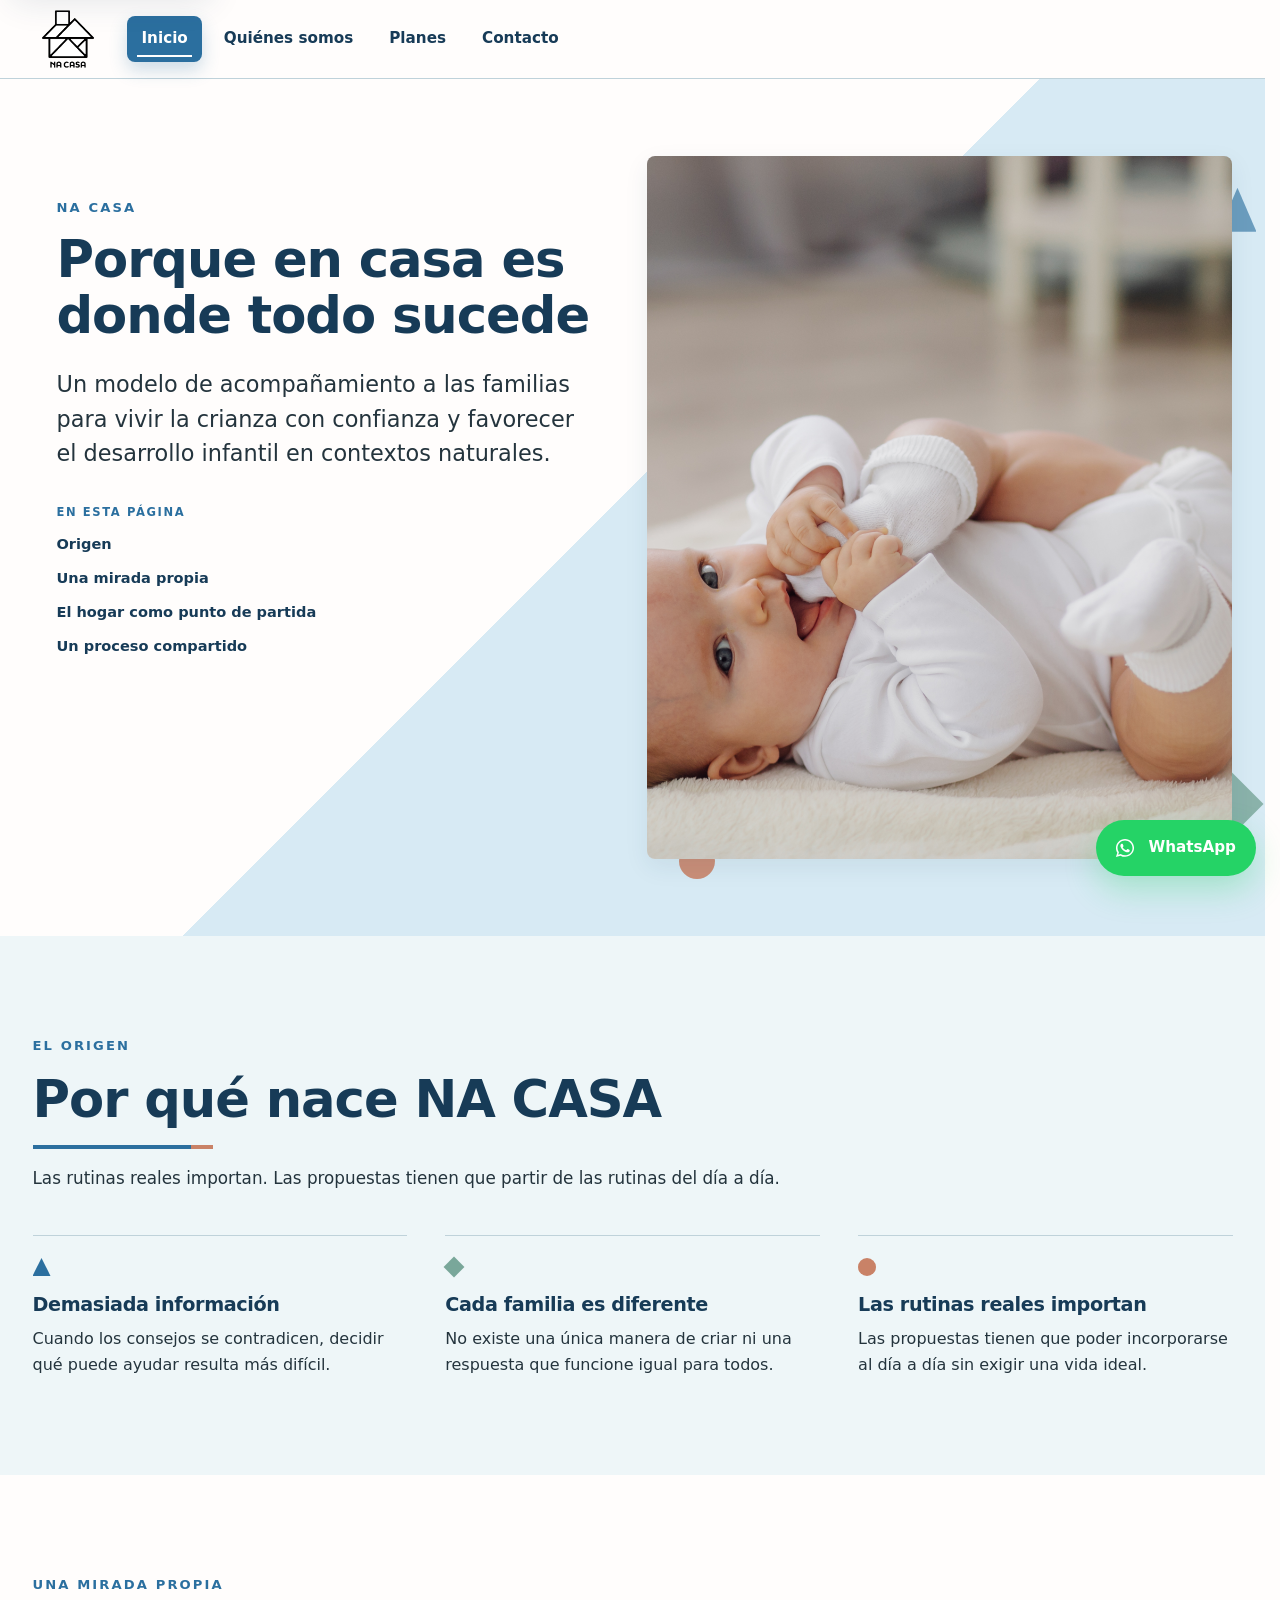
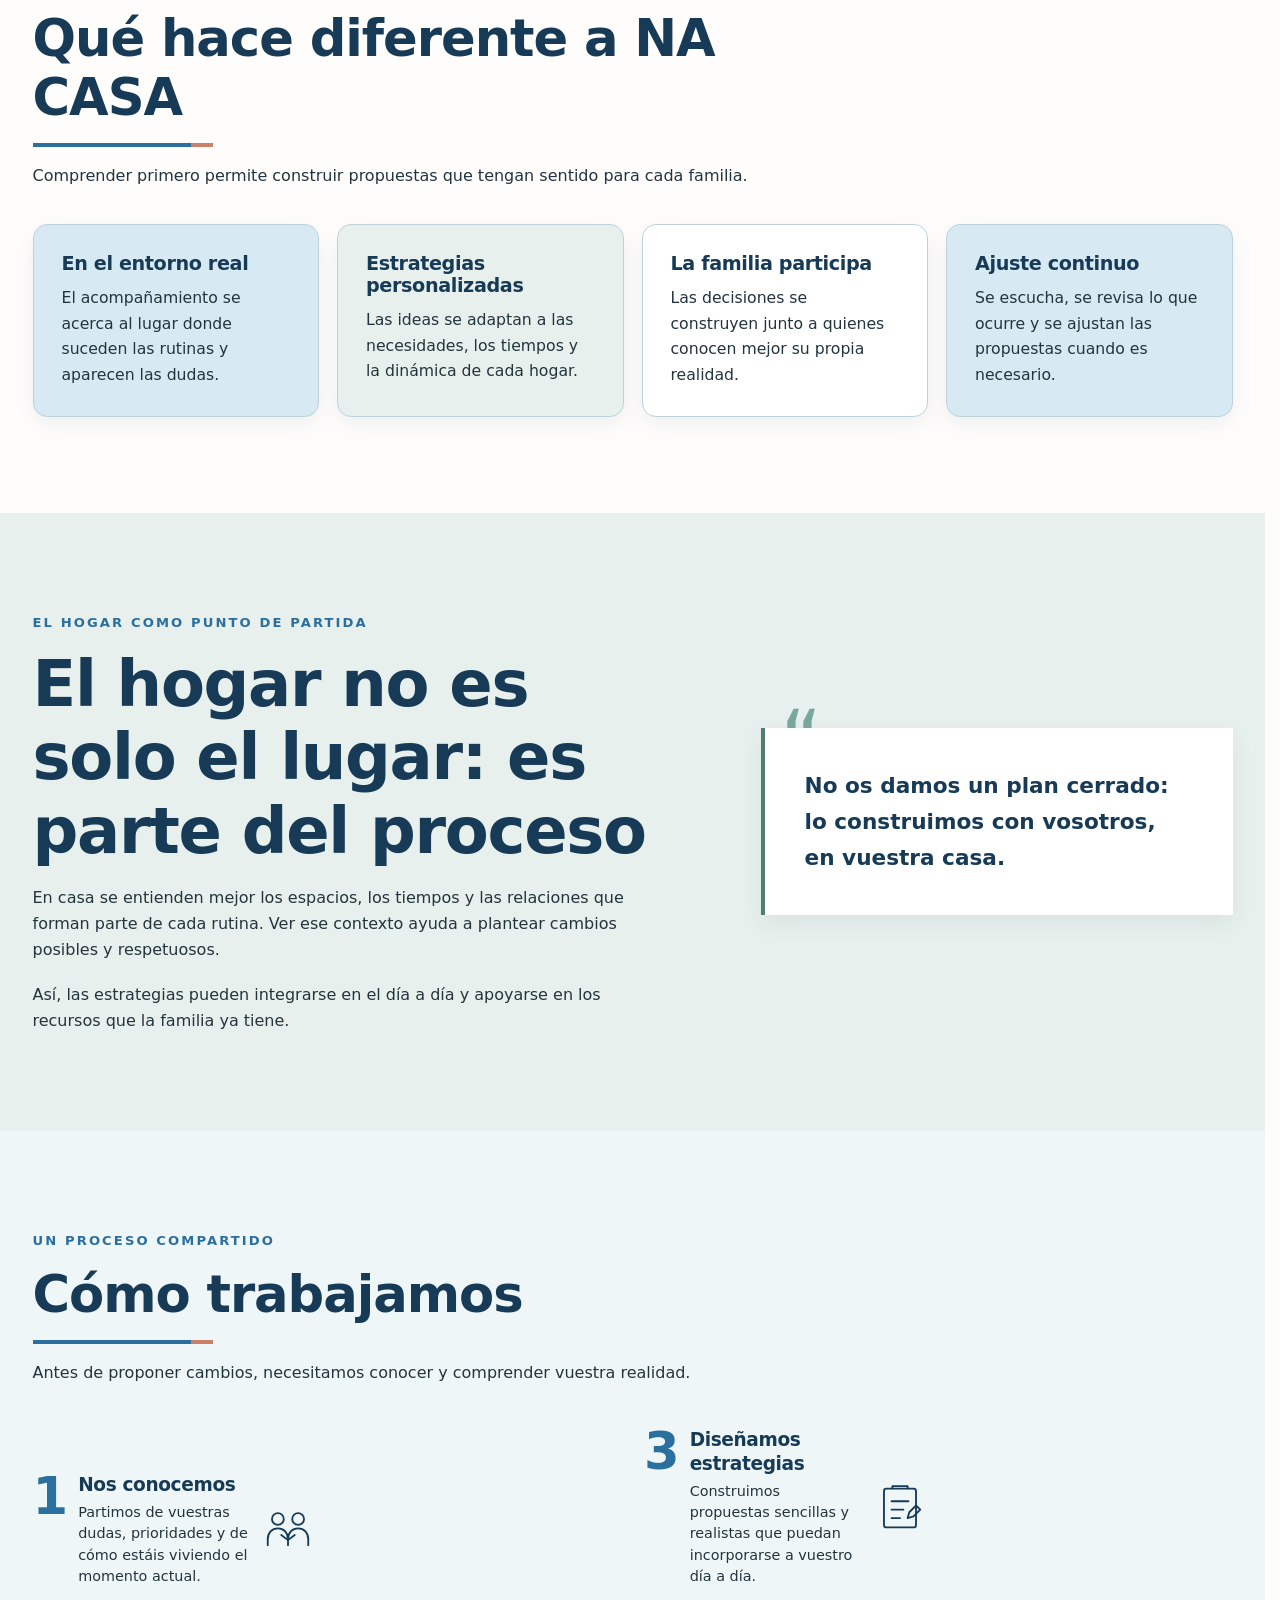
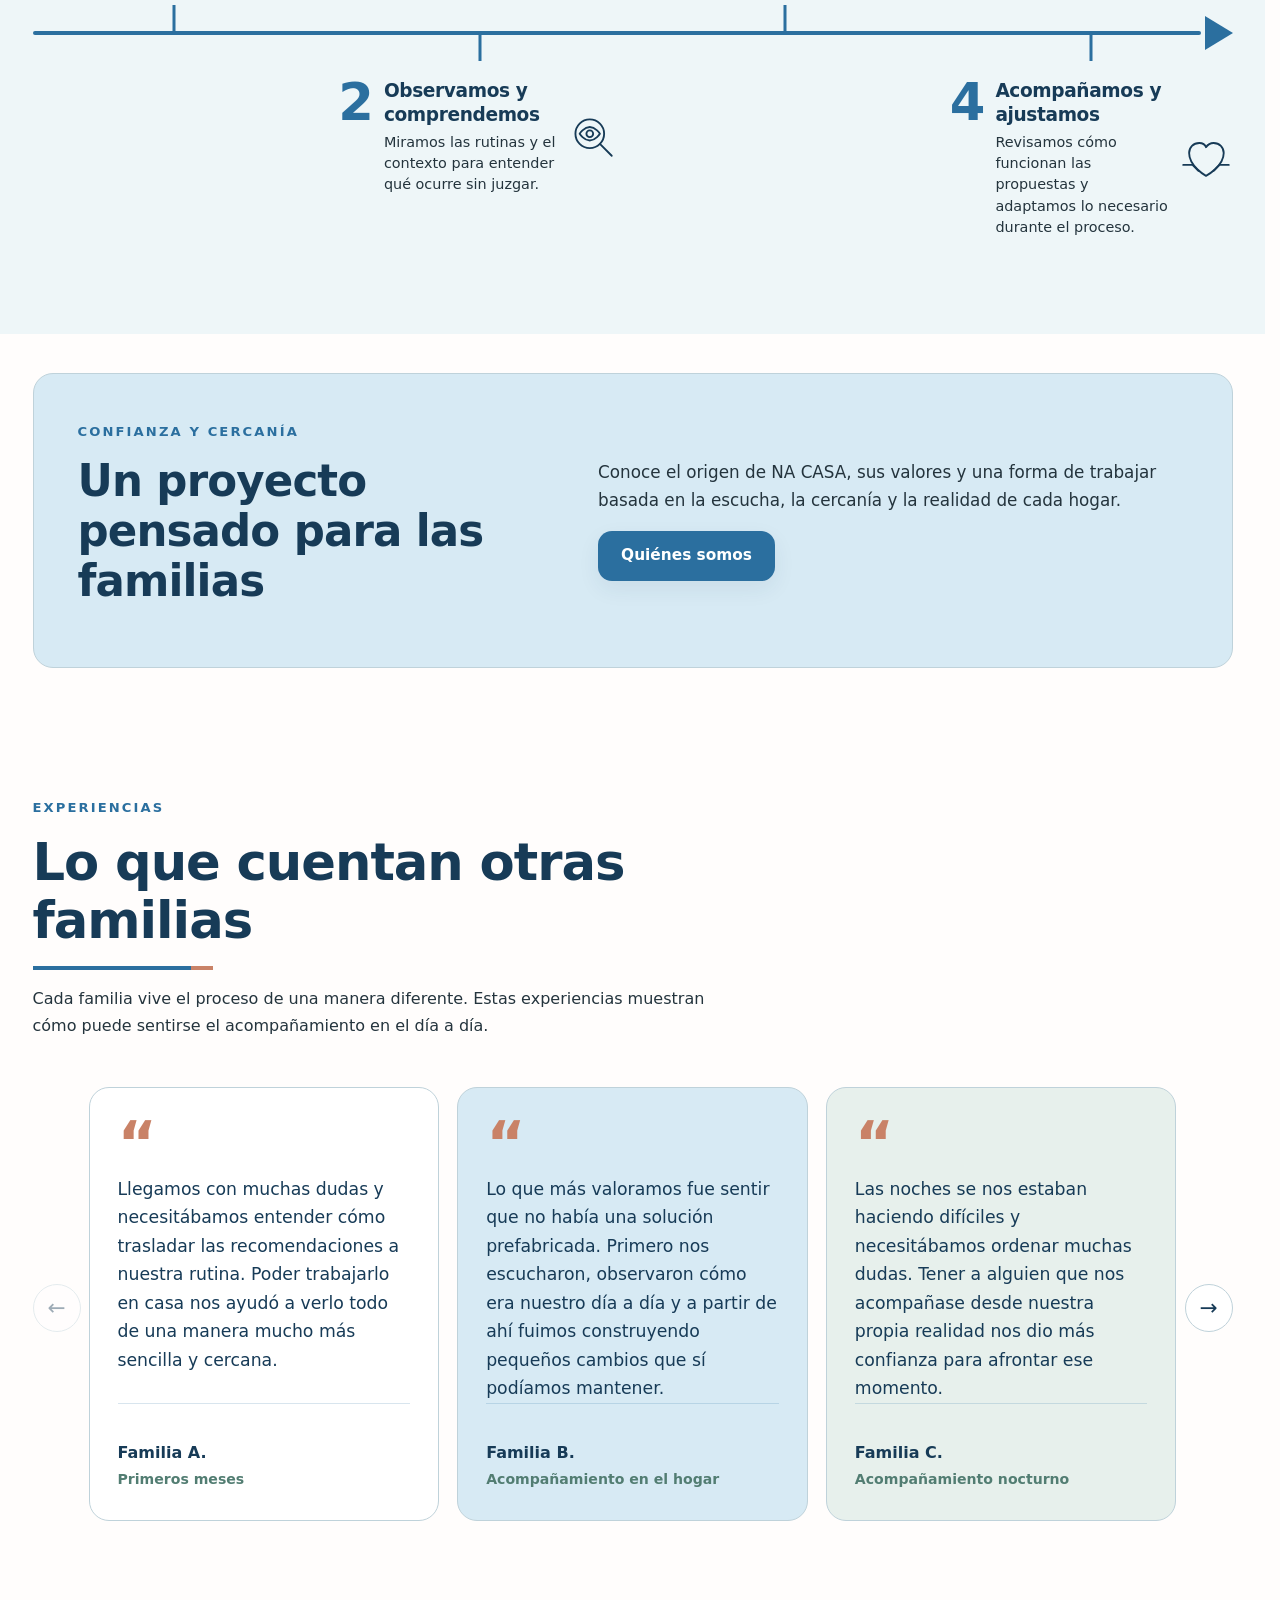
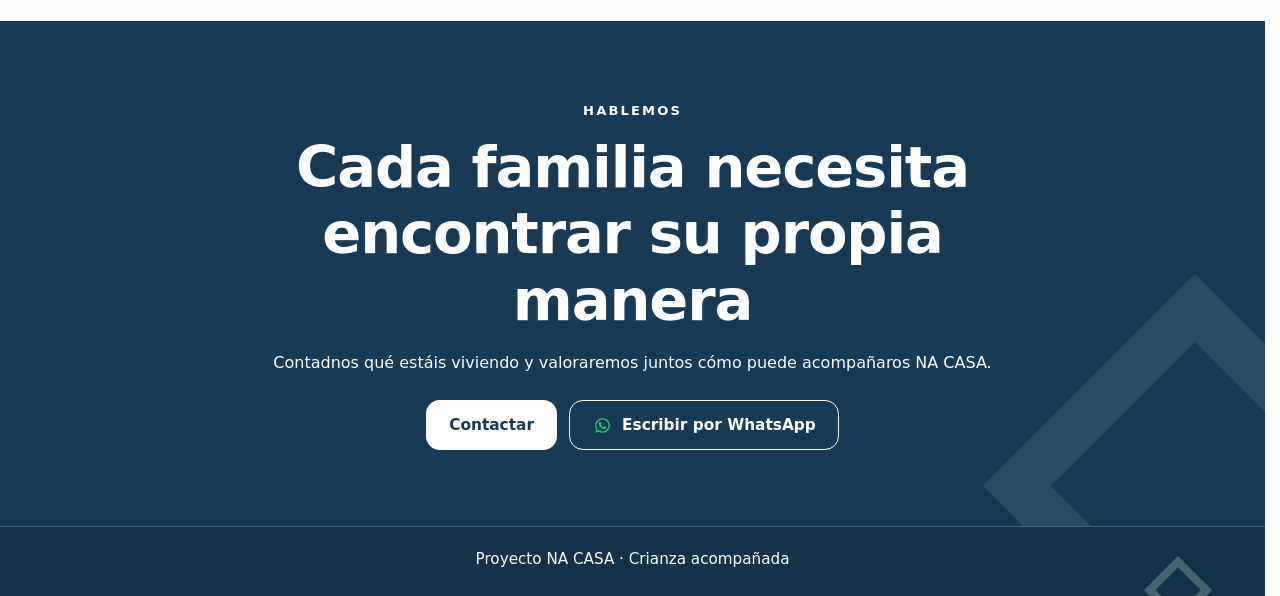
==== index.html @ 173fdd84 "New section" ====
<!DOCTYPE html>
<html lang="es">
<head>
  <meta charset="UTF-8" />
  <meta name="viewport" content="width=device-width, initial-scale=1.0" />
  <title>Inicio | NA CASA</title>
  <meta
    name="description"
    content="NA CASA ofrece acompañamiento profesional para familias, adaptado a las rutinas, necesidades y realidad de cada hogar."
  />
  <link rel="stylesheet" href="css/styles.css" />
  <link rel="icon" type="image/png" href="img/NA CASA LOGO_LOGO POSITIVO.png" />
</head>
<body>

  <a class="skip-link" href="#main-content">Saltar al contenido</a>

  <!-- HEADER / MENÚ -->
  <header class="site-header">
    <div class="container header-content">
      <a href="index.html" class="logo">
        <img src="img/NA CASA LOGO_LOGO POSITIVO.png" alt="NA CASA" class="logo-img">
      </a>

      <nav class="main-nav">
        <a href="index.html" class="active" aria-current="page">Inicio</a>
        <a href="quienes-somos.html">Quiénes somos</a>
        <a href="proyecto.html">Proyecto</a>
        <a href="planes.html">Planes</a>
        <a href="cero-a-seis-meses.html">6 meses a 6 años</a>
        <a href="contacto.html">Contacto</a>
      </nav>
    </div>
  </header>

  <main id="main-content">

    <section id="inicio" class="home-hero">
      <div class="container home-hero__layout">
        <div class="home-hero__content">
          <p class="section-label">NA CASA</p>
          <h1>Porque en casa es donde todo sucede</h1>
          <p class="home-hero__lead">
            Un modelo de acompañamiento a las familias para vivir la crianza con confianza y favorecer el desarrollo infantil en contextos naturales.
          </p>
          <div class="home-index-layout">
            <nav class="home-page-index" aria-label="En esta página">
              <p class="home-page-index__label">EN ESTA PÁGINA</p>
              <ul class="home-page-index__list">
                <li><a href="#por-que-nace">Origen</a></li>
                <li><a href="#diferencia-na-casa">Una mirada propia</a></li>
                <li><a href="#por-que-en-casa">El hogar como punto de partida</a></li>
                <li hidden><a href="#accesos-principales">Encontrad vuestro siguiente paso</a></li>
                <li><a href="#como-trabajamos">Un proceso compartido</a></li>
              </ul>
            </nav>
            <div class="home-actions" hidden>
              <a href="proyecto.html" class="button button--secondary review-hidden-destination">Conoce el proyecto</a>
            </div>
          </div>
        </div>
        <figure class="home-hero__visual">
          <img
            class="home-hero__image"
            src="img/hero.jpg"
            alt="Bebé jugando tumbado en casa"
            width="3960"
            height="2640"
            decoding="async"
            fetchpriority="high"
          />
          <span class="home-shape home-shape--primary" aria-hidden="true"></span>
          <span class="home-shape home-shape--square" aria-hidden="true"></span>
          <span class="home-shape home-shape--circle" aria-hidden="true"></span>
        </figure>
      </div>
    </section>

    <section id="por-que-nace" class="section section--alternate" aria-labelledby="por-que-nace-titulo">
      <div class="container">
        <div class="section-heading home-heading">
          <p class="section-label">EL ORIGEN</p>
          <h2 id="por-que-nace-titulo">Por qué nace NA CASA</h2>
          <p class="home-intro">
            Las rutinas reales importan. Las propuestas tienen que partir de las rutinas del día a día.
          </p>
        </div>
        <div class="insight-grid">
          <article class="insight-item">
            <span class="insight-item__mark insight-item__mark--triangle" aria-hidden="true"></span>
            <h3>Demasiada información</h3>
            <p>Cuando los consejos se contradicen, decidir qué puede ayudar resulta más difícil.</p>
          </article>
          <article class="insight-item">
            <span class="insight-item__mark insight-item__mark--diamond" aria-hidden="true"></span>
            <h3>Cada familia es diferente</h3>
            <p>No existe una única manera de criar ni una respuesta que funcione igual para todos.</p>
          </article>
          <article class="insight-item">
            <span class="insight-item__mark insight-item__mark--circle" aria-hidden="true"></span>
            <h3>Las rutinas reales importan</h3>
            <p>Las propuestas tienen que poder incorporarse al día a día sin exigir una vida ideal.</p>
          </article>
        </div>
      </div>
    </section>

    <section id="diferencia-na-casa" class="section" aria-labelledby="diferencia-na-casa-titulo">
      <div class="container">
        <div class="section-heading home-heading home-difference-heading">
          <p class="section-label">UNA MIRADA PROPIA</p>
          <h2 id="diferencia-na-casa-titulo">Qué hace diferente a NA CASA</h2>
          <p>Comprender primero permite construir propuestas que tengan sentido para cada familia.</p>
        </div>
        <div class="difference-grid">
          <article class="card card--blue difference-card">
            <h3>En el entorno real</h3>
            <p>El acompañamiento se acerca al lugar donde suceden las rutinas y aparecen las dudas.</p>
          </article>
          <article class="card card--wellbeing difference-card">
            <h3>Estrategias personalizadas</h3>
            <p>Las ideas se adaptan a las necesidades, los tiempos y la dinámica de cada hogar.</p>
          </article>
          <article class="card difference-card">
            <h3>La familia participa</h3>
            <p>Las decisiones se construyen junto a quienes conocen mejor su propia realidad.</p>
          </article>
          <article class="card card--blue difference-card">
            <h3>Ajuste continuo</h3>
            <p>Se escucha, se revisa lo que ocurre y se ajustan las propuestas cuando es necesario.</p>
          </article>
        </div>
      </div>
    </section>

    <section id="por-que-en-casa" class="section section--wellbeing" aria-labelledby="por-que-en-casa-titulo">
      <div class="container home-editorial">
        <div class="home-editorial__content">
          <p class="section-label">EL HOGAR COMO PUNTO DE PARTIDA</p>
          <h2 id="por-que-en-casa-titulo">El hogar no es solo el lugar: es parte del proceso</h2>
          <p>
            En casa se entienden mejor los espacios, los tiempos y las relaciones que forman
            parte de cada rutina. Ver ese contexto ayuda a plantear cambios posibles y respetuosos.
          </p>
          <p>
            Así, las estrategias pueden integrarse en el día a día y apoyarse en los recursos
            que la familia ya tiene.
          </p>
        </div>
        <aside class="home-editorial__note" aria-label="Idea principal">
          <span aria-hidden="true">“</span>
          <p>No os damos un plan cerrado: lo construimos con vosotros, en vuestra casa.</p>
        </aside>
      </div>
    </section>

    <section id="accesos-principales" class="section" aria-labelledby="accesos-principales-titulo" hidden>
      <div class="container">
        <div class="section-heading home-heading">
          <p class="section-label">ENCONTRAD VUESTRO SIGUIENTE PASO</p>
          <h2 id="accesos-principales-titulo">Explora NA CASA</h2>
        </div>
        <div class="access-grid">
          <article class="access-card access-card--blue">
            <h3>0 a 6 meses</h3>
            <p>Un espacio específico para acompañar a las familias durante los primeros meses.</p>
            <a href="planes.html" class="text-link">Ver planes <span aria-hidden="true">→</span></a>
          </article>
          <article class="access-card access-card--wellbeing">
            <h3>6 meses a 6 años</h3>
            <p>Diferentes formas de organizar el apoyo según el momento y las necesidades de la familia.</p>
            <a href="cero-a-seis-meses.html" class="text-link review-hidden-destination">Descubrir 6 meses a 6 años <span aria-hidden="true">→</span></a>
          </article>
        </div>
      </div>
    </section>

    <section id="como-trabajamos" class="section section--alternate home-process-section" aria-labelledby="como-trabajamos-titulo">
      <div class="container">
        <div class="section-heading home-heading">
          <p class="section-label">UN PROCESO COMPARTIDO</p>
          <h2 id="como-trabajamos-titulo">Cómo trabajamos</h2>
          <p>Antes de proponer cambios, necesitamos conocer y comprender vuestra realidad.</p>
        </div>
        <ol class="process-timeline">
          <li class="process-step">
            <div class="process-step__body">
              <span class="process-step__number">1</span>
              <div class="process-step__content">
                <div class="process-step__heading"><h3>Nos conocemos</h3><svg class="process-step__icon" viewBox="0 0 64 64" aria-hidden="true" focusable="false"><circle cx="20" cy="19" r="7"></circle><circle cx="44" cy="19" r="7"></circle><path d="M8 50v-7c0-8 5-13 12-13s12 5 12 13v7M32 50v-7c0-8 5-13 12-13s12 5 12 13v7"></path><path d="M24 38l8 6 8-6"></path></svg></div>
                <p>Partimos de vuestras dudas, prioridades y de cómo estáis viviendo el momento actual.</p>
              </div>
            </div>
          </li>
          <li class="process-step">
            <div class="process-step__body">
              <span class="process-step__number">2</span>
              <div class="process-step__content">
                <div class="process-step__heading"><h3>Observamos y comprendemos</h3><svg class="process-step__icon" viewBox="0 0 64 64" aria-hidden="true" focusable="false"><circle cx="27" cy="27" r="17"></circle><path d="M39 39l14 14M15 27s5-8 12-8 12 8 12 8-5 8-12 8-12-8-12-8z"></path><circle cx="27" cy="27" r="4"></circle></svg></div>
                <p>Miramos las rutinas y el contexto para entender qué ocurre sin juzgar.</p>
              </div>
            </div>
          </li>
          <li class="process-step">
            <div class="process-step__body">
              <span class="process-step__number">3</span>
              <div class="process-step__content">
                <div class="process-step__heading"><h3>Diseñamos estrategias</h3><svg class="process-step__icon" viewBox="0 0 64 64" aria-hidden="true" focusable="false"><rect x="13" y="9" width="38" height="46" rx="3"></rect><path d="M23 9V6h18v3M22 24h20M22 34h14M22 44h10M43 37l8-8 5 5-8 8-7 2z"></path></svg></div>
                <p>Construimos propuestas sencillas y realistas que puedan incorporarse a vuestro día a día.</p>
              </div>
            </div>
          </li>
          <li class="process-step">
            <div class="process-step__body">
              <span class="process-step__number">4</span>
              <div class="process-step__content">
                <div class="process-step__heading"><h3>Acompañamos y ajustamos</h3><svg class="process-step__icon" viewBox="0 0 64 64" aria-hidden="true" focusable="false"><path d="M32 52S12 41 12 25c0-7 5-12 12-12 4 0 7 2 8 5 2-3 5-5 9-5 7 0 12 5 12 12 0 16-21 27-21 27z"></path><path d="M5 39h11l7 7M59 39H48l-7 7"></path></svg></div>
                <p>Revisamos cómo funcionan las propuestas y adaptamos lo necesario durante el proceso.</p>
              </div>
            </div>
          </li>
        </ol>
      </div>
    </section>

    <section class="section section--compact home-trust-section" aria-labelledby="confianza-proyecto">
      <div class="container trust-block">
        <div>
          <p class="section-label">CONFIANZA Y CERCANÍA</p>
          <h2 id="confianza-proyecto">Un proyecto pensado para las familias</h2>
        </div>
        <div class="trust-block__content">
          <!-- TODO: completar bloque profesional con datos validados -->
          <p>Conoce el origen de NA CASA, sus valores y una forma de trabajar basada en la escucha, la cercanía y la realidad de cada hogar.</p>
          <a href="quienes-somos.html" class="button button--primary">Quiénes somos</a>
        </div>
      </div>
    </section>

    <section class="section home-experiences-section" aria-labelledby="experiencias-titulo">
      <div class="container">
        <div class="experiences-header">
          <div class="section-heading home-heading">
            <p class="section-label">EXPERIENCIAS</p>
            <h2 id="experiencias-titulo">Lo que cuentan otras familias</h2>
            <p>Cada familia vive el proceso de una manera diferente. Estas experiencias muestran cómo puede sentirse el acompañamiento en el día a día.</p>
          </div>
        </div>

        <div class="experiences-carousel" data-experiences-carousel>
          <div class="experiences-controls" data-experiences-controls role="group" aria-label="Navegación de testimonios">
            <button class="experiences-control" type="button" data-experiences-previous aria-label="Testimonio anterior" aria-controls="experiences-track">
              <span aria-hidden="true">←</span>
            </button>
            <button class="experiences-control" type="button" data-experiences-next aria-label="Testimonio siguiente" aria-controls="experiences-track">
              <span aria-hidden="true">→</span>
            </button>
          </div>
          <!-- TODO: sustituir testimonios de mockup por experiencias reales validadas antes de producción -->
          <div id="experiences-track" class="experiences-track" data-experiences-track role="list" aria-label="Experiencias de familias" tabindex="0">
            <article class="experience-card" role="listitem">
              <blockquote>
                <span class="experience-card__quote" aria-hidden="true">“</span>
                <p>Llegamos con muchas dudas y necesitábamos entender cómo trasladar las recomendaciones a nuestra rutina. Poder trabajarlo en casa nos ayudó a verlo todo de una manera mucho más sencilla y cercana.</p>
                <footer class="experience-card__footer">
                  <cite>Familia A.</cite>
                  <span>Primeros meses</span>
                </footer>
              </blockquote>
            </article>

            <article class="experience-card" role="listitem">
              <blockquote>
                <span class="experience-card__quote" aria-hidden="true">“</span>
                <p>Lo que más valoramos fue sentir que no había una solución prefabricada. Primero nos escucharon, observaron cómo era nuestro día a día y a partir de ahí fuimos construyendo pequeños cambios que sí podíamos mantener.</p>
                <footer class="experience-card__footer">
                  <cite>Familia B.</cite>
                  <span>Acompañamiento en el hogar</span>
                </footer>
              </blockquote>
            </article>

            <article class="experience-card" role="listitem">
              <blockquote>
                <span class="experience-card__quote" aria-hidden="true">“</span>
                <p>Las noches se nos estaban haciendo difíciles y necesitábamos ordenar muchas dudas. Tener a alguien que nos acompañase desde nuestra propia realidad nos dio más confianza para afrontar ese momento.</p>
                <footer class="experience-card__footer">
                  <cite>Familia C.</cite>
                  <span>Acompañamiento nocturno</span>
                </footer>
              </blockquote>
            </article>

            <article class="experience-card" role="listitem">
              <blockquote>
                <span class="experience-card__quote" aria-hidden="true">“</span>
                <p>Nos gustó especialmente que las propuestas encajaran con nuestra forma de organizarnos. No sentimos que tuviéramos que cambiar toda nuestra vida, sino ir ajustando cosas concretas poco a poco.</p>
                <footer class="experience-card__footer">
                  <cite>Familia D.</cite>
                  <span>Rutinas familiares</span>
                </footer>
              </blockquote>
            </article>

            <article class="experience-card" role="listitem">
              <blockquote>
                <span class="experience-card__quote" aria-hidden="true">“</span>
                <p>Sentirnos escuchados y poder revisar juntos qué funcionaba y qué no fue muy importante para nosotros. El acompañamiento fue adaptándose a medida que también cambiaban nuestras necesidades.</p>
                <footer class="experience-card__footer">
                  <cite>Familia E.</cite>
                  <span>Proceso de acompañamiento</span>
                </footer>
              </blockquote>
            </article>
          </div>
        </div>
      </div>
    </section>

    <section class="section section--deep home-final-cta" aria-labelledby="cta-final">
      <div class="home-final-cta__decoration" aria-hidden="true"></div>
      <div class="container home-final-cta__content">
        <p class="section-label">HABLEMOS</p>
        <h2 id="cta-final">Cada familia necesita encontrar su propia manera</h2>
        <p>Contadnos qué estáis viviendo y valoraremos juntos cómo puede acompañaros NA CASA.</p>
        <div class="home-actions">
          <a href="contacto.html" class="button button--light">Contactar</a>
          <!-- TODO: confirmar número oficial de WhatsApp -->
          <a href="https://wa.me/34XXXXXXXXX?text=Hola%2C%20he%20visto%20la%20web%20de%20NA%20CASA%20y%20me%20gustar%C3%ADa%20recibir%20m%C3%A1s%20informaci%C3%B3n."
             class="button button--outline-light" target="_blank" rel="noopener noreferrer">
            <svg class="button-whatsapp-icon" viewBox="0 0 32 32" aria-hidden="true" focusable="false">
              <path d="M16.02 4.8c-6.15 0-11.15 4.97-11.15 11.08 0 2.1.6 4.15 1.73 5.92l-1.84 5.43 5.67-1.79a11.23 11.23 0 0 0 5.59 1.48c6.15 0 11.15-4.97 11.15-11.08S22.17 4.8 16.02 4.8Zm0 20.22c-1.73 0-3.42-.49-4.88-1.42l-.35-.22-3.27 1.03 1.06-3.13-.24-.38a9.02 9.02 0 0 1-1.56-5.02c0-5.06 4.14-9.18 9.24-9.18s9.24 4.12 9.24 9.18-4.14 9.14-9.24 9.14Zm5.14-6.86c-.28-.14-1.66-.81-1.92-.9-.26-.1-.45-.14-.64.14-.19.28-.74.9-.9 1.08-.17.19-.33.21-.61.07-.28-.14-1.18-.43-2.25-1.38-.83-.74-1.39-1.65-1.55-1.93-.16-.28-.02-.43.12-.57.13-.12.28-.33.42-.49.14-.16.19-.28.28-.47.09-.19.05-.35-.02-.49-.07-.14-.64-1.54-.88-2.1-.23-.56-.47-.48-.64-.49h-.55c-.19 0-.49.07-.75.35-.26.28-.99.96-.99 2.34s1.02 2.72 1.16 2.91c.14.19 2.01 3.05 4.87 4.27.68.29 1.21.47 1.63.6.68.22 1.3.19 1.79.12.55-.08 1.66-.67 1.89-1.31.23-.65.23-1.2.16-1.31-.07-.12-.26-.19-.54-.33Z" />
            </svg>
            <span>Escribir por WhatsApp</span>
          </a>
        </div>
      </div>
    </section>

  </main>

  <footer class="site-footer">
    <div class="container">
      <p>Proyecto NA CASA · Crianza acompañada</p>
    </div>
  </footer>

  <!-- TODO: confirmar número oficial de WhatsApp -->
  <a class="whatsapp-float"
     href="https://wa.me/34XXXXXXXXX?text=Hola%2C%20he%20visto%20la%20web%20de%20NA%20CASA%20y%20me%20gustar%C3%ADa%20recibir%20m%C3%A1s%20informaci%C3%B3n."
     target="_blank"
     rel="noopener noreferrer"
     aria-label="Contactar por WhatsApp">
    <svg class="whatsapp-icon" viewBox="0 0 32 32" aria-hidden="true" focusable="false">
      <path d="M16.02 4.8c-6.15 0-11.15 4.97-11.15 11.08 0 2.1.6 4.15 1.73 5.92l-1.84 5.43 5.67-1.79a11.23 11.23 0 0 0 5.59 1.48c6.15 0 11.15-4.97 11.15-11.08S22.17 4.8 16.02 4.8Zm0 20.22c-1.73 0-3.42-.49-4.88-1.42l-.35-.22-3.27 1.03 1.06-3.13-.24-.38a9.02 9.02 0 0 1-1.56-5.02c0-5.06 4.14-9.18 9.24-9.18s9.24 4.12 9.24 9.18-4.14 9.14-9.24 9.14Zm5.14-6.86c-.28-.14-1.66-.81-1.92-.9-.26-.1-.45-.14-.64.14-.19.28-.74.9-.9 1.08-.17.19-.33.21-.61.07-.28-.14-1.18-.43-2.25-1.38-.83-.74-1.39-1.65-1.55-1.93-.16-.28-.02-.43.12-.57.13-.12.28-.33.42-.49.14-.16.19-.28.28-.47.09-.19.05-.35-.02-.49-.07-.14-.64-1.54-.88-2.1-.23-.56-.47-.48-.64-.49h-.55c-.19 0-.49.07-.75.35-.26.28-.99.96-.99 2.34s1.02 2.72 1.16 2.91c.14.19 2.01 3.05 4.87 4.27.68.29 1.21.47 1.63.6.68.22 1.3.19 1.79.12.55-.08 1.66-.67 1.89-1.31.23-.65.23-1.2.16-1.31-.07-.12-.26-.19-.54-.33Z" />
    </svg>
    <span class="whatsapp-text">WhatsApp</span>
  </a>

  <script src="js/main.js"></script>
</body>
</html>
---- css/styles.css ----
:root {
  --color-background: #fffdfc;
  --color-surface: #ffffff;
  --color-surface-alt: #eef6f8;
  --color-card-blue: #d7eaf4;
  --color-card-wellbeing: #e7f0ec;
  --color-primary: #2b6f9f;
  --color-primary-hover: #245d86;
  --color-primary-deep: #173b57;
  --color-sage: #527d72;
  --color-sage-soft: #79a79a;
  --color-human: #c98267;
  --color-text: #24343d;
  --color-text-heading: #173b57;
  --color-text-inverse: #ffffff;
  --color-border: #bfd2da;
  --color-focus: #2b6f9f;
  --color-focus-ring: rgba(43, 111, 159, 0.2);
  --color-header: rgba(255, 253, 252, 0.94);
  --color-primary-shadow: rgba(43, 111, 159, 0.24);
  --font-body: system-ui, -apple-system, BlinkMacSystemFont, "Segoe UI", sans-serif;
  --font-heading: system-ui, -apple-system, BlinkMacSystemFont, "Segoe UI", sans-serif;
  --container-max: 1200px;
  --space-section: clamp(4rem, 8vw, 6rem);
  --space-section-compact: clamp(2.5rem, 5vw, 4rem);
  --space-card: clamp(1.25rem, 3vw, 1.75rem);
  --gap-layout: clamp(1.25rem, 3vw, 2.625rem);
  --radius-small: 8px;
  --radius-medium: 14px;
  --radius-large: 20px;
  --radius-pill: 999px;
  --shadow-small: 0 8px 22px rgba(23, 59, 87, 0.07);
  --shadow-medium: 0 14px 34px rgba(23, 59, 87, 0.12);
  --transition-fast: 180ms ease;
  --control-height: 50px;
  --header-height: 76px;
  --z-header: 1000;
  --z-floating: 900;
  --z-skip-link: 2000;
}

/* Planes */
.plans-hero { padding: clamp(3.5rem, 6.5vw, 5.75rem) 0; background: linear-gradient(132deg, var(--color-background) 0 66%, var(--color-card-blue) 66% 100%); }
.plans-hero__layout { display: grid; grid-template-columns: minmax(0, 1.06fr) minmax(320px, 0.94fr); gap: clamp(2.5rem, 5vw, 4.25rem); align-items: center; }
.plans-hero__content h1 { max-width: 12ch; margin-bottom: 24px; font-size: clamp(2.8rem, 6vw, 5rem); }
.plans-hero__lead { max-width: 64ch; font-size: clamp(1.05rem, 1.5vw, 1.2rem); }
.plans-hero__note { position: relative; width: min(100%, 480px); justify-self: end; padding: 0.75rem 0 0.75rem clamp(1.25rem, 3vw, 2rem); background: transparent; }
.plans-hero__note::before { content: ""; position: absolute; top: 50%; left: 0; width: 5px; height: clamp(54px, 6vw, 68px); background: var(--color-human); transform: translateY(-50%); }
.plans-hero__note-label { margin-bottom: 12px; color: var(--color-primary); font-size: 0.78rem; font-weight: 800; letter-spacing: 0.14em; }
.plans-choice-section { padding-block: clamp(3rem, 5vw, 4.5rem); }
.plans-choice { display: grid; grid-template-columns: minmax(0, 0.88fr) minmax(0, 1.12fr); grid-template-areas: "label ." "title content"; column-gap: clamp(2rem, 6vw, 5rem); align-items: start; }
.plans-choice > div:first-child { display: contents; }
.plans-choice .section-label { grid-area: label; }
.plans-choice h2 { grid-area: title; }
.plans-choice__content { grid-area: content; max-width: 650px; }
.plans-common, .plans-related { display: grid; grid-template-columns: minmax(0, 0.88fr) minmax(0, 1.12fr); gap: clamp(2rem, 6vw, 5rem); align-items: start; }
.plans-choice__content p + p { margin-top: 14px; }
.plans-process-section { padding-block: clamp(3.25rem, 5vw, 4.5rem); background: var(--color-background); }
.plans-heading { max-width: 760px; margin-bottom: clamp(1.5rem, 3vw, 2rem); }
.plans-process-section .process-list { position: relative; margin: 0; padding: 0; border-bottom: 1px solid var(--color-border); list-style: none; }
.plans-process-section .process-list::before { content: ""; position: absolute; top: 30px; bottom: 30px; left: 25px; width: 2px; background: var(--color-border); }
.plans-process-section .process-step { position: relative; display: grid; grid-template-columns: 52px minmax(0, 1fr) minmax(72px, auto); gap: clamp(1rem, 2.5vw, 1.75rem); align-items: center; padding: clamp(1rem, 2vw, 1.35rem) 0; border-top: 1px solid var(--color-border); }
.plans-process-section .process-step:not(:last-child)::after { display: none; }
.plans-process-section .process-step__number { position: relative; z-index: 1; display: grid; width: 42px; height: 42px; place-items: center; justify-self: center; border: 4px solid var(--color-background); border-radius: var(--radius-pill); background: var(--color-primary); color: var(--color-text-inverse); font-size: 0.76rem; font-weight: 800; letter-spacing: 0.06em; }
.plans-process-section .process-step__content h3 { margin-bottom: 6px; font-size: clamp(1.25rem, 2vw, 1.55rem); }
.plans-process-section .process-step__content > p:not(.process-step__meta) { max-width: 62ch; color: var(--color-text); }
.plans-process-section .process-step__meta { margin-top: 8px; color: var(--color-primary-deep); font-size: 0.91rem; font-weight: 700; }
.plans-process-section .process-step__price, .service-card__price { justify-self: end; color: var(--color-text-heading); font-size: clamp(1.15rem, 2vw, 1.4rem); font-weight: 800; white-space: nowrap; }
.plans-process__cta { margin-top: clamp(1.5rem, 3vw, 2rem); }
.plans-services-section { padding-block: clamp(3.5rem, 6vw, 5rem); }
.service-grid { display: grid; grid-template-columns: repeat(3, minmax(0, 1fr)); gap: 20px; }
.service-card { position: relative; display: flex; min-width: 0; height: 100%; flex-direction: column; overflow: hidden; padding: clamp(1.4rem, 2.25vw, 1.75rem); border: 1px solid var(--color-border); border-radius: var(--radius-medium); background: var(--color-surface); }
.service-card:nth-child(1) { background: var(--color-card-blue); }
.service-card:nth-child(2) { background: var(--color-card-wellbeing); }
.service-card:nth-child(3) { border-color: var(--color-primary); background: var(--color-background); }
.service-card::before { content: ""; display: block; width: 52px; height: 4px; flex: 0 0 auto; margin-bottom: 20px; border-radius: var(--radius-pill); background: var(--color-primary); }
.service-card:nth-child(2)::before { background: var(--color-sage); }
.service-card:nth-child(3)::before { background: var(--color-human); }
.service-card h3 { min-height: 2.3em; font-size: clamp(1.4rem, 2vw, 1.7rem); }
.service-card__intro p { max-width: 34ch; margin-top: 10px; }
.service-card__commercial { margin-top: auto; padding-top: 20px; }
.service-card__facts { display: grid; grid-template-columns: repeat(2, minmax(0, 1fr)); gap: 12px; margin: 0; padding: 14px 15px; border: 1px solid var(--color-border); border-radius: var(--radius-small); background: var(--color-surface); }
.service-card__facts div { min-width: 0; }
.service-card__facts dt { margin-bottom: 5px; color: var(--color-primary); font-size: 0.72rem; font-weight: 800; letter-spacing: 0.12em; }
.service-card__facts dd { margin: 0; color: var(--color-text-heading); font-weight: 700; }
.service-card__price { margin-top: 16px; }
.service-card .text-link { align-self: flex-start; margin-top: 10px; padding-block: 10px 6px; }
.plans-common-section { padding-block: clamp(2.75rem, 4vw, 3.75rem); }
.plans-common { grid-template-columns: minmax(0, 0.82fr) minmax(0, 1.18fr); align-items: center; }
.plans-common__list { margin: 0; padding: 0; list-style: none; }
.plans-common__list li { display: grid; grid-template-columns: minmax(150px, 0.7fr) minmax(0, 1.3fr); gap: 20px; padding: 13px 0; border-top: 1px solid var(--color-border); }
.plans-common__list li:last-child { border-bottom: 1px solid var(--color-border); }
.plans-common__list strong { color: var(--color-text-heading); }
.plans-related-section { padding-block: clamp(1.5rem, 2.25vw, 2rem); }
.plans-related { grid-template-columns: minmax(0, 1fr) auto; grid-template-areas: "label link" "title link" "copy link"; column-gap: clamp(2rem, 5vw, 4rem); row-gap: 0; padding: clamp(1.25rem, 2vw, 1.6rem); border: 1px solid var(--color-border); border-radius: var(--radius-large); background: var(--color-card-blue); align-items: center; }
.plans-related > div { display: contents; }
.plans-related .section-label { grid-area: label; }
.plans-related h2 { grid-area: title; margin-bottom: 8px; }
.plans-related > div > p:last-of-type { grid-area: copy; }
.plans-related .text-link { grid-area: link; justify-self: end; margin-right: clamp(0.25rem, 1vw, 0.75rem); white-space: nowrap; }
.plans-related > div > p:last-of-type { max-width: 68ch; margin-bottom: 0; }
.plans-guidance-section { padding-block: clamp(2rem, 3vw, 2.8rem); }
.plans-guidance { display: grid; grid-template-columns: minmax(0, 0.82fr) minmax(0, 1.18fr); column-gap: clamp(2rem, 5vw, 4rem); row-gap: clamp(1rem, 2vw, 1.5rem); align-items: start; }
.plans-guidance__items { align-self: end; }
.plans-guidance__items article { padding-block: 10px; border-top: 1px solid var(--color-border); }
.plans-guidance__items article:last-child { border-bottom: 1px solid var(--color-border); }
.plans-guidance > .review-note { grid-column: 1 / -1; padding: clamp(1rem, 1.75vw, 1.35rem); background: var(--color-background); }
.plans-guidance > .review-note p:last-child { font-size: 0.93rem; }
.plans-final-cta { padding-block: clamp(3.25rem, 6vw, 4.75rem); }
.plans-final-cta__content { max-width: 820px; text-align: center; }
.plans-final-cta .section-label { color: var(--color-sage-soft); }
.plans-final-cta .home-actions { justify-content: center; margin-top: 26px; }

@media (max-width: 1024px) {
  .service-grid { grid-template-columns: repeat(2, minmax(0, 1fr)); }
  .service-card:last-child { grid-column: 1 / -1; }
  .service-card h3 { min-height: 0; }
}

@media (max-width: 820px) {
  .plans-hero { padding-block: clamp(3rem, 7vw, 4.1rem); background: linear-gradient(160deg, var(--color-background) 0 74%, var(--color-card-blue) 74% 100%); }
  .plans-hero__layout, .plans-choice, .plans-common, .plans-related, .plans-guidance { grid-template-columns: 1fr; }
  .plans-choice { grid-template-areas: "label" "title" "content"; }
  .plans-related { grid-template-areas: "label" "title" "copy" "link"; }
  .plans-related .text-link { justify-self: start; margin-top: 16px; margin-right: 0; white-space: normal; }
  .plans-guidance__items { align-self: auto; }
  .plans-hero__note { width: min(100%, 620px); max-width: none; justify-self: start; margin-top: 2px; padding-left: 1.25rem; }
  .plans-hero__note::before { height: 52px; }
  .plans-guidance > .review-note { grid-column: auto; }
}

@media (max-width: 640px) {
  .plans-process-section .process-list::before { display: none; }
  .plans-process-section .process-step { grid-template-columns: 1fr; gap: 7px; padding-block: 1rem; }
  .plans-process-section .process-step__number { justify-self: start; }
  .plans-process-section .process-step__price { justify-self: start; margin-top: 4px; }
  .service-grid { grid-template-columns: 1fr; }
  .service-card, .service-card:last-child { height: auto; grid-column: auto; }
  .service-card h3 { min-height: 0; }
  .service-card__intro { display: block; }
  .plans-common__list li { grid-template-columns: 1fr; gap: 4px; }
}

@media (max-width: 420px) {
  .service-card__facts { grid-template-columns: 1fr; gap: 10px; }
}
/* 0 a 6 años */
.first-months-hero { padding: clamp(4rem, 8vw, 6.5rem) 0; background: linear-gradient(138deg, var(--color-background) 0 74%, var(--color-card-blue) 74% 100%); }
.first-months-hero__content { max-width: 900px; }
.first-months-hero__content h1 { max-width: 15ch; margin-bottom: 24px; font-size: clamp(2.7rem, 5.6vw, 4.9rem); }
.first-months-hero__lead { max-width: 67ch; margin-bottom: 14px; font-size: clamp(1.08rem, 1.7vw, 1.25rem); }
.first-months-hero__content > p:last-child { max-width: 61ch; }
.first-months-final { padding-block: clamp(3.25rem, 6vw, 4.75rem); }
.first-months-final__content { max-width: 820px; text-align: center; }
.first-months-final .section-label { color: var(--color-sage-soft); }
.first-months-final__content > p:not(.section-label) { max-width: 65ch; margin-inline: auto; color: var(--color-text-inverse); font-size: clamp(1.05rem, 1.6vw, 1.2rem); }
.first-months-final .home-actions { justify-content: center; margin-top: 26px; }
@media (max-width: 640px) {
  .first-months-hero { padding-block: clamp(3.25rem, 12vw, 4.5rem); background: linear-gradient(155deg, var(--color-background) 0 84%, var(--color-card-blue) 84% 100%); }
}

*,
*::before,
*::after {
  box-sizing: border-box;
}

[hidden] {
  display: none !important;
}

html {
  scroll-behavior: smooth;
  scroll-padding-top: 100px;
  scrollbar-gutter: stable;
}

#por-que-nace,
#diferencia-na-casa,
#por-que-en-casa,
#accesos-principales,
#como-trabajamos {
  scroll-margin-top: 20px;
}

body {
  margin: 0;
  font-family: var(--font-body);
  background: var(--color-background);
  color: var(--color-text);
  line-height: 1.65;
  -webkit-font-smoothing: antialiased;
  text-rendering: optimizeLegibility;
}

img {
  max-width: 100%;
  display: block;
}

a {
  color: inherit;
  text-decoration: none;
}

a:focus-visible,
button:focus-visible,
input:focus-visible,
textarea:focus-visible {
  outline: 3px solid var(--color-focus);
  outline-offset: 3px;
}

button,
a {
  -webkit-tap-highlight-color: transparent;
}

.skip-link {
  position: fixed;
  top: 12px;
  left: 12px;
  z-index: var(--z-skip-link);
  padding: 10px 14px;
  border-radius: var(--radius-small);
  background: var(--color-surface);
  color: var(--color-text-heading);
  font-weight: 700;
  box-shadow: var(--shadow-medium);
  transform: translateY(calc(-100% - 24px));
  transition: transform var(--transition-fast);
}

.skip-link:focus-visible {
  transform: translateY(0);
}

.container {
  width: min(var(--container-max), calc(100% - 2rem));
  margin: 0 auto;
}

.section {
  padding: var(--space-section) 0;
  position: relative;
  background: transparent;
}

#cierre .section {
  padding-bottom: 0px !important;
}

.section-alt,
.section--alternate {
  background: var(--color-surface-alt);
}

.section--blue-soft {
  background: var(--color-card-blue);
}

.section--wellbeing {
  background: var(--color-card-wellbeing);
}

.section--deep {
  background: var(--color-primary-deep);
}

.section--deep h1,
.section--deep h2,
.section--deep h3,
.section--deep p {
  color: var(--color-text-inverse);
}

.section--compact {
  padding: var(--space-section-compact) 0;
}

.section-heading {
  position: relative;
  z-index: 1;
  max-width: 760px;
  margin-bottom: 42px;
}

.section-heading.center {
  margin-left: auto;
  margin-right: auto;
  text-align: center;
}

.section-label {
  display: inline-block;
  margin: 0 0 14px;
  font-size: 0.82rem;
  font-weight: 700;
  letter-spacing: 0.16em;
  text-transform: uppercase;
  color: var(--color-primary);
}

h1,
h2,
h3 {
  margin: 0;
  color: var(--color-text-heading);
  font-family: var(--font-heading);
  line-height: 1.15;
  letter-spacing: -0.02em;
}

h1 {
  font-size: clamp(2.6rem, 6vw, 5rem);
}

h2 {
  font-size: clamp(2rem, 4vw, 3.2rem);
  margin-bottom: 16px;
}

.page-title {
  font-size: clamp(2rem, 4vw, 3.2rem);
  margin-bottom: 16px;
}

.section-heading h1::after,
.section-heading h2::after {
  content: "";
  display: block;
  width: min(180px, 42vw);
  height: 4px;
  margin-top: 16px;
  background: linear-gradient(90deg, var(--color-primary) 0 88%, var(--color-human) 88% 100%);
}

.section-heading.center h1::after,
.section-heading.center h2::after {
  margin-right: auto;
  margin-left: auto;
}

.tangram-decoration {
  position: absolute;
  top: 32px;
  right: max(24px, calc((100vw - var(--container-max)) / 2));
  width: 112px;
  height: 96px;
  opacity: 0.42;
  pointer-events: none;
}

.tangram-shape {
  position: absolute;
  display: block;
}

.tangram-shape--primary {
  top: 0;
  right: 0;
  width: 64px;
  height: 64px;
  background: var(--color-primary);
  clip-path: polygon(100% 0, 100% 100%, 0 100%);
}

.tangram-shape--sage {
  right: 56px;
  bottom: 4px;
  width: 38px;
  height: 38px;
  background: var(--color-sage-soft);
  transform: rotate(45deg);
}

.tangram-shape--human {
  right: 22px;
  bottom: 2px;
  width: 12px;
  height: 12px;
  border-radius: 50%;
  background: var(--color-human);
}

h3 {
  font-size: 1.2rem;
  margin-bottom: 10px;
}

p {
  margin: 0;
  color: var(--color-text);
}

.section-heading p+p {
  margin-top: 14px;
}

.highlight-text {
  font-size: 1.08rem;
  color: var(--color-text);
  font-weight: 500;
}

.support-text {
  max-width: 760px;
  margin-top: 24px;
  font-size: 0.95rem;
  color: var(--color-text);
}

.site-header {
  position: sticky;
  top: 0;
  z-index: var(--z-header);
  min-height: var(--header-height);
  display: flex;
  align-items: center;
  background: var(--color-header);
  backdrop-filter: blur(16px);
  -webkit-backdrop-filter: blur(16px);
  border-bottom: 1px solid var(--color-border);
  transition: box-shadow var(--transition-fast);
}

.site-header.is-scrolled {
  box-shadow: var(--shadow-small);
}

.header-content {
  min-height: var(--header-height);
  display: flex;
  align-items: center;
  /* justify-content: space-between; */
  gap: 24px;
}

.logo {
  flex-shrink: 0;
  font-size: 1.05rem;
  font-weight: 800;
  letter-spacing: 0.12em;
  text-transform: uppercase;
  color: var(--color-text-heading);
  display: inline-flex;
  align-items: center;
}

.logo-img {
  height: 78px;
  width: auto;
  display: block;
}

.main-nav {
  display: flex;
  align-items: center;
  justify-content: flex-start;
  gap: 8px;
  flex-wrap: wrap;
}

.main-nav a {
  padding: 10px 14px;
  font-size: 0.95rem;
  font-weight: 600;
  color: var(--color-text-heading);
  border-radius: var(--radius-small);
  transition: background-color var(--transition-fast), color var(--transition-fast),
    transform var(--transition-fast);
}

.main-nav a:hover {
  background: var(--color-surface-alt);
  color: var(--color-text-heading);
  font-family: var(--font-heading);
  transform: translateY(-1px);
}

.main-nav a.active {
  position: relative;
  background: var(--color-primary);
  color: var(--color-text-inverse);
  box-shadow: 0 8px 18px var(--color-primary-shadow);
}

.main-nav a.active::after {
  content: "";
  position: absolute;
  right: 10px;
  bottom: 5px;
  left: 10px;
  height: 2px;
  background: var(--color-text-inverse);
}

/* Revisión temporal: estas pantallas se conservan, pero no aparecen en el menú. */
.main-nav a[href="proyecto.html"],
.main-nav a[href="cero-a-seis-meses.html"] {
  display: none;
}

.hero {
  position: relative;
  min-height: calc(100vh - var(--header-height));
  display: flex;
  align-items: center;
  overflow: hidden;
  background-color: var(--color-primary-deep);
  background-image:
    linear-gradient(90deg, rgba(18, 48, 71, 0.88) 0%, rgba(23, 59, 87, 0.64) 48%, rgba(23, 59, 87, 0.28) 100%),
    url("../img/hero.jpg");
  background-size: cover;
  background-position: center;
  background-repeat: no-repeat;
}

.hero-overlay {
  position: absolute;
  inset: 0;
  background:
    radial-gradient(circle at top right, rgba(255, 255, 255, 0.12), transparent 30%),
    linear-gradient(180deg, rgba(0, 0, 0, 0.06), rgba(0, 0, 0, 0.16));
  pointer-events: none;
}

.hero-content {
  position: relative;
  z-index: 1;
  max-width: 720px;
  padding: 72px 0;
}

.hero .section-label,
.hero h1,
.hero .hero-subtitle,
.hero .hero-text {
  color: var(--color-text-inverse);
}

.hero .section-label {
  color: var(--color-card-blue);
}

.hero-subtitle {
  margin-top: 18px;
  font-size: clamp(1.1rem, 2.5vw, 1.5rem);
  line-height: 1.45;
  font-weight: 500;
  max-width: 650px;
}

.hero-text {
  margin-top: 18px;
  max-width: 620px;
  color: rgba(255, 255, 255, 0.86);
  font-size: 1.02rem;
}

.hero-buttons {
  margin-top: 32px;
  display: flex;
  flex-wrap: wrap;
  gap: 14px;
}

.btn,
.button {
  display: inline-flex;
  align-items: center;
  justify-content: center;
  min-height: var(--control-height);
  padding: 0 22px;
  border: 1px solid transparent;
  border-radius: var(--radius-medium);
  font-size: 0.96rem;
  font-weight: 700;
  cursor: pointer;
  transition: transform var(--transition-fast), box-shadow var(--transition-fast),
    background-color var(--transition-fast), border-color var(--transition-fast), color var(--transition-fast);
}

.btn:hover,
.button:hover {
  transform: translateY(-2px);
}

.btn-primary,
.button--primary {
  background: var(--color-primary);
  color: var(--color-text-inverse);
  box-shadow: var(--shadow-small);
}

.btn-primary:hover,
.button--primary:hover {
  background: var(--color-primary-hover);
  box-shadow: var(--shadow-medium);
}

.btn-secondary,
.button--secondary {
  background: var(--color-surface);
  border-color: var(--color-primary-deep);
  color: var(--color-text-heading);
}

.btn-secondary:hover,
.button--secondary:hover {
  background: var(--color-surface-alt);
}

.button--sage {
  background: var(--color-sage);
  color: var(--color-text-inverse);
}

.button--sage:hover {
  background: var(--color-primary-deep);
}

.button--light {
  background: var(--color-surface);
  color: var(--color-text-heading);
}

.btn:active,
.button:active {
  transform: translateY(0);
}

.btn:disabled,
.button:disabled {
  cursor: not-allowed;
  opacity: 0.55;
  transform: none;
}

.cards-grid {
  display: grid;
  gap: 24px;
}

.three-cols {
  grid-template-columns: repeat(3, minmax(0, 1fr));
}

.four-cols {
  grid-template-columns: repeat(4, minmax(0, 1fr));
}

.card,
.step-card {
  position: relative;
  background: var(--color-surface);
  border: 1px solid var(--color-border);
  border-radius: var(--radius-medium);
  padding: var(--space-card);
  box-shadow: var(--shadow-small);
  transition: transform var(--transition-fast), box-shadow var(--transition-fast),
    border-color var(--transition-fast), background-color var(--transition-fast);
}

.card:hover,
.step-card:hover {
  transform: translateY(-4px);
  box-shadow: var(--shadow-medium);
  border-color: var(--color-primary);
  background: var(--color-surface-alt);
}

.card--blue {
  background: var(--color-card-blue);
}

.card--wellbeing {
  background: var(--color-card-wellbeing);
}

.card--featured {
  border-color: var(--color-primary);
  box-shadow: var(--shadow-medium);
}

.card p,
.step-card p {
  font-size: 0.98rem;
}

.quote-box {
  margin-top: 34px;
  background: var(--color-card-wellbeing);
  border: 1px solid var(--color-border);
  border-radius: var(--radius-large);
  padding: 28px 30px;
  box-shadow: var(--shadow-small);
}

.quote-box p {
  color: var(--color-text-heading);
  font-size: clamp(1.05rem, 2vw, 1.35rem);
  font-weight: 700;
  line-height: 1.4;
  text-align: center;
}

.contact-layout {
  display: grid;
  grid-template-columns: minmax(0, 0.9fr) minmax(320px, 0.7fr);
  grid-template-areas: "label ." "title form" "copy form";
  column-gap: var(--gap-layout);
  row-gap: 0;
  align-items: start;
}

.contact-layout > .section-heading {
  display: contents;
}

.contact-layout .section-label { grid-area: label; }
.contact-layout h1 { grid-area: title; }
.contact-copy { grid-area: copy; max-width: 620px; }

.contact-form {
  grid-area: form;
  display: grid;
  gap: 16px;
  padding: clamp(1.35rem, 2.5vw, 1.75rem);
  border-color: rgba(191, 210, 218, 0.78);
  border-radius: var(--radius-small);
  background: var(--color-background);
  box-shadow: 0 8px 24px rgba(23, 59, 87, 0.07);
}

.contact-form.card:hover {
  border-color: rgba(191, 210, 218, 0.78);
  background: var(--color-background);
  box-shadow: 0 8px 24px rgba(23, 59, 87, 0.07);
  transform: none;
}

.contact-form label {
  display: grid;
  gap: 8px;
  color: var(--color-text-heading);
  font-size: 0.95rem;
  font-weight: 700;
}

.contact-form input,
.contact-form textarea {
  width: 100%;
  border: 1px solid var(--color-border);
  border-radius: var(--radius-small);
  padding: 14px 16px;
  font: inherit;
  color: var(--color-text);
  background: var(--color-surface);
  outline: none;
  transition: border-color var(--transition-fast), box-shadow var(--transition-fast);
}

.contact-form textarea {
  min-height: 150px;
  resize: vertical;
}

.contact-form input:focus-visible,
.contact-form textarea:focus-visible {
  border-color: var(--color-focus);
  box-shadow: 0 0 0 4px var(--color-focus-ring);
  outline: none;
}

.contact-form .btn {
  justify-self: start;
}

.form-error {
  color: var(--color-primary-deep);
  font-size: 0.9rem;
  font-weight: 700;
}

.steps-grid {
  display: grid;
  grid-template-columns: repeat(4, minmax(0, 1fr));
  gap: 24px;
}

.step-card {
  padding-top: 34px;
}

.step-number {
  display: inline-flex;
  width: 48px;
  height: 48px;
  align-items: center;
  justify-content: center;
  margin-bottom: 18px;
  border-radius: 50%;
  background: var(--color-sage);
  color: var(--color-text-inverse);
  font-weight: 800;
  box-shadow: 0 12px 24px rgba(43, 111, 159, 0.25);
}

.final-cta {
  background: var(--color-card-blue);
}

.site-footer {
  position: relative;
  overflow: hidden;
  padding: 20px 0 24px;
  border-top: 1px solid color-mix(in srgb, var(--color-text-inverse) 24%, transparent);
  background: var(--color-primary-deep);
  background: color-mix(in srgb, var(--color-primary-deep) 86%, #000000);
}

.site-footer p {
  text-align: center;
  font-size: 0.95rem;
  color: var(--color-text-inverse);
}

.site-footer::after {
  content: "";
  position: absolute;
  right: 5%;
  bottom: -18px;
  width: 48px;
  height: 48px;
  border: 8px solid var(--color-sage-soft);
  opacity: 0.45;
  transform: rotate(45deg);
  pointer-events: none;
}

/* Home */
.home-hero {
  position: relative;
  overflow: hidden;
  min-height: min(650px, calc(100vh - var(--header-height)));
  display: flex;
  align-items: center;
  padding: clamp(3rem, 6vw, 5.25rem) 0;
  background:
    linear-gradient(135deg, var(--color-background) 0 49%, var(--color-card-blue) 49% 100%);
}

.home-hero__layout {
  display: grid;
  grid-template-columns: minmax(0, 49fr) minmax(0, 51fr);
  gap: clamp(2rem, 4vw, 3.5rem);
  align-items: center;
}

.home-hero__content {
  position: relative;
  z-index: 1;
  min-width: 0;
  max-width: 760px;
  padding-inline-start: clamp(8px, 2vw, 24px);
}

@media (min-width: 821px) {
  .home-hero__content {
    padding-bottom: 18px;
    transform: translateY(-70px);
  }
}

.home-hero h1 {
  max-width: 100%;
  font-size: clamp(2.8rem, 4vw, 3.55rem);
  line-height: 1.08;
}

.home-hero__lead {
  max-width: 650px;
  margin-top: 24px;
  font-size: clamp(1.1rem, 2vw, 1.4rem);
  line-height: 1.55;
}

.home-actions {
  display: flex;
  flex-wrap: wrap;
  gap: 12px;
  margin-top: 32px;
}

.home-index-layout {
  display: grid;
  grid-template-columns: minmax(0, 1fr) auto;
  gap: clamp(1.5rem, 3vw, 2.5rem);
  align-items: start;
  max-width: 650px;
  margin-top: clamp(1.5rem, 2.5vw, 2rem);
}

.home-page-index {
  min-width: 0;
}

.home-page-index__label {
  margin-bottom: 7px;
  color: var(--color-primary);
  font-size: 0.72rem;
  font-weight: 800;
  letter-spacing: 0.14em;
}

.home-page-index__list {
  display: grid;
  grid-template-columns: minmax(0, 1fr);
  gap: 2px;
  margin: 0;
  padding: 0;
  list-style: none;
}

.home-page-index__list a {
  display: inline-flex;
  min-height: 32px;
  align-items: center;
  padding-block: 3px;
  border-bottom: 1px solid transparent;
  color: var(--color-primary-deep);
  font-size: 0.91rem;
  font-weight: 700;
  line-height: 1.3;
  text-decoration: none;
}

.home-page-index__list a:hover,
.home-page-index__list a:focus-visible {
  border-bottom-color: var(--color-primary);
  color: var(--color-primary);
}

.home-index-layout .home-actions {
  justify-self: end;
  margin-top: 0;
}

.home-hero__visual {
  position: relative;
  min-width: 0;
  width: 100%;
  aspect-ratio: 5 / 6;
  margin: 0;
  justify-self: end;
}

.home-hero__image {
  position: relative;
  z-index: 1;
  display: block;
  width: 100%;
  height: 100%;
  object-fit: cover;
  object-position: 54% center;
  border-radius: var(--radius-small);
  box-shadow: 0 8px 24px rgba(23, 59, 87, 0.08);
}

.home-shape {
  position: absolute;
  display: block;
  pointer-events: none;
}

.home-shape--primary {
  z-index: 0;
  top: 32px;
  right: -24px;
  width: 38px;
  height: 44px;
  background: var(--color-primary);
  opacity: 0.62;
  clip-path: polygon(50% 0, 100% 100%, 0 100%);
}

.home-shape--square {
  z-index: 0;
  right: -22px;
  bottom: 32px;
  width: 46px;
  height: 46px;
  background: var(--color-sage-soft);
  opacity: 0.82;
  transform: rotate(45deg);
}

.home-shape--circle {
  z-index: 0;
  bottom: -20px;
  left: 32px;
  width: 36px;
  height: 36px;
  border-radius: 50%;
  background: var(--color-human);
  opacity: 0.88;
}

.home-heading {
  max-width: 820px;
}

.home-intro {
  max-width: 760px;
  font-size: 1.05rem;
}

.insight-grid {
  display: grid;
  grid-template-columns: repeat(3, minmax(0, 1fr));
  gap: var(--gap-layout);
}

.insight-item {
  padding-top: 22px;
  border-top: 1px solid var(--color-border);
}

.insight-item__mark {
  display: block;
  width: 18px;
  height: 18px;
  margin-bottom: 18px;
  pointer-events: none;
}

.insight-item__mark--triangle {
  background: var(--color-primary);
  clip-path: polygon(50% 0, 100% 100%, 0 100%);
}

.insight-item__mark--diamond {
  background: var(--color-sage-soft);
  transform: rotate(45deg) scale(0.82);
}

.insight-item__mark--circle {
  border-radius: 50%;
  background: var(--color-human);
}

@media (max-width: 900px) and (min-width: 641px) {
  .insight-grid {
    grid-template-columns: repeat(2, minmax(0, 1fr));
  }
}

.difference-grid {
  display: grid;
  grid-template-columns: repeat(4, minmax(0, 1fr));
  gap: 18px;
  align-items: stretch;
}

.home-difference-heading {
  margin-bottom: 34px;
}

.difference-card {
  display: flex;
  height: 100%;
  flex-direction: column;
  align-items: flex-start;
}

.home-editorial {
  display: grid;
  grid-template-columns: minmax(0, 1.15fr) minmax(280px, 0.85fr);
  gap: clamp(2rem, 7vw, 6rem);
  align-items: center;
}

.home-editorial__content h2 {
  max-width: 700px;
  font-size: clamp(2.2rem, 5vw, 4rem);
}

.home-editorial__content p + p {
  margin-top: 18px;
}

.home-editorial__note {
  position: relative;
  padding: clamp(1.5rem, 4vw, 2.5rem);
  border-left: 4px solid var(--color-sage);
  background: var(--color-surface);
  box-shadow: var(--shadow-small);
}

.home-editorial__note > span {
  position: absolute;
  top: -28px;
  left: 16px;
  color: var(--color-sage-soft);
  font-size: 5rem;
  line-height: 1;
}

.home-editorial__note p {
  position: relative;
  color: var(--color-text-heading);
  font-size: clamp(1.1rem, 2vw, 1.35rem);
  font-weight: 700;
}

.access-grid {
  display: grid;
  grid-template-columns: repeat(2, minmax(0, 1fr));
  gap: 24px;
  width: min(100%, 1040px);
  margin-inline: auto;
}

.access-card {
  display: flex;
  flex-direction: column;
  min-height: 260px;
  padding: clamp(1.5rem, 3vw, 2rem);
  border: 1px solid var(--color-border);
  border-radius: var(--radius-medium);
  background: var(--color-surface);
}

.access-card--blue {
  background: var(--color-card-blue);
}

.access-card--wellbeing {
  background: var(--color-card-wellbeing);
}

.access-card p {
  margin-bottom: 24px;
}

.access-card .text-link {
  padding-block: 8px;
}

.text-link {
  width: fit-content;
  margin-top: auto;
  color: var(--color-primary-deep);
  font-weight: 800;
  text-decoration: underline;
  text-decoration-color: var(--color-human);
  text-decoration-thickness: 2px;
  text-underline-offset: 5px;
}

.text-link:hover {
  color: var(--color-primary);
}

/* Marca temporal para localizar enlaces que todavía apuntan a pantallas ocultas. */
.review-hidden-destination,
.review-hidden-destination:hover {
  display: inline-flex;
  width: fit-content;
  max-width: 100%;
  min-height: var(--control-height);
  align-items: center;
  justify-content: center;
  padding: 12px 22px;
  border: 1px solid #8f1d1d;
  border-radius: var(--radius-medium);
  background: #c62828;
  color: #ffffff;
  text-align: center;
  text-decoration: none;
  box-shadow: 0 8px 18px rgba(143, 29, 29, 0.24);
}

.review-hidden-destination:hover {
  background: #a61b1b;
  color: #ffffff;
  transform: translateY(-2px);
}

.process-timeline {
  display: grid;
  grid-template-columns: repeat(4, minmax(0, 1fr));
  gap: 0;
  margin: 0;
  padding: 0;
  list-style: none;
}

.process-step {
  position: relative;
  padding: 0 24px 0 0;
}

.process-step:not(:last-child)::after {
  content: "";
  position: absolute;
  top: 23px;
  right: -24px;
  left: 24px;
  z-index: 0;
  height: 2px;
  background: var(--color-border);
}

.process-step:nth-child(3)::after {
  background: linear-gradient(90deg, var(--color-border) 0 72%, var(--color-sage-soft) 100%);
}

.process-step__number {
  position: relative;
  z-index: 1;
  display: inline-flex;
  width: 48px;
  height: 48px;
  align-items: center;
  justify-content: center;
  margin-bottom: 22px;
  border-radius: 50%;
  background: var(--color-primary);
  color: var(--color-text-inverse);
  font-weight: 800;
}

.process-step--sage .process-step__number {
  background: var(--color-sage);
}

.process-step p {
  font-size: 0.96rem;
}

.trust-block {
  display: grid;
  grid-template-columns: minmax(0, 0.9fr) minmax(0, 1.1fr);
  gap: var(--gap-layout);
  align-items: center;
  padding: clamp(1.5rem, 3.5vw, 2.75rem);
  border: 1px solid var(--color-border);
  border-radius: var(--radius-large);
  background: var(--color-card-blue);
}

.home-trust-section {
  padding-block: clamp(1.75rem, 3vw, 2.5rem);
}

.trust-block h2 {
  max-width: 20ch;
  font-size: clamp(2rem, 3.4vw, 2.8rem);
}

.trust-block__content p {
  max-width: 620px;
  margin-bottom: 16px;
  font-size: 1.05rem;
}

/* Inicio: experiencias de familias */
.home-experiences-section {
  overflow: hidden;
  padding-block: clamp(3.75rem, 7vw, 5.5rem);
  background: var(--color-background);
}

.experiences-header {
  display: flex;
  gap: clamp(1.5rem, 4vw, 3rem);
  align-items: flex-end;
  justify-content: space-between;
  margin-bottom: clamp(1.75rem, 4vw, 2.75rem);
}

.experiences-header .section-heading {
  margin-bottom: 0;
}

.experiences-header .section-heading > p:last-child {
  max-width: 68ch;
}

.experiences-controls {
  display: none;
}

.experiences-control {
  display: inline-grid;
  width: 48px;
  height: 48px;
  padding: 0;
  place-items: center;
  border: 1px solid var(--color-border);
  border-radius: 50%;
  background: var(--color-surface);
  color: var(--color-primary-deep);
  font: inherit;
  font-size: 1.35rem;
  line-height: 1;
  box-shadow: none;
  cursor: pointer;
  transition:
    border-color var(--transition-fast),
    background-color var(--transition-fast),
    color var(--transition-fast),
    transform var(--transition-fast);
}

.experiences-control:hover:not(:disabled) {
  border-color: var(--color-primary);
  background: var(--color-card-blue);
  color: var(--color-primary);
  transform: translateY(-2px);
}

.experiences-control:disabled {
  opacity: 0.42;
  cursor: default;
  box-shadow: none;
}

.experiences-carousel {
  min-width: 0;
  max-width: 100%;
}

.experiences-track {
  display: flex;
  width: 100%;
  max-width: 100%;
  gap: 14px;
  align-items: stretch;
  overflow-x: auto;
  overscroll-behavior-inline: contain;
  padding: 4px 0 12px;
  scroll-behavior: smooth;
  scroll-snap-type: x mandatory;
  scrollbar-width: none;
  -webkit-overflow-scrolling: touch;
}

.experiences-track::-webkit-scrollbar {
  display: none;
}

.experiences-track:focus-visible {
  outline: 3px solid var(--color-focus);
  outline-offset: 5px;
}

.experience-card {
  display: flex;
  min-width: 0;
  flex: 0 0 calc(100% - clamp(1.8rem, 9vw, 2.5rem));
  scroll-snap-align: start;
  scroll-snap-stop: always;
  padding: clamp(1.25rem, 4.5vw, 1.75rem);
  border: 1px solid var(--color-border);
  border-radius: var(--radius-large);
  background: var(--color-surface);
}

.experience-card:nth-child(3n + 2) {
  background: var(--color-card-blue);
}

.experience-card:nth-child(3n) {
  background: var(--color-card-wellbeing);
}

.experience-card blockquote {
  display: flex;
  width: 100%;
  min-width: 0;
  flex-direction: column;
  margin: 0;
}

.experience-card__quote {
  display: block;
  height: 0.68em;
  margin-bottom: 18px;
  color: var(--color-human);
  font-size: 3.75rem;
  font-weight: 700;
  line-height: 0.9;
}

.experience-card blockquote > p {
  color: var(--color-text-heading);
  font-size: clamp(1rem, 1.5vw, 1.08rem);
  line-height: 1.65;
}

.experience-card__footer {
  display: grid;
  gap: 2px;
  margin-top: auto;
  padding-top: clamp(1.5rem, 4vw, 2.25rem);
  border-top: 1px solid rgba(43, 111, 159, 0.18);
}

.experience-card__footer cite {
  color: var(--color-primary-deep);
  font-style: normal;
  font-weight: 800;
}

.experience-card__footer span {
  color: var(--color-sage);
  font-size: 0.88rem;
  font-weight: 700;
}

@media (min-width: 641px) {
  .experiences-track {
    gap: 18px;
  }

  .experience-card {
    flex-basis: calc((100% - 18px) / 2);
  }
}

@media (min-width: 768px) {
  .experiences-carousel {
    display: grid;
    grid-template-columns: 48px minmax(0, 1fr) 48px;
    column-gap: 8px;
    align-items: center;
  }

  .experiences-track {
    grid-row: 1;
    grid-column: 2;
  }

  .experiences-controls {
    z-index: 1;
    display: grid;
    grid-row: 1;
    grid-column: 1 / -1;
    grid-template-columns: 48px minmax(0, 1fr) 48px;
    column-gap: 8px;
    align-self: stretch;
    align-items: center;
    pointer-events: none;
  }

  .experiences-control {
    pointer-events: auto;
  }

  .experiences-control[data-experiences-previous] {
    grid-column: 1;
  }

  .experiences-control[data-experiences-next] {
    grid-column: 3;
  }
}

@media (min-width: 1024px) {
  .experience-card {
    flex-basis: calc((100% - 36px) / 3);
  }
}

@media (max-width: 767px) {
  .experiences-header {
    display: block;
  }
}

.home-final-cta {
  position: relative;
  overflow: hidden;
  padding-block: clamp(3rem, 6vw, 4.75rem);
}

.home-final-cta__content {
  position: relative;
  z-index: 1;
  max-width: 820px;
  text-align: center;
}

.home-final-cta h2 {
  font-size: clamp(2.2rem, 4.5vw, 4rem);
}

.home-final-cta .home-actions {
  justify-content: center;
  margin-top: 24px;
}

.button--outline-light {
  gap: 9px;
  border-color: var(--color-text-inverse);
  background: transparent;
  color: var(--color-text-inverse);
}

.button--outline-light:hover {
  background: var(--color-surface);
  color: var(--color-text-heading);
}

.button-whatsapp-icon {
  width: 21px;
  height: 21px;
  flex: 0 0 auto;
  fill: #25d366;
}

.home-final-cta__decoration {
  position: absolute;
  right: -80px;
  bottom: -110px;
  width: 300px;
  height: 300px;
  border: 48px solid var(--color-sage-soft);
  opacity: 0.16;
  transform: rotate(45deg);
  pointer-events: none;
}

@media (max-width: 1100px) {
  .difference-grid {
    grid-template-columns: repeat(2, minmax(0, 1fr));
    gap: 32px 20px;
  }
}

@media (max-width: 820px) {
  .home-editorial,
  .trust-block {
    grid-template-columns: minmax(0, 1fr);
  }

  .home-index-layout {
    grid-template-columns: minmax(0, 1fr);
    gap: 18px;
    align-items: start;
  }

  .home-index-layout .home-actions {
    justify-self: start;
  }

  .home-hero {
    min-height: auto;
    padding: 3.25rem 0;
  }

  .home-hero__layout {
    grid-template-columns: minmax(0, 1fr) minmax(0, 1fr);
    gap: 1.75rem;
  }

  .home-hero h1 {
    font-size: clamp(2.65rem, 6.6vw, 3.4rem);
  }

  .home-hero__lead {
    margin-top: 18px;
    font-size: 1.05rem;
  }

  .home-actions {
    margin-top: 24px;
  }

  .home-hero__visual {
    aspect-ratio: 4 / 5;
  }

  .home-shape--primary {
    width: 34px;
    height: 40px;
  }

  .home-shape--square {
    width: 38px;
    height: 38px;
  }

  .home-shape--circle {
    width: 32px;
    height: 32px;
  }

  .access-card {
    min-height: 0;
  }

  .process-timeline {
    grid-template-columns: 1fr;
    gap: 24px;
  }

  .process-step {
    display: grid;
    grid-template-columns: 48px 1fr;
    gap: 18px;
    padding: 0;
  }

  .process-step:not(:last-child)::after {
    top: 48px;
    right: auto;
    bottom: -24px;
    left: 23px;
    width: 2px;
    height: auto;
    display: block;
    background: var(--color-border);
  }

  .process-step:nth-child(3)::after {
    background: linear-gradient(180deg, var(--color-border) 0 72%, var(--color-sage-soft) 100%);
  }

  .process-step__number {
    margin-bottom: 0;
  }

  .trust-block {
    align-items: start;
  }
}

@media (max-width: 700px) {
  .home-hero {
    padding: 3.25rem 0 3.75rem;
    background: var(--color-background);
  }

  .home-hero__layout {
    grid-template-columns: minmax(0, 1fr);
  }

  .home-hero__visual {
    width: min(100%, 620px);
    aspect-ratio: 4 / 3;
    margin-top: 1rem;
    justify-self: start;
  }

  .home-hero__image {
    object-position: center 58%;
  }

  .home-shape--primary {
    top: 20px;
    right: -18px;
    width: 30px;
    height: 34px;
  }

  .home-shape--square {
    right: -18px;
    bottom: 20px;
    width: 34px;
    height: 34px;
  }

  .home-shape--circle {
    bottom: -18px;
    left: 20px;
    width: 30px;
    height: 30px;
  }
}

@media (max-width: 640px) {
  .home-hero h1 {
    font-size: clamp(2.6rem, 12vw, 3.25rem);
  }

  .home-page-index__list {
    display: grid;
    grid-template-columns: minmax(0, 1fr);
    gap: 0;
  }

  .home-page-index__list a {
    width: fit-content;
    min-height: 44px;
  }

  .home-index-layout .home-actions {
    width: 100%;
    justify-self: stretch;
  }

  .home-actions {
    flex-direction: column;
    align-items: stretch;
  }

  .home-actions .button {
    width: 100%;
  }

  .insight-grid,
  .difference-grid {
    grid-template-columns: 1fr;
  }

  .access-grid {
    grid-template-columns: minmax(0, 1fr);
    width: 100%;
  }

  .home-editorial__note {
    margin-top: 16px;
  }

  .home-final-cta__decoration {
    right: -150px;
  }
}

/* Inicio: proceso compartido */
.home-process-section .process-timeline {
  position: relative;
  display: grid;
  grid-template-columns: repeat(4, minmax(0, 1fr));
  gap: clamp(0.8rem, 1.8vw, 1.5rem);
  min-width: 0;
  margin: 0;
  padding: 0;
  list-style: none;
}

.home-process-section .process-timeline::before {
  content: "";
  position: absolute;
  top: 50%;
  right: 32px;
  left: 0;
  z-index: 0;
  height: 4px;
  border-radius: var(--radius-pill);
  background: var(--color-primary);
  transform: translateY(-50%);
}

.home-process-section .process-timeline::after {
  content: "";
  position: absolute;
  top: 50%;
  right: 0;
  z-index: 0;
  border-top: 17px solid transparent;
  border-bottom: 17px solid transparent;
  border-left: 28px solid var(--color-primary);
  transform: translateY(-50%);
}

.home-process-section .process-step {
  position: relative;
  z-index: 1;
  display: grid;
  min-width: 0;
  grid-template-rows: minmax(184px, 1fr) 40px minmax(184px, 1fr);
  padding: 0;
}

.home-process-section .process-step::after {
  content: "";
  position: absolute;
  top: calc(50% - 28px);
  left: 50%;
  display: block;
  width: 3px;
  height: 28px;
  background: var(--color-primary);
  transform: translateX(-50%);
}

.home-process-section .process-step:nth-child(even)::after {
  top: 50%;
}

.home-process-section .process-step__body {
  display: grid;
  grid-template-columns: auto minmax(0, 1fr);
  gap: 10px;
  align-items: start;
  align-self: end;
  padding-bottom: 26px;
}

.home-process-section .process-step__content {
  display: grid;
  min-width: 0;
  grid-template-columns: minmax(0, 1fr) 54px;
  grid-template-rows: auto auto;
  column-gap: 10px;
}

.home-process-section .process-step__heading {
  display: contents;
}

.home-process-section .process-step:nth-child(odd) .process-step__body {
  grid-row: 1;
}

.home-process-section .process-step:nth-child(even) .process-step__body {
  grid-row: 3;
  align-self: start;
  padding: 26px 0 0;
}

.home-process-section .process-step__number {
  width: auto;
  height: auto;
  margin: 0;
  border: 0;
  border-radius: 0;
  background: transparent;
  color: var(--color-primary);
  font-size: clamp(2.6rem, 4vw, 3.5rem);
  font-weight: 800;
  line-height: 0.9;
}

.home-process-section .process-step h3 {
  grid-column: 1;
  grid-row: 1;
  max-width: 19ch;
  margin-bottom: 6px;
  color: var(--color-primary-deep);
  font-size: clamp(1.06rem, 1.45vw, 1.25rem);
  line-height: 1.25;
}

.home-process-section .process-step p {
  grid-column: 1;
  grid-row: 2;
  max-width: 25ch;
  font-size: 0.9rem;
  line-height: 1.48;
}

.home-process-section .process-step__icon {
  grid-column: 2;
  grid-row: 1 / -1;
  width: 54px;
  height: 54px;
  align-self: center;
  color: var(--color-primary-deep);
  fill: none;
  stroke: currentColor;
  stroke-linecap: round;
  stroke-linejoin: round;
  stroke-width: 2.2;
}

@media (max-width: 1050px) {
  .home-process-section .process-timeline {
    display: grid;
    grid-template-columns: minmax(0, 1fr);
    gap: 22px;
    padding: 4px 0 14px;
  }

  .home-process-section .process-timeline::before {
    top: 26px;
    right: auto;
    bottom: 5px;
    left: 27px;
    width: 2px;
    height: auto;
    transform: none;
  }

  .home-process-section .process-timeline::after {
    top: auto;
    right: auto;
    bottom: 0;
    left: 23px;
    width: 10px;
    height: 10px;
    border: 0;
    border-radius: var(--radius-pill);
    background: var(--color-primary);
    transform: none;
  }

  .home-process-section .process-step {
    grid-template-rows: auto;
    padding: 0;
  }

  .home-process-section .process-step::after {
    display: none;
  }

  .home-process-section .process-step__body,
  .home-process-section .process-step:nth-child(odd) .process-step__body,
  .home-process-section .process-step:nth-child(even) .process-step__body {
    grid-row: 1;
    grid-template-columns: 56px minmax(0, 1fr);
    grid-template-rows: auto auto;
    column-gap: 16px;
    row-gap: 8px;
    align-self: start;
    align-items: start;
    padding: 0;
  }

  .home-process-section .process-step__number {
    position: relative;
    z-index: 1;
    grid-row: 1 / -1;
    width: 56px;
    min-width: 0;
    padding: 2px 0 7px;
    background: var(--color-surface-alt);
    font-size: 2.75rem;
    text-align: center;
  }

  .home-process-section .process-step__content {
    display: block;
    width: 100%;
    max-width: none;
    min-width: 0;
    grid-column: 2;
    grid-row: 1;
  }

  .home-process-section .process-step__heading {
    display: grid;
    width: 100%;
    min-width: 0;
    grid-template-columns: minmax(0, 1fr) auto;
    gap: 12px;
    align-items: start;
  }

  .home-process-section .process-step h3,
  .home-process-section .process-step p {
    max-width: none;
  }

  .home-process-section .process-step__icon {
    grid-column: 2;
    grid-row: 1;
    width: 40px;
    height: 40px;
    justify-self: end;
    align-self: start;
  }
}

@media (max-width: 560px) {
  .home-process-section .process-timeline {
    position: relative;
    display: grid;
    width: 100%;
    max-width: none;
    min-width: 0;
    grid-template-columns: minmax(0, 1fr);
    gap: 22px;
    margin: 0;
    padding: 0 0 14px;
  }

  .home-process-section .process-step,
  .home-process-section .process-step:nth-child(odd),
  .home-process-section .process-step:nth-child(even) {
    position: relative;
    display: block;
    width: 100%;
    max-width: none;
    min-width: 0;
    margin: 0;
    padding: 0;
    transform: none;
  }

  .home-process-section .process-step__body,
  .home-process-section .process-step:nth-child(odd) .process-step__body,
  .home-process-section .process-step:nth-child(even) .process-step__body {
    position: static;
    display: grid;
    width: 100%;
    max-width: none;
    min-width: 0;
    grid-row: auto;
    grid-template-columns: 52px minmax(0, 1fr);
    grid-template-rows: auto;
    gap: 14px;
    align-items: start;
    align-self: auto;
    margin: 0;
    padding: 0;
    transform: none;
  }

  .home-process-section .process-step__number {
    position: relative;
    z-index: 1;
    grid-column: 1;
    grid-row: auto;
    width: 52px;
    min-width: 0;
    margin: 0;
    padding: 2px 0 7px;
    background: var(--color-surface-alt);
    font-size: 2.45rem;
    text-align: center;
    transform: none;
  }

  .home-process-section .process-step__content {
    display: block;
    width: 100%;
    max-width: none;
    min-width: 0;
    grid-column: 2;
    grid-row: auto;
    margin: 0;
    padding: 0;
    transform: none;
  }

  .home-process-section .process-step__heading {
    position: static;
    display: flex;
    width: 100%;
    max-width: none;
    min-width: 0;
    align-items: start;
    justify-content: space-between;
    gap: 12px;
    margin: 0;
    padding: 0;
    transform: none;
  }

  .home-process-section .process-step h3 {
    position: static;
    width: auto;
    max-width: none;
    min-width: 0;
    flex: 1 1 auto;
    grid-column: auto;
    grid-row: auto;
    margin-bottom: 0;
    padding: 0;
    transform: none;
  }

  .home-process-section .process-step p {
    position: static;
    display: block;
    width: 100%;
    max-width: none;
    min-width: 0;
    grid-column: auto;
    grid-row: auto;
    margin-top: 7px;
    padding: 0;
    font-size: 0.9rem;
    transform: none;
  }

  .home-process-section .process-timeline::before {
    top: 24px;
    right: auto;
    bottom: 5px;
    left: 25px;
    width: 2px;
    height: auto;
    transform: none;
  }

  .home-process-section .process-timeline::after {
    top: auto;
    right: auto;
    bottom: 0;
    left: 21px;
    width: 10px;
    height: 10px;
    border: 0;
    border-radius: var(--radius-pill);
    background: var(--color-primary);
    transform: none;
  }

  .home-process-section .process-step::after,
  .home-process-section .process-step:nth-child(odd)::after,
  .home-process-section .process-step:nth-child(even)::after {
    display: none;
  }

  .home-process-section .process-step__icon {
    position: static;
    width: 32px;
    min-width: 32px;
    height: 32px;
    flex: 0 0 32px;
    grid-column: auto;
    grid-row: auto;
    margin: 0;
    padding: 0;
    align-self: start;
    transform: none;
  }
}

@media (max-width: 1100px) {
  .four-cols {
    grid-template-columns: repeat(2, minmax(0, 1fr));
  }

  .three-cols {
    grid-template-columns: repeat(2, minmax(0, 1fr));
  }

  .steps-grid {
    grid-template-columns: repeat(2, minmax(0, 1fr));
  }

  .hero-content {
    max-width: 640px;
  }

  .contact-layout {
    grid-template-columns: 1fr;
    grid-template-areas: "label" "title" "copy" "form";
    row-gap: 0;
  }

  .contact-form {
    margin-top: clamp(1.5rem, 4vw, 2rem);
  }
}

@media (max-width: 820px) {
  .header-content {
    padding: 8px 0;
    gap: 12px;
  }

  .logo-img {
    height: 65px;
  }

  .main-nav {
    flex: 1;
    min-width: 0;
    justify-content: flex-start;
    gap: 6px;
    flex-wrap: nowrap;
    overflow-x: auto;
    padding-bottom: 4px;
    scrollbar-width: thin;
  }

  .main-nav a {
    padding: 10px 14px;
    font-size: 0.95rem;
    font-weight: 600;
    color: var(--color-text-heading);
    border-radius: var(--radius-small);
    transition: background-color var(--transition-fast), color var(--transition-fast),
      transform var(--transition-fast), box-shadow var(--transition-fast);
    flex: 0 0 auto;
  }

  .hero {
    min-height: auto;
    background-position: center;
  }

  .hero-content {
    padding: 82px 0 72px;
  }
}

@media (max-width: 640px) {
  .three-cols,
  .four-cols,
  .steps-grid {
    grid-template-columns: 1fr;
  }

  .card,
  .step-card,
  .quote-box {
    padding: 24px 20px;
  }

  .hero {
    background-image:
      linear-gradient(180deg, rgba(18, 48, 71, 0.9) 0%, rgba(23, 59, 87, 0.68) 100%),
      url("../img/hero.jpg");
  }

  .hero-buttons {
    flex-direction: column;
    align-items: stretch;
  }

  .btn {
    width: 100%;
  }

  .quote-box p {
    text-align: left;
  }

  .tangram-decoration {
    top: 18px;
    right: 10px;
    opacity: 0.22;
    transform: scale(0.7);
    transform-origin: top right;
  }

  #contacto .tangram-decoration {
    display: none;
  }
}

@media (prefers-reduced-motion: reduce) {
  html {
    scroll-behavior: auto;
  }

  .experiences-track {
    scroll-behavior: auto;
  }

  *,
  *::before,
  *::after {
    animation: none !important;
    transition: none !important;
  }
}

.whatsapp-float {
  position: fixed;
  right: 24px;
  bottom: 24px;
  z-index: var(--z-floating);
  display: inline-flex;
  align-items: center;
  justify-content: center;
  gap: 10px;
  min-height: 56px;
  padding: 0 20px 0 16px;
  border-radius: 999px;
  background: #25d366;
  color: var(--color-text-inverse);
  font-weight: 800;
  line-height: 1;
  box-shadow: 0 14px 32px rgba(37, 211, 102, 0.28);
  transition: transform 0.25s ease, box-shadow 0.25s ease,
    background-color 0.25s ease;
}

.whatsapp-float:hover {
  background: #1ebe5d;
  color: var(--color-text-inverse);
  transform: translateY(-3px);
  box-shadow: 0 18px 42px rgba(37, 211, 102, 0.38);
}

.whatsapp-float:focus-visible {
  outline: 3px solid rgba(37, 211, 102, 0.36);
  outline-offset: 4px;
}

.whatsapp-icon {
  width: 26px;
  height: 26px;
  flex-shrink: 0;
  fill: currentColor;
}

.whatsapp-text {
  font-size: 0.95rem;
}

@media (max-width: 820px) {
  .whatsapp-float {
    right: 18px;
    bottom: 18px;
    width: 58px;
    height: 58px;
    min-height: 58px;
    padding: 0;
    border-radius: 50%;
  }

  .whatsapp-text {
    display: none;
  }
}

/* Proyecto */
.project-hero {
  position: relative;
  overflow: hidden;
  padding: clamp(4rem, 9vw, 7.5rem) 0;
  background: linear-gradient(118deg, var(--color-background) 0 58%, var(--color-card-blue) 58% 100%);
}

.project-hero__layout {
  display: grid;
  grid-template-columns: minmax(0, 1.08fr) minmax(300px, 0.92fr);
  gap: clamp(2.5rem, 7vw, 6.5rem);
  align-items: center;
}

.project-hero__content {
  position: relative;
  z-index: 1;
}

.project-hero__content h1 {
  max-width: 14ch;
  margin-bottom: 24px;
  font-size: clamp(2.75rem, 5.5vw, 4.8rem);
}

.project-hero__lead {
  max-width: 64ch;
  margin-bottom: 28px;
  font-size: clamp(1.05rem, 1.6vw, 1.2rem);
}

.project-hero__identity {
  position: relative;
  display: grid;
  min-height: clamp(330px, 38vw, 480px);
  place-items: center;
}

.project-hero__identity::before {
  content: "";
  position: absolute;
  width: min(92%, 430px);
  aspect-ratio: 1;
  border: 1px solid var(--color-border);
  background: rgba(255, 255, 255, 0.58);
  transform: rotate(45deg);
}

.project-hero__identity > img {
  position: relative;
  z-index: 1;
  width: min(70%, 330px);
}

.project-shape {
  position: absolute;
  z-index: 1;
  display: block;
  pointer-events: none;
}

.project-shape--blue {
  top: 8%;
  right: 5%;
  width: 58px;
  height: 58px;
  background: var(--color-primary);
  clip-path: polygon(0 0, 100% 100%, 0 100%);
}

.project-shape--sage {
  right: 12%;
  bottom: 4%;
  width: 48px;
  height: 48px;
  background: var(--color-sage-soft);
  transform: rotate(45deg);
}

.project-shape--human {
  bottom: 13%;
  left: 3%;
  width: 28px;
  height: 28px;
  border-radius: 50%;
  background: var(--color-human);
}

.project-origin,
.project-editorial,
.project-profile {
  display: grid;
  grid-template-columns: minmax(0, 0.9fr) minmax(0, 1.1fr);
  gap: clamp(2rem, 7vw, 6rem);
  align-items: start;
}

.project-heading {
  margin-bottom: 34px;
}

.project-origin .project-heading,
.project-profile .section-label {
  margin-bottom: 0;
}

.project-prose {
  max-width: 680px;
  font-size: clamp(1.02rem, 1.4vw, 1.12rem);
}

.project-prose p + p,
.project-identity__content p + p {
  margin-top: 20px;
}

.project-principles {
  display: grid;
  grid-template-columns: repeat(4, minmax(0, 1fr));
  gap: 20px;
}

.project-principle {
  min-height: 260px;
  padding: clamp(1.4rem, 2.5vw, 2rem);
  border: 1px solid var(--color-border);
  border-radius: var(--radius-medium);
  background: var(--color-surface);
}

.project-principle--blue {
  background: var(--color-card-blue);
}

.project-principle--sage {
  background: var(--color-card-wellbeing);
}

.project-principle__shape {
  display: block;
  width: 20px;
  height: 20px;
  margin-bottom: 38px;
  pointer-events: none;
}

.project-principle__shape--triangle {
  background: var(--color-primary);
  clip-path: polygon(50% 0, 100% 100%, 0 100%);
}

.project-principle__shape--diamond {
  background: var(--color-sage);
  transform: rotate(45deg) scale(0.78);
}

.project-principle__shape--outline {
  border: 2px solid var(--color-primary);
  border-radius: 2px;
  transform: rotate(45deg) scale(0.78);
}

.project-principle__shape--circle {
  border-radius: 50%;
  background: var(--color-human);
}

.project-editorial > div:first-child {
  max-width: 580px;
}

.project-family {
  display: grid;
  grid-template-columns: minmax(0, 0.85fr) minmax(0, 1.15fr);
  overflow: hidden;
  border-radius: var(--radius-large);
  background: var(--color-primary-deep);
}

.project-family__statement,
.project-family__points {
  padding: clamp(2rem, 5vw, 4rem);
}

.project-family__statement h2,
.project-family__statement p,
.project-family__points h3,
.project-family__points p {
  color: var(--color-text-inverse);
}

.project-family__statement .section-label {
  color: var(--color-sage-soft);
}

.project-family__statement > p:last-child {
  max-width: 46ch;
  font-size: 1.08rem;
}

.project-family__points {
  background: rgba(255, 255, 255, 0.07);
}

.project-family__points article {
  padding-block: 24px;
  border-top: 1px solid rgba(255, 255, 255, 0.24);
}

.project-family__points article:first-child {
  padding-top: 0;
  border-top: 0;
}

.project-family__points article:last-child {
  padding-bottom: 0;
}

.project-identity {
  display: grid;
  grid-template-columns: minmax(0, 0.95fr) minmax(0, 1.05fr);
  gap: clamp(2rem, 7vw, 6rem);
  align-items: start;
}

.project-identity__heading h2::after {
  content: "";
  display: block;
  width: min(150px, 38vw);
  height: 3px;
  margin-top: 20px;
  background: linear-gradient(90deg, var(--color-primary) 0 86%, var(--color-human) 86% 100%);
}

.project-identity__content {
  max-width: 640px;
  padding-top: 36px;
}

.review-note {
  padding: clamp(1.4rem, 3vw, 2rem);
  border: 1px solid var(--color-border);
  border-left: 5px solid var(--color-human);
  border-radius: var(--radius-small);
  background: var(--color-surface-alt);
}

.review-note__label {
  margin-bottom: 8px;
  color: var(--color-primary-deep);
  font-size: 0.78rem;
  font-weight: 800;
  letter-spacing: 0.14em;
}

.project-final-cta {
  overflow: hidden;
  padding-block: clamp(3.5rem, 7vw, 5.5rem);
}

.project-final-cta__content {
  max-width: 820px;
  text-align: center;
}

.project-final-cta .section-label {
  color: var(--color-sage-soft);
}

.project-final-cta .home-actions {
  justify-content: center;
  margin-top: 26px;
}

@media (max-width: 1100px) {
  .project-principles {
    grid-template-columns: repeat(2, minmax(0, 1fr));
  }
}

@media (max-width: 820px) {
  .project-hero {
    padding: 4rem 0;
    background: linear-gradient(160deg, var(--color-background) 0 66%, var(--color-card-blue) 66% 100%);
  }

  .project-hero__layout,
  .project-origin,
  .project-editorial,
  .project-profile,
  .project-family,
  .project-identity {
    grid-template-columns: 1fr;
  }

  .project-hero__identity {
    min-height: 330px;
  }

  .project-origin .project-heading {
    margin-bottom: 0;
  }

  .project-family__points {
    padding-top: 0;
    background: transparent;
  }

  .project-identity__content {
    padding-top: 0;
  }
}

@media (max-width: 640px) {
  .project-hero__content h1 {
    font-size: clamp(2.45rem, 13vw, 3.5rem);
  }

  .project-hero__identity {
    min-height: 270px;
  }

  .project-hero__identity::before {
    width: min(76vw, 290px);
  }

  .project-shape--blue {
    width: 42px;
    height: 42px;
  }

  .project-shape--sage {
    width: 36px;
    height: 36px;
  }

  .project-principles {
    grid-template-columns: 1fr;
  }

  .project-principle {
    min-height: 0;
  }

  .project-principle__shape {
    margin-bottom: 24px;
  }

  .project-family__statement,
  .project-family__points {
    padding: 28px 22px;
  }

  .project-family__points {
    padding-top: 0;
  }

}

/* Servicios de 0 a 6 años */
.first-months-services {
  padding-block: clamp(3.75rem, 7vw, 5.5rem);
}

.first-months-services__heading {
  margin-bottom: clamp(1.75rem, 4vw, 2.75rem);
}

.first-months-services__heading h2::after {
  display: none;
}

.first-months-services__heading > p:last-child {
  font-size: clamp(1.05rem, 1.5vw, 1.18rem);
}

.first-months-services__grid {
  align-items: stretch;
}

.first-months-services__grid .first-months-service {
  border-color: var(--color-border);
  box-shadow: none;
}

.first-months-service .service-card__commercial {
  padding-top: 18px;
  border-top: 1px solid var(--color-border);
}

.first-months-service__place {
  grid-template-columns: 1fr;
  padding: 0 0 18px;
  border: 0;
  border-radius: 0;
  background: transparent;
}

.first-months-service__options {
  margin: 0;
  padding: 0;
  border: 0;
  border-top: 1px solid var(--color-border);
  border-radius: 0;
  background: transparent;
  list-style: none;
}

.first-months-service__options li {
  display: grid;
  grid-template-columns: minmax(0, 1fr) minmax(88px, auto);
  gap: 16px;
  align-items: end;
  padding: 18px 0 0;
}

.first-months-service__options li + li {
  margin-top: 18px;
  padding-top: 18px;
  border-top: 1px solid var(--color-border);
}

.first-months-service__field {
  display: grid;
  min-width: 0;
  gap: 4px;
  color: var(--color-text-heading);
  font-weight: 700;
}

.first-months-service__field--price {
  justify-items: end;
  text-align: right;
  white-space: nowrap;
}

.first-months-service__field--price strong {
  font-size: clamp(1.15rem, 2vw, 1.4rem);
}

.first-months-service__label {
  color: var(--color-primary);
  font-size: 0.72rem;
  font-weight: 800;
  letter-spacing: 0.12em;
}

.first-months-services__cta {
  margin-top: clamp(1.75rem, 4vw, 2.5rem);
}

@media (max-width: 640px) {
  .first-months-services__cta {
    width: 100%;
  }
}

@media (max-width: 360px) {
  .first-months-service__options li {
    grid-template-columns: 1fr;
    gap: 10px;
  }

  .first-months-service__field--price {
    justify-items: start;
    text-align: left;
  }
}

/* Quiénes somos */
.about-hero {
  position: relative;
  overflow: hidden;
  padding: clamp(4rem, 8vw, 6.75rem) 0;
  background: var(--color-background);
}

.about-hero__layout {
  display: grid;
  grid-template-columns: minmax(0, 0.92fr) minmax(360px, 1.08fr);
  gap: clamp(2.5rem, 7vw, 6rem);
  align-items: center;
}

.about-hero__content,
.about-hero__media {
  min-width: 0;
}

.about-hero__content h1 {
  max-width: 13ch;
  margin-bottom: 24px;
  font-size: clamp(2.75rem, 5.4vw, 4.7rem);
}

.about-hero__lead {
  max-width: 62ch;
  font-size: clamp(1.05rem, 1.7vw, 1.24rem);
}

.about-hero__media {
  position: relative;
  margin: 0;
}

.about-hero__media::before {
  content: "";
  position: absolute;
  right: -18px;
  bottom: 36px;
  width: 38%;
  aspect-ratio: 1;
  background: var(--color-sage-soft);
  opacity: 0.32;
  transform: rotate(8deg);
}

.about-hero__media img {
  position: relative;
  display: block;
  width: 100%;
  aspect-ratio: 4 / 3;
  object-fit: cover;
  border: 1px solid var(--color-border);
  border-radius: var(--radius-large);
}

.about-hero__media figcaption {
  position: relative;
  margin-top: 10px;
  color: var(--color-sage);
  font-size: 0.82rem;
  font-weight: 700;
}

.about-intro,
.about-journey {
  display: grid;
  grid-template-columns: minmax(0, 0.9fr) minmax(0, 1.1fr);
  gap: clamp(2rem, 7vw, 6rem);
  align-items: start;
}

.about-intro > div:first-child,
.about-journey__content {
  max-width: 660px;
}

.about-prose {
  max-width: 700px;
  font-size: clamp(1.02rem, 1.4vw, 1.12rem);
}

.about-prose p + p {
  margin-top: 20px;
}

.about-profiles {
  display: grid;
  grid-template-columns: repeat(2, minmax(0, 1fr));
  gap: clamp(1.25rem, 3vw, 2rem);
  align-items: stretch;
}

.about-profile {
  display: flex;
  min-width: 0;
  flex-direction: column;
  padding: clamp(1.6rem, 3.5vw, 2.75rem);
  border: 1px solid var(--color-border);
  border-radius: var(--radius-large);
}

.about-profile--blue {
  background: var(--color-card-blue);
}

.about-profile--sage {
  background: var(--color-card-wellbeing);
}

.about-profile__header {
  padding-bottom: 22px;
  border-bottom: 1px solid rgba(43, 111, 159, 0.22);
}

.about-profile__header h2 {
  margin-bottom: 8px;
  font-size: clamp(2.1rem, 4vw, 3rem);
}

.about-profile__header p {
  max-width: 36ch;
  color: var(--color-primary-deep);
  font-weight: 800;
}

.about-profile__prose {
  padding-top: 24px;
}

.about-profile__prose p + p {
  margin-top: 18px;
}

.about-profile__areas {
  margin-top: auto;
  padding-top: 30px;
}

.about-profile__areas h3 {
  margin-bottom: 12px;
  color: var(--color-primary-deep);
  font-size: 0.78rem;
  font-weight: 800;
  letter-spacing: 0.12em;
  text-transform: uppercase;
}

.about-profile__areas ul {
  display: grid;
  grid-template-columns: repeat(2, minmax(0, 1fr));
  gap: 9px 18px;
  margin: 0;
  padding: 0;
  list-style: none;
}

.about-profile__areas li {
  position: relative;
  padding-left: 15px;
  color: var(--color-text-heading);
  font-size: 0.92rem;
  font-weight: 700;
}

.about-profile__areas li::before {
  content: "";
  position: absolute;
  top: 0.68em;
  left: 0;
  width: 6px;
  height: 6px;
  border-radius: 50%;
  background: var(--color-human);
  transform: translateY(-50%);
}

.about-journey {
  grid-template-columns: minmax(0, 1.12fr) minmax(280px, 0.88fr);
  align-items: center;
}

.about-journey__content h2 {
  max-width: 17ch;
}

.about-journey__content .about-prose {
  margin-top: 22px;
}

.about-journey__note {
  position: relative;
  padding: clamp(1.6rem, 4vw, 2.5rem);
  border-left: 4px solid var(--color-sage);
  background: var(--color-surface);
}

.about-journey__note > span {
  position: absolute;
  top: -28px;
  left: 16px;
  color: var(--color-human);
  font-size: 5rem;
  line-height: 1;
}

.about-journey__note p {
  position: relative;
  color: var(--color-text-heading);
  font-size: clamp(1.08rem, 2vw, 1.3rem);
  font-weight: 700;
}

.about-together {
  display: grid;
  grid-template-columns: repeat(3, minmax(0, 1fr));
  gap: clamp(1.5rem, 4vw, 3.5rem);
}

.about-together article {
  padding-top: 24px;
  border-top: 1px solid var(--color-border);
}

.about-together__mark {
  display: block;
  width: 18px;
  height: 18px;
  margin-bottom: 18px;
}

.about-together__mark--blue {
  background: var(--color-primary);
  clip-path: polygon(50% 0, 100% 100%, 0 100%);
}

.about-together__mark--sage {
  background: var(--color-sage-soft);
  transform: rotate(45deg) scale(0.82);
}

.about-together__mark--human {
  border-radius: 50%;
  background: var(--color-human);
}

@media (max-width: 820px) {
  .about-hero__layout,
  .about-intro,
  .about-profiles,
  .about-journey {
    grid-template-columns: minmax(0, 1fr);
  }

  .about-hero__media {
    width: min(100%, 680px);
    justify-self: start;
  }

  .about-intro,
  .about-journey {
    gap: 2rem;
  }
}

@media (max-width: 640px) {
  .about-hero {
    padding-block: 3.25rem 4rem;
  }

  .about-hero__layout {
    gap: 2rem;
  }

  .about-hero__content h1 {
    font-size: clamp(2.3rem, 12vw, 3.2rem);
  }

  .about-profile {
    padding: 26px 21px;
  }

  .about-profile__areas ul,
  .about-together {
    grid-template-columns: minmax(0, 1fr);
  }

  .about-together {
    gap: 2rem;
  }

  .about-page .project-final-cta {
    padding-bottom: 7rem;
  }
}
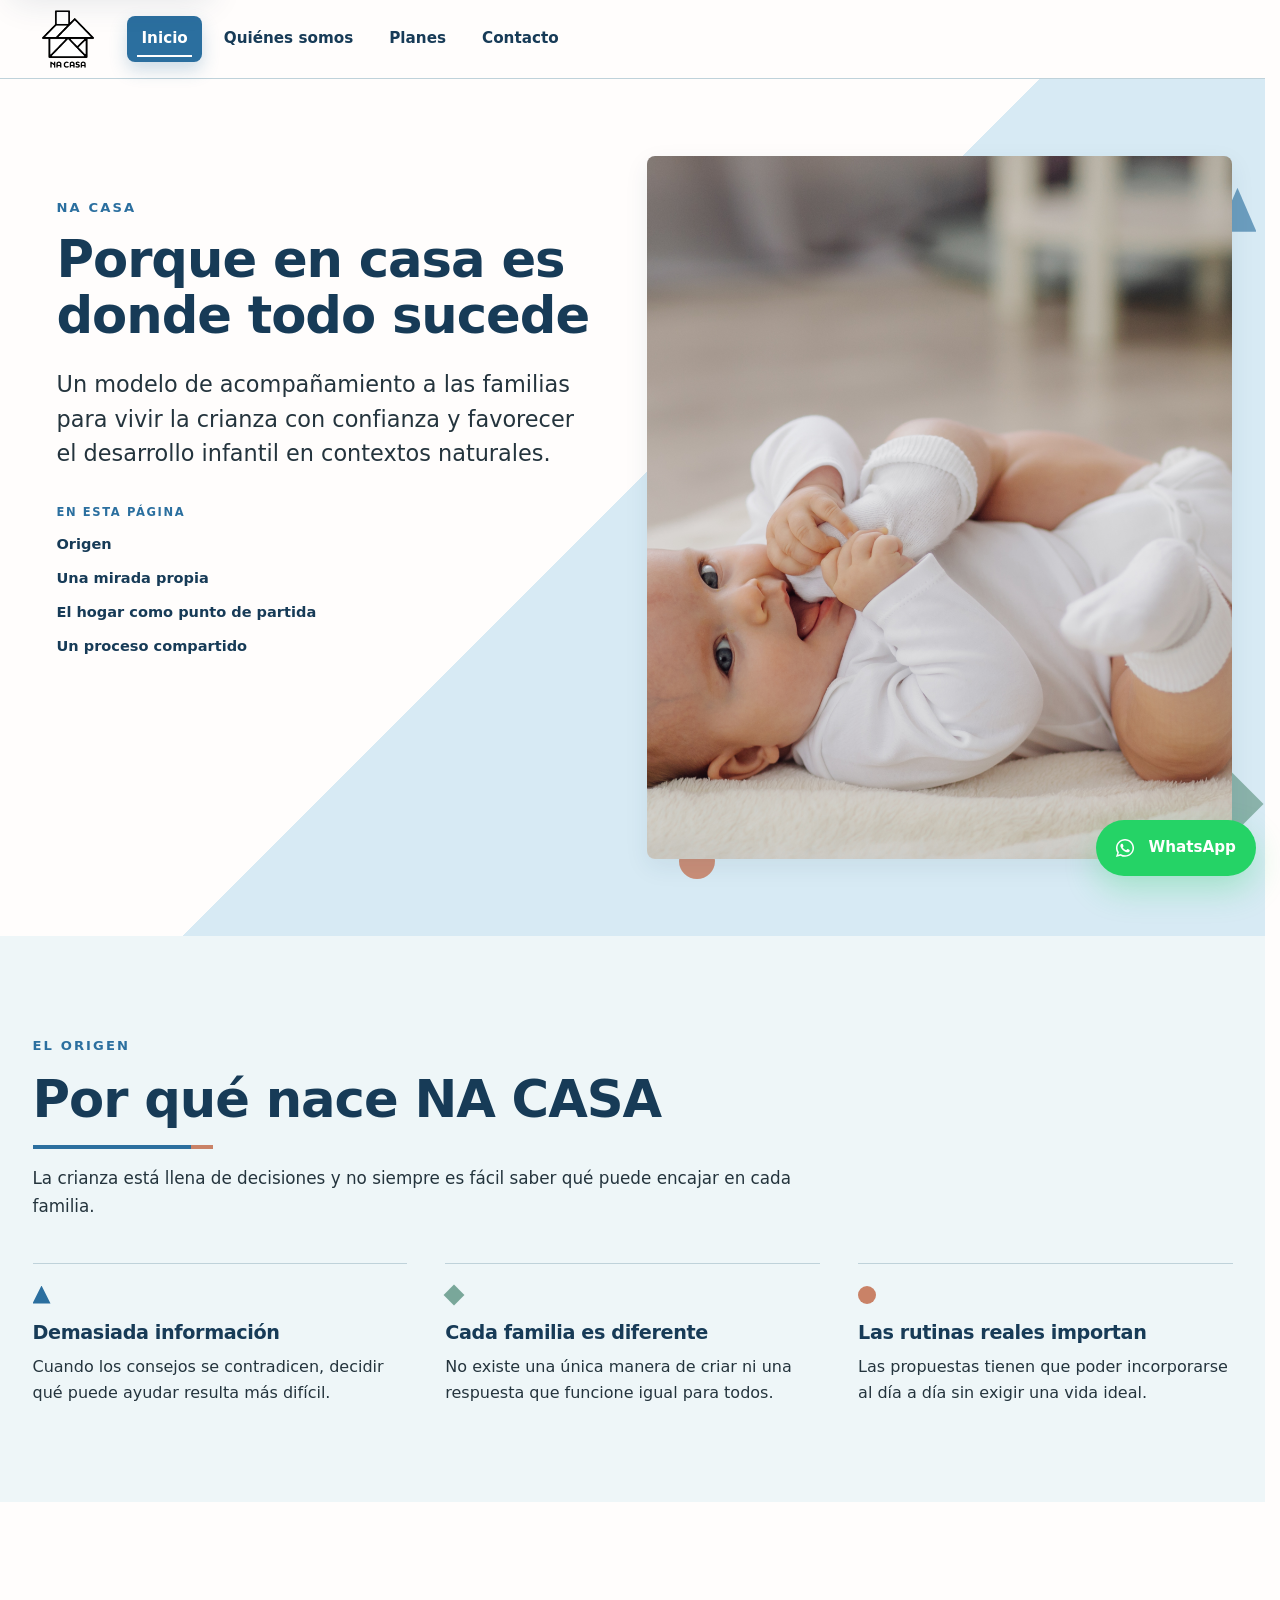
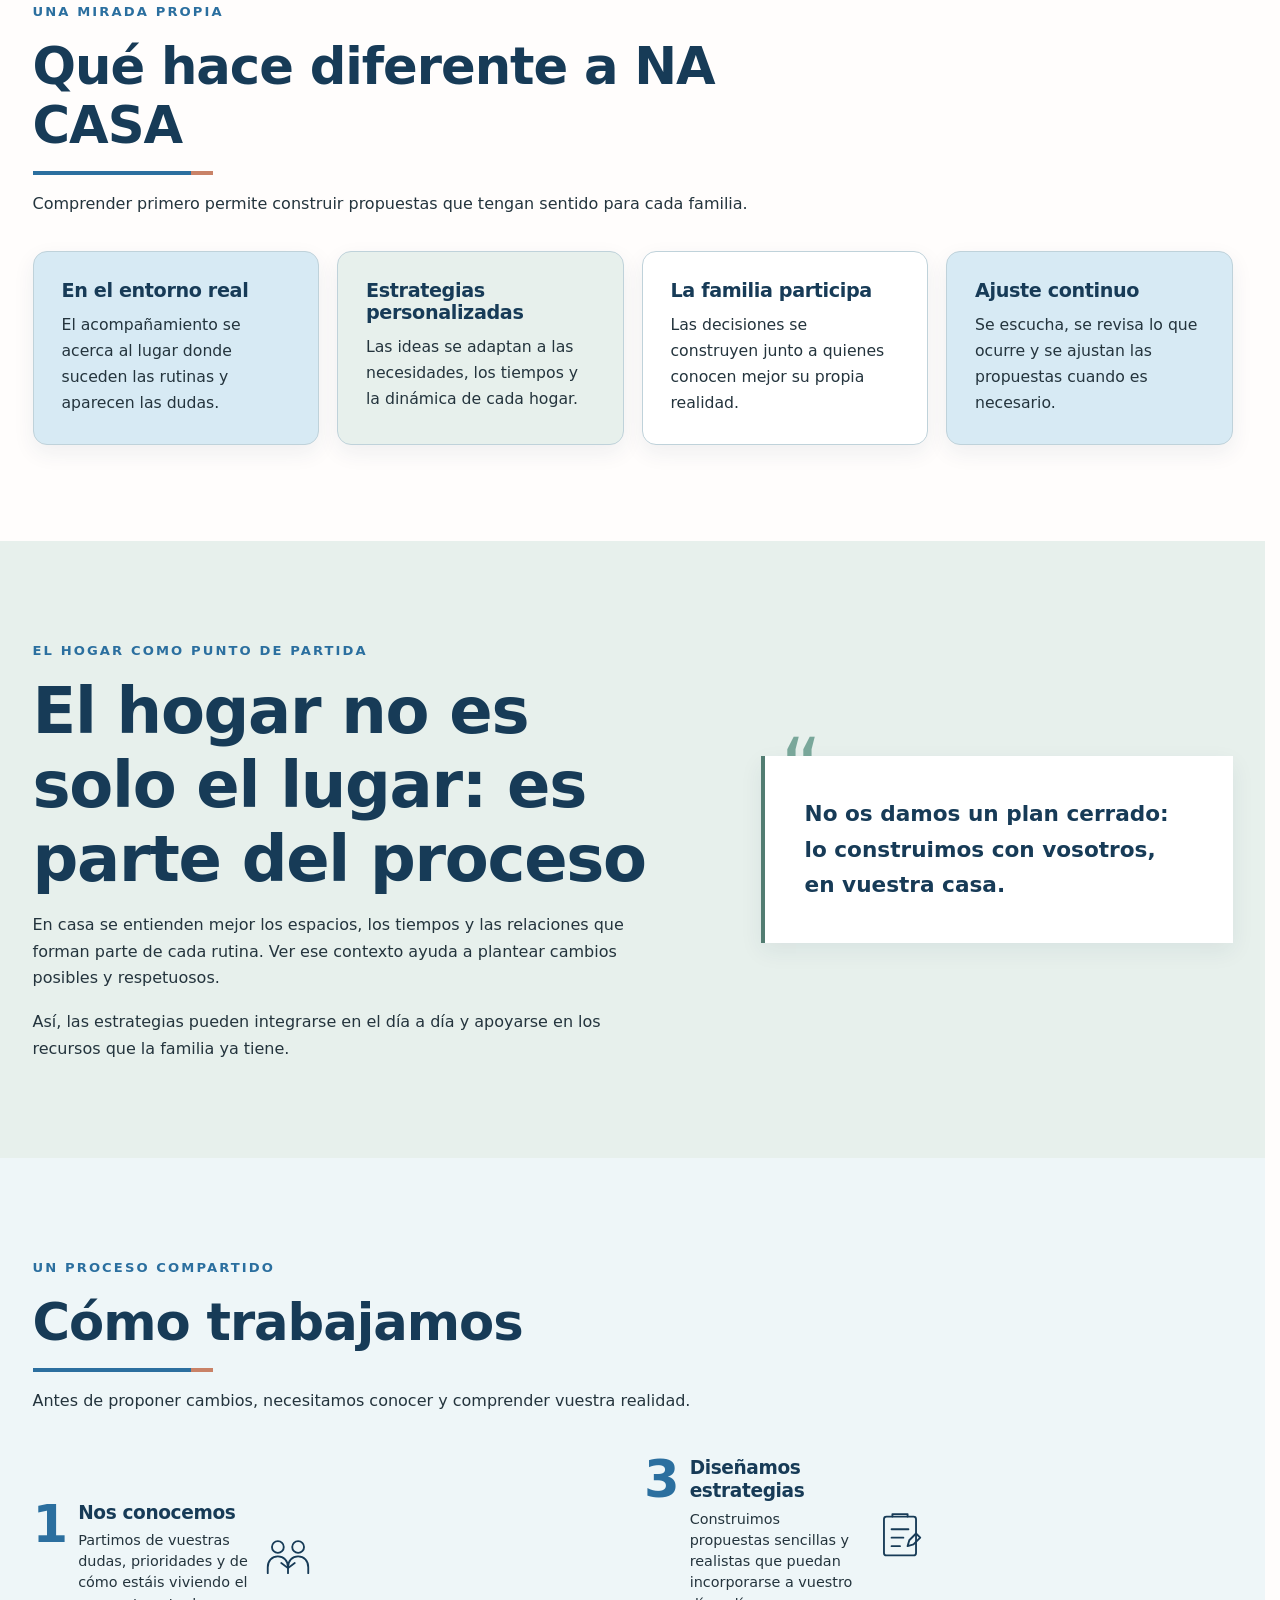
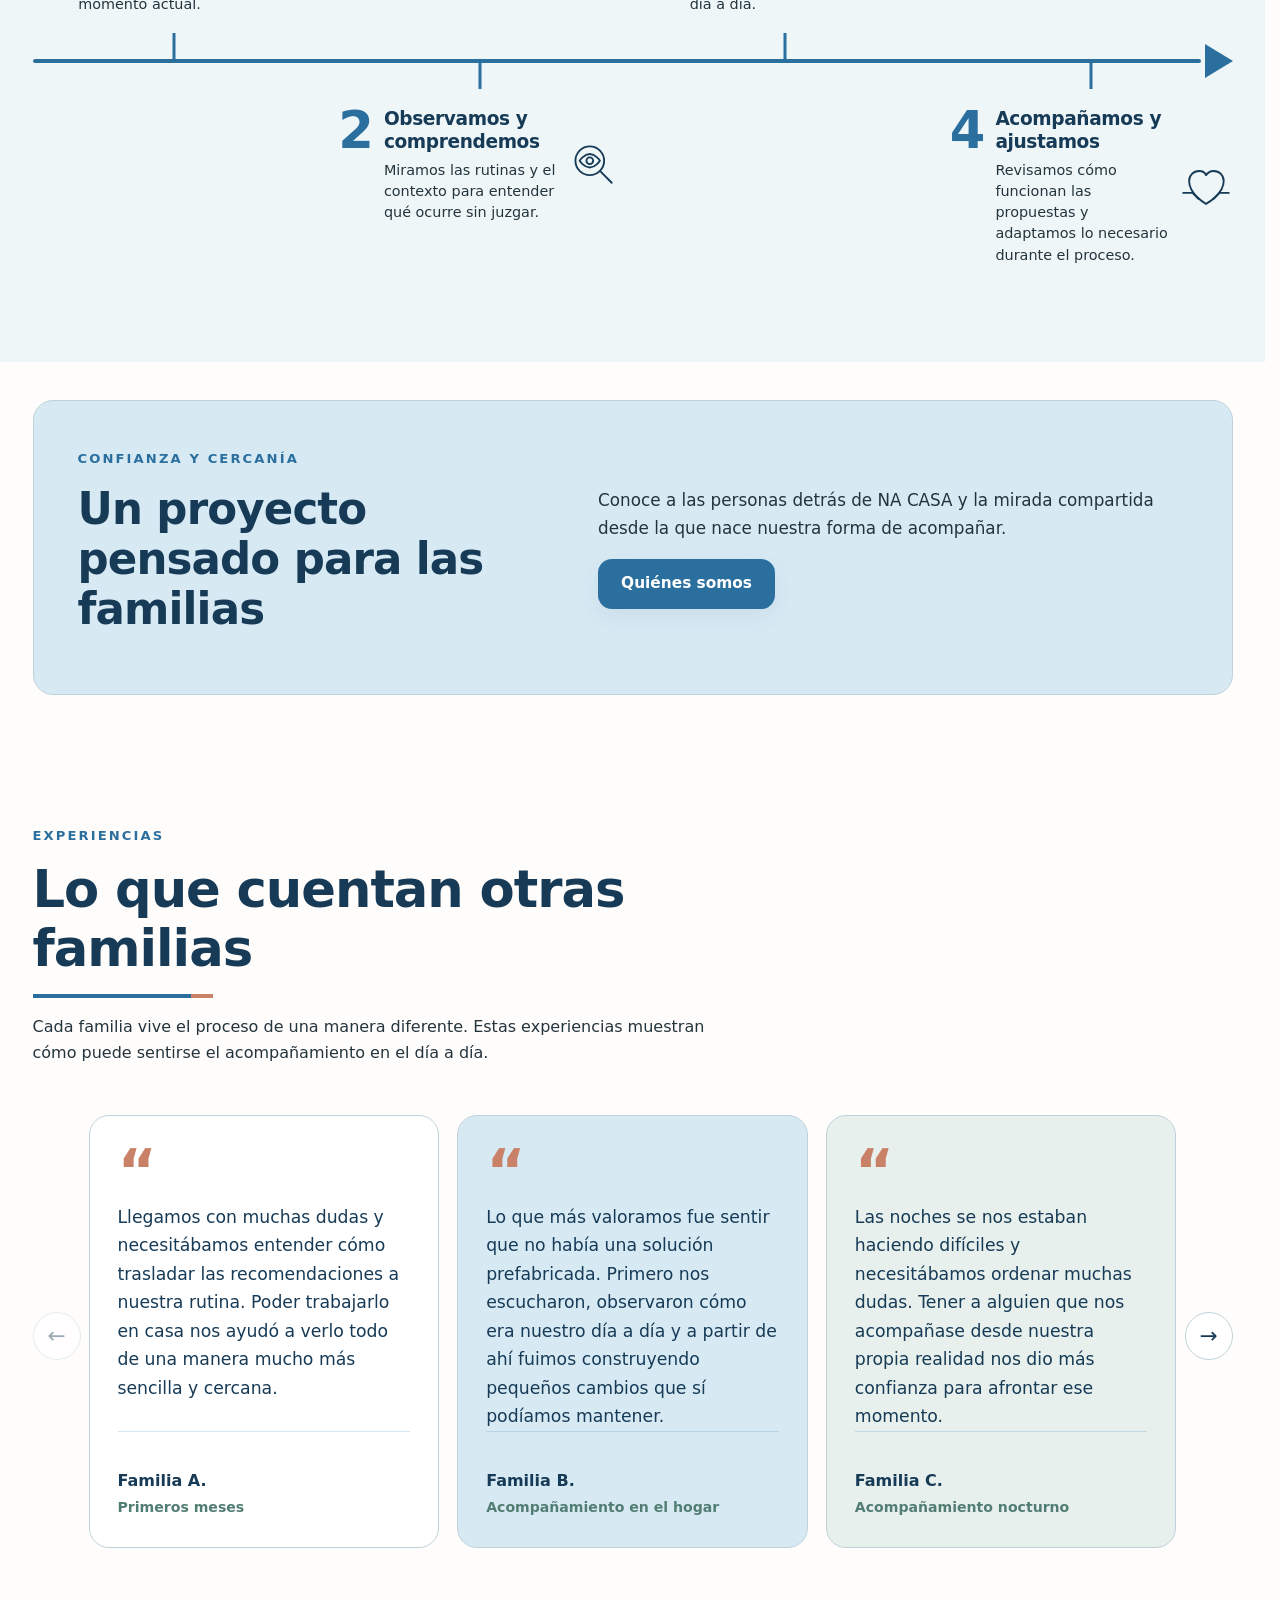
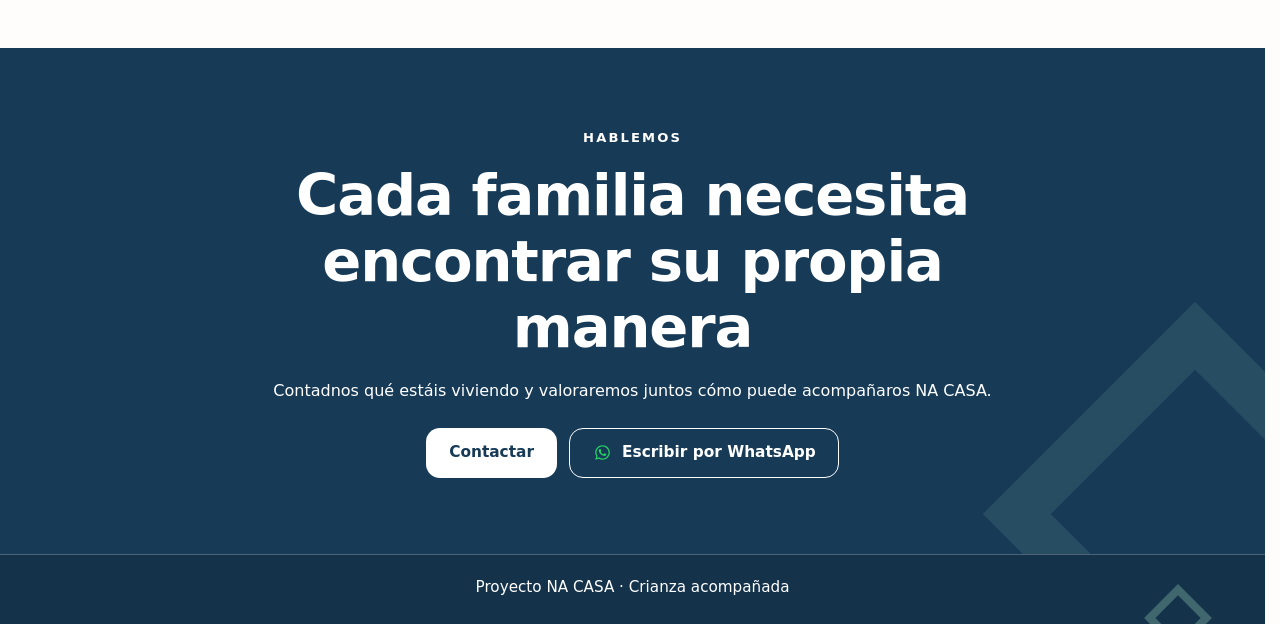
==== commit fd33ba90: "small corrections" ====
--- a/index.html
+++ b/index.html
@@ -82,7 +82,7 @@
           <p class="section-label">EL ORIGEN</p>
           <h2 id="por-que-nace-titulo">Por qué nace NA CASA</h2>
           <p class="home-intro">
-            Las rutinas reales importan. Las propuestas tienen que partir de las rutinas del día a día.
+            La crianza está llena de decisiones y no siempre es fácil saber qué puede encajar en cada familia.
           </p>
         </div>
         <div class="insight-grid">
@@ -231,7 +231,7 @@
         </div>
         <div class="trust-block__content">
           <!-- TODO: completar bloque profesional con datos validados -->
-          <p>Conoce el origen de NA CASA, sus valores y una forma de trabajar basada en la escucha, la cercanía y la realidad de cada hogar.</p>
+          <p>Conoce a las personas detrás de NA CASA y la mirada compartida desde la que nace nuestra forma de acompañar.</p>
           <a href="quienes-somos.html" class="button button--primary">Quiénes somos</a>
         </div>
       </div>
@@ -326,7 +326,7 @@
         <div class="home-actions">
           <a href="contacto.html" class="button button--light">Contactar</a>
           <!-- TODO: confirmar número oficial de WhatsApp -->
-          <a href="https://wa.me/34XXXXXXXXX?text=Hola%2C%20he%20visto%20la%20web%20de%20NA%20CASA%20y%20me%20gustar%C3%ADa%20recibir%20m%C3%A1s%20informaci%C3%B3n."
+          <a href="https://wa.me/34686826958?text=Hola%2C%20he%20visto%20la%20web%20de%20NA%20CASA%20y%20me%20gustar%C3%ADa%20recibir%20m%C3%A1s%20informaci%C3%B3n."
              class="button button--outline-light" target="_blank" rel="noopener noreferrer">
             <svg class="button-whatsapp-icon" viewBox="0 0 32 32" aria-hidden="true" focusable="false">
               <path d="M16.02 4.8c-6.15 0-11.15 4.97-11.15 11.08 0 2.1.6 4.15 1.73 5.92l-1.84 5.43 5.67-1.79a11.23 11.23 0 0 0 5.59 1.48c6.15 0 11.15-4.97 11.15-11.08S22.17 4.8 16.02 4.8Zm0 20.22c-1.73 0-3.42-.49-4.88-1.42l-.35-.22-3.27 1.03 1.06-3.13-.24-.38a9.02 9.02 0 0 1-1.56-5.02c0-5.06 4.14-9.18 9.24-9.18s9.24 4.12 9.24 9.18-4.14 9.14-9.24 9.14Zm5.14-6.86c-.28-.14-1.66-.81-1.92-.9-.26-.1-.45-.14-.64.14-.19.28-.74.9-.9 1.08-.17.19-.33.21-.61.07-.28-.14-1.18-.43-2.25-1.38-.83-.74-1.39-1.65-1.55-1.93-.16-.28-.02-.43.12-.57.13-.12.28-.33.42-.49.14-.16.19-.28.28-.47.09-.19.05-.35-.02-.49-.07-.14-.64-1.54-.88-2.1-.23-.56-.47-.48-.64-.49h-.55c-.19 0-.49.07-.75.35-.26.28-.99.96-.99 2.34s1.02 2.72 1.16 2.91c.14.19 2.01 3.05 4.87 4.27.68.29 1.21.47 1.63.6.68.22 1.3.19 1.79.12.55-.08 1.66-.67 1.89-1.31.23-.65.23-1.2.16-1.31-.07-.12-.26-.19-.54-.33Z" />
@@ -347,7 +347,7 @@
 
   <!-- TODO: confirmar número oficial de WhatsApp -->
   <a class="whatsapp-float"
-     href="https://wa.me/34XXXXXXXXX?text=Hola%2C%20he%20visto%20la%20web%20de%20NA%20CASA%20y%20me%20gustar%C3%ADa%20recibir%20m%C3%A1s%20informaci%C3%B3n."
+     href="https://wa.me/34686826958?text=Hola%2C%20he%20visto%20la%20web%20de%20NA%20CASA%20y%20me%20gustar%C3%ADa%20recibir%20m%C3%A1s%20informaci%C3%B3n."
      target="_blank"
      rel="noopener noreferrer"
      aria-label="Contactar por WhatsApp">
--- a/css/styles.css
+++ b/css/styles.css
@@ -2834,14 +2834,20 @@
   transform: rotate(8deg);
 }
 
+.about-hero__image-frame {
+  position: relative;
+  width: 100%;
+  aspect-ratio: 4 / 3;
+  overflow: hidden;
+  border: 1px solid var(--color-border);
+  border-radius: var(--radius-large);
+}
+
 .about-hero__media img {
-  position: relative;
   display: block;
   width: 100%;
-  aspect-ratio: 4 / 3;
+  height: 100%;
   object-fit: cover;
-  border: 1px solid var(--color-border);
-  border-radius: var(--radius-large);
 }
 
 .about-hero__media figcaption {
@@ -2858,6 +2864,19 @@
   grid-template-columns: minmax(0, 0.9fr) minmax(0, 1.1fr);
   gap: clamp(2rem, 7vw, 6rem);
   align-items: start;
+}
+
+.about-intro-section {
+  padding-block: clamp(2.75rem, 5vw, 4rem);
+}
+
+.about-intro {
+  column-gap: clamp(1.5rem, 4vw, 3.5rem);
+}
+
+.about-intro h2 {
+  margin-bottom: 0;
+  font-size: clamp(1.85rem, 3.5vw, 2.65rem);
 }
 
 .about-intro > div:first-child,
@@ -3051,6 +3070,10 @@
   .about-journey {
     gap: 2rem;
   }
+
+  .about-intro {
+    gap: 1.25rem;
+  }
 }
 
 @media (max-width: 640px) {
@@ -3062,6 +3085,10 @@
     gap: 2rem;
   }
 
+  .about-intro-section {
+    padding-block: 2.5rem;
+  }
+
   .about-hero__content h1 {
     font-size: clamp(2.3rem, 12vw, 3.2rem);
   }
@@ -3083,3 +3110,501 @@
     padding-bottom: 7rem;
   }
 }
+
+@media (max-width: 480px) {
+  .header-content {
+    flex-direction: column;
+    align-items: stretch;
+    gap: 4px;
+    padding-block: 6px 8px;
+  }
+
+  .logo {
+    align-self: center;
+  }
+
+  .logo-img {
+    height: 54px;
+  }
+
+  .main-nav {
+    display: grid;
+    grid-template-columns: repeat(2, minmax(0, 1fr));
+    width: 100%;
+    gap: 4px;
+    overflow: visible;
+    padding-bottom: 0;
+  }
+
+  .main-nav a {
+    min-width: 0;
+    padding: 8px 10px;
+    font-size: 0.9rem;
+    text-align: center;
+    white-space: nowrap;
+  }
+}
+
+/* Catálogo de planes y páginas de detalle */
+.plans-catalog-section {
+  padding-block: clamp(3.75rem, 7vw, 5.75rem);
+  background: var(--color-background);
+}
+
+.plans-catalog-heading {
+  max-width: 760px;
+  margin-bottom: clamp(2.5rem, 5vw, 4rem);
+}
+
+.plans-catalog-heading h2 {
+  max-width: 18ch;
+}
+
+.plans-catalog-heading > p:last-child {
+  max-width: 62ch;
+}
+
+.plan-family-group {
+  min-width: 0;
+}
+
+.plan-family-group + .plan-family-group {
+  margin-top: clamp(3.5rem, 7vw, 5.5rem);
+  padding-top: clamp(3rem, 5vw, 4.25rem);
+  border-top: 1px solid var(--color-border);
+}
+
+.plan-family-group__heading {
+  margin-bottom: clamp(1.5rem, 3vw, 2.25rem);
+}
+
+.plan-family-group__heading h2 {
+  margin-bottom: 0;
+  font-size: clamp(2rem, 4.2vw, 3.35rem);
+}
+
+.plan-card-grid {
+  display: grid;
+  grid-template-columns: repeat(2, minmax(0, 1fr));
+  gap: clamp(1.25rem, 3vw, 2rem);
+  align-items: stretch;
+}
+
+.plan-card {
+  display: flex;
+  min-width: 0;
+  height: 100%;
+  flex-direction: column;
+  padding: clamp(1.5rem, 3vw, 2.25rem);
+  border: 1px solid var(--color-border);
+  border-radius: var(--radius-large);
+}
+
+.plan-card--blue {
+  background: var(--color-card-blue);
+}
+
+.plan-card--sage {
+  background: var(--color-card-wellbeing);
+}
+
+.plan-card__header {
+  padding-bottom: 1.35rem;
+  border-bottom: 1px solid rgba(23, 59, 87, 0.18);
+}
+
+.plan-card__header h3 {
+  margin-bottom: 0.75rem;
+  font-size: clamp(1.65rem, 3vw, 2.25rem);
+}
+
+.plan-card__age {
+  color: var(--color-primary-deep);
+  font-weight: 800;
+}
+
+.plan-card__meta {
+  margin-top: 0.25rem;
+  color: var(--color-text-heading);
+  font-size: 0.95rem;
+  font-weight: 700;
+}
+
+.plan-card__focus {
+  margin: 1.35rem 0;
+  padding-left: 1rem;
+  border-left: 3px solid var(--color-human);
+  color: var(--color-text-heading);
+  font-size: clamp(1.03rem, 1.8vw, 1.15rem);
+  font-weight: 700;
+}
+
+.plan-card h4 {
+  margin-bottom: 0.75rem;
+  color: var(--color-primary-deep);
+  font-size: 0.78rem;
+  font-weight: 800;
+  letter-spacing: 0.12em;
+  text-transform: uppercase;
+}
+
+.plan-card__includes ul {
+  display: grid;
+  gap: 0.65rem;
+  margin: 0;
+  padding: 0;
+  list-style: none;
+}
+
+.plan-card__includes li {
+  position: relative;
+  padding-left: 1rem;
+}
+
+.plan-card__includes li::before {
+  content: "";
+  position: absolute;
+  top: 0.7em;
+  left: 0;
+  width: 6px;
+  height: 6px;
+  border-radius: 50%;
+  background: var(--color-sage);
+  transform: translateY(-50%);
+}
+
+.plan-card__pricing {
+  margin-top: auto;
+  padding-top: 1.75rem;
+}
+
+.plan-card__pricing dl,
+.plan-detail-rates {
+  margin: 0;
+}
+
+.plan-card__pricing dl > div {
+  display: flex;
+  justify-content: space-between;
+  gap: 1rem;
+  padding: 0.65rem 0;
+  border-top: 1px solid rgba(23, 59, 87, 0.18);
+}
+
+.plan-card__pricing dl > div:last-child {
+  border-bottom: 1px solid rgba(23, 59, 87, 0.18);
+}
+
+.plan-card__pricing dt {
+  font-weight: 700;
+}
+
+.plan-card__pricing dd {
+  margin: 0;
+  color: var(--color-text-heading);
+  font-weight: 800;
+  white-space: nowrap;
+}
+
+.plan-card__pricing > p {
+  margin-top: 0.75rem;
+  color: var(--color-text-heading);
+  font-size: 0.88rem;
+  font-weight: 700;
+}
+
+.plan-card__cta {
+  align-self: flex-start;
+  margin-top: 1.35rem;
+}
+
+.plan-detail-hero {
+  padding-block: clamp(2.75rem, 6vw, 5rem);
+  background: var(--color-surface-alt);
+}
+
+.plan-detail-back {
+  display: inline-flex;
+  margin-bottom: clamp(2.25rem, 5vw, 3.75rem);
+  color: var(--color-primary);
+  font-weight: 800;
+  text-decoration-thickness: 1px;
+  text-underline-offset: 4px;
+}
+
+.plan-detail-back:hover {
+  color: var(--color-primary-hover);
+}
+
+.plan-detail-hero__layout {
+  display: grid;
+  grid-template-columns: minmax(0, 1fr) minmax(280px, 0.42fr);
+  gap: clamp(2rem, 6vw, 5rem);
+  align-items: end;
+}
+
+.plan-detail-hero h1 {
+  max-width: 15ch;
+  margin-bottom: 1.25rem;
+  font-size: clamp(2.45rem, 6vw, 4.8rem);
+}
+
+.plan-detail-hero h1::after {
+  content: "";
+  display: block;
+  width: 48px;
+  height: 3px;
+  margin-top: 0.75rem;
+  border-radius: var(--radius-pill);
+}
+
+.plan-detail-page--day .plan-detail-hero h1::after {
+  background: var(--color-primary);
+}
+
+.plan-detail-page--night .plan-detail-hero h1::after {
+  background: var(--color-sage);
+}
+
+.plan-detail-hero__lead {
+  max-width: 54ch;
+  color: var(--color-text-heading);
+  font-size: clamp(1.08rem, 2vw, 1.28rem);
+  font-weight: 700;
+}
+
+.plan-detail-summary {
+  margin: 0;
+  padding: clamp(1.25rem, 3vw, 1.75rem);
+  border: 1px solid var(--color-border);
+  border-left-width: 4px;
+  border-radius: var(--radius-medium);
+  background: var(--color-surface);
+}
+
+.plan-detail-page--day .plan-detail-summary {
+  border-left-color: var(--color-primary);
+}
+
+.plan-detail-page--night .plan-detail-summary {
+  border-left-color: var(--color-sage);
+}
+
+.plan-detail-page--night .plan-detail-hero .section-label,
+.plan-detail-page--night .plan-detail-summary dt {
+  color: var(--color-sage);
+}
+
+.plan-detail-summary > div {
+  display: grid;
+  grid-template-columns: minmax(0, 1fr) auto;
+  gap: 1rem;
+  padding: 0.75rem 0;
+  border-top: 1px solid var(--color-border);
+}
+
+.plan-detail-summary > div:first-child {
+  padding-top: 0;
+  border-top: 0;
+}
+
+.plan-detail-summary > div:last-child {
+  padding-bottom: 0;
+}
+
+.plan-detail-summary dt {
+  color: var(--color-primary);
+  font-size: 0.76rem;
+  font-weight: 800;
+  letter-spacing: 0.09em;
+  text-transform: uppercase;
+}
+
+.plan-detail-summary dd {
+  margin: 0;
+  color: var(--color-text-heading);
+  font-weight: 800;
+  text-align: right;
+}
+
+.plan-detail-content-section {
+  padding-block: clamp(3.5rem, 7vw, 5.75rem);
+}
+
+.plan-detail-content {
+  display: grid;
+  grid-template-columns: repeat(2, minmax(0, 1fr));
+  gap: clamp(2.5rem, 7vw, 6rem);
+  align-items: start;
+}
+
+.plan-detail-block {
+  min-width: 0;
+}
+
+.plan-detail-block h2 {
+  max-width: 18ch;
+  margin-bottom: 1.5rem;
+}
+
+.plan-detail-list {
+  margin: 0;
+  padding: 0;
+  counter-reset: detail-item;
+  list-style: none;
+}
+
+.plan-detail-list li {
+  position: relative;
+  padding: 1rem 0 1rem 2.25rem;
+  border-top: 1px solid var(--color-border);
+  counter-increment: detail-item;
+}
+
+.plan-detail-list li:last-child {
+  border-bottom: 1px solid var(--color-border);
+}
+
+.plan-detail-list li::before {
+  content: counter(detail-item, decimal-leading-zero);
+  position: absolute;
+  top: 1.12rem;
+  left: 0;
+  color: var(--color-primary);
+  font-size: 0.72rem;
+  font-weight: 800;
+  letter-spacing: 0.05em;
+}
+
+.plan-detail-list--objectives li {
+  padding-left: 1.65rem;
+  counter-increment: none;
+}
+
+.plan-detail-list--objectives li::before {
+  content: "";
+  top: 1.68rem;
+  left: 0.2rem;
+  width: 7px;
+  height: 7px;
+  border-radius: 50%;
+  background: var(--color-sage);
+  transform: translateY(-50%);
+}
+
+.plan-detail-pricing-section {
+  padding-block: clamp(3rem, 6vw, 4.75rem);
+}
+
+.plan-detail-pricing {
+  display: grid;
+  grid-template-columns: minmax(0, 0.72fr) minmax(0, 1.28fr);
+  gap: clamp(2.5rem, 7vw, 6rem);
+  align-items: start;
+}
+
+.plan-detail-pricing h2 {
+  max-width: 16ch;
+}
+
+.plan-detail-rates {
+  border-top: 1px solid var(--color-border);
+}
+
+.plan-detail-rates > div {
+  display: grid;
+  grid-template-columns: minmax(0, 1fr) auto;
+  gap: 1.5rem;
+  align-items: center;
+  padding: 1.25rem 0;
+  border-bottom: 1px solid var(--color-border);
+}
+
+.plan-detail-rates dt {
+  min-width: 0;
+}
+
+.plan-detail-rates dt strong {
+  color: var(--color-text-heading);
+  font-size: 1.05rem;
+}
+
+.plan-detail-rates dd {
+  margin: 0;
+  color: var(--color-text-heading);
+  font-size: clamp(1.35rem, 3vw, 1.8rem);
+  font-weight: 800;
+  white-space: nowrap;
+}
+
+@media (max-width: 820px) {
+  .plan-detail-hero__layout,
+  .plan-detail-content,
+  .plan-detail-pricing {
+    grid-template-columns: minmax(0, 1fr);
+  }
+
+  .plan-detail-summary {
+    width: min(100%, 520px);
+  }
+
+  .plan-detail-content,
+  .plan-detail-pricing {
+    gap: 3rem;
+  }
+}
+
+@media (max-width: 700px) {
+  .plan-card-grid {
+    grid-template-columns: minmax(0, 1fr);
+  }
+
+  .plan-card {
+    height: auto;
+  }
+}
+
+@media (max-width: 480px) {
+  .plans-catalog-section,
+  .plan-detail-content-section {
+    padding-block: 3rem;
+  }
+
+  .plan-family-group + .plan-family-group {
+    margin-top: 3rem;
+    padding-top: 2.5rem;
+  }
+
+  .plan-card {
+    padding: 1.35rem 1.15rem;
+  }
+
+  .plan-card__cta {
+    width: 100%;
+  }
+
+  .plan-detail-hero {
+    padding-block: 2.25rem 3rem;
+  }
+
+  .plan-detail-back {
+    margin-bottom: 2rem;
+  }
+
+  .plan-detail-hero h1 {
+    font-size: clamp(2.2rem, 12vw, 3.15rem);
+  }
+
+  .plan-detail-summary > div,
+  .plan-detail-rates > div {
+    gap: 0.75rem;
+  }
+
+  .plan-detail-list li {
+    padding-left: 2rem;
+  }
+
+  .plan-detail-page .plans-final-cta {
+    padding-bottom: 7rem;
+  }
+}
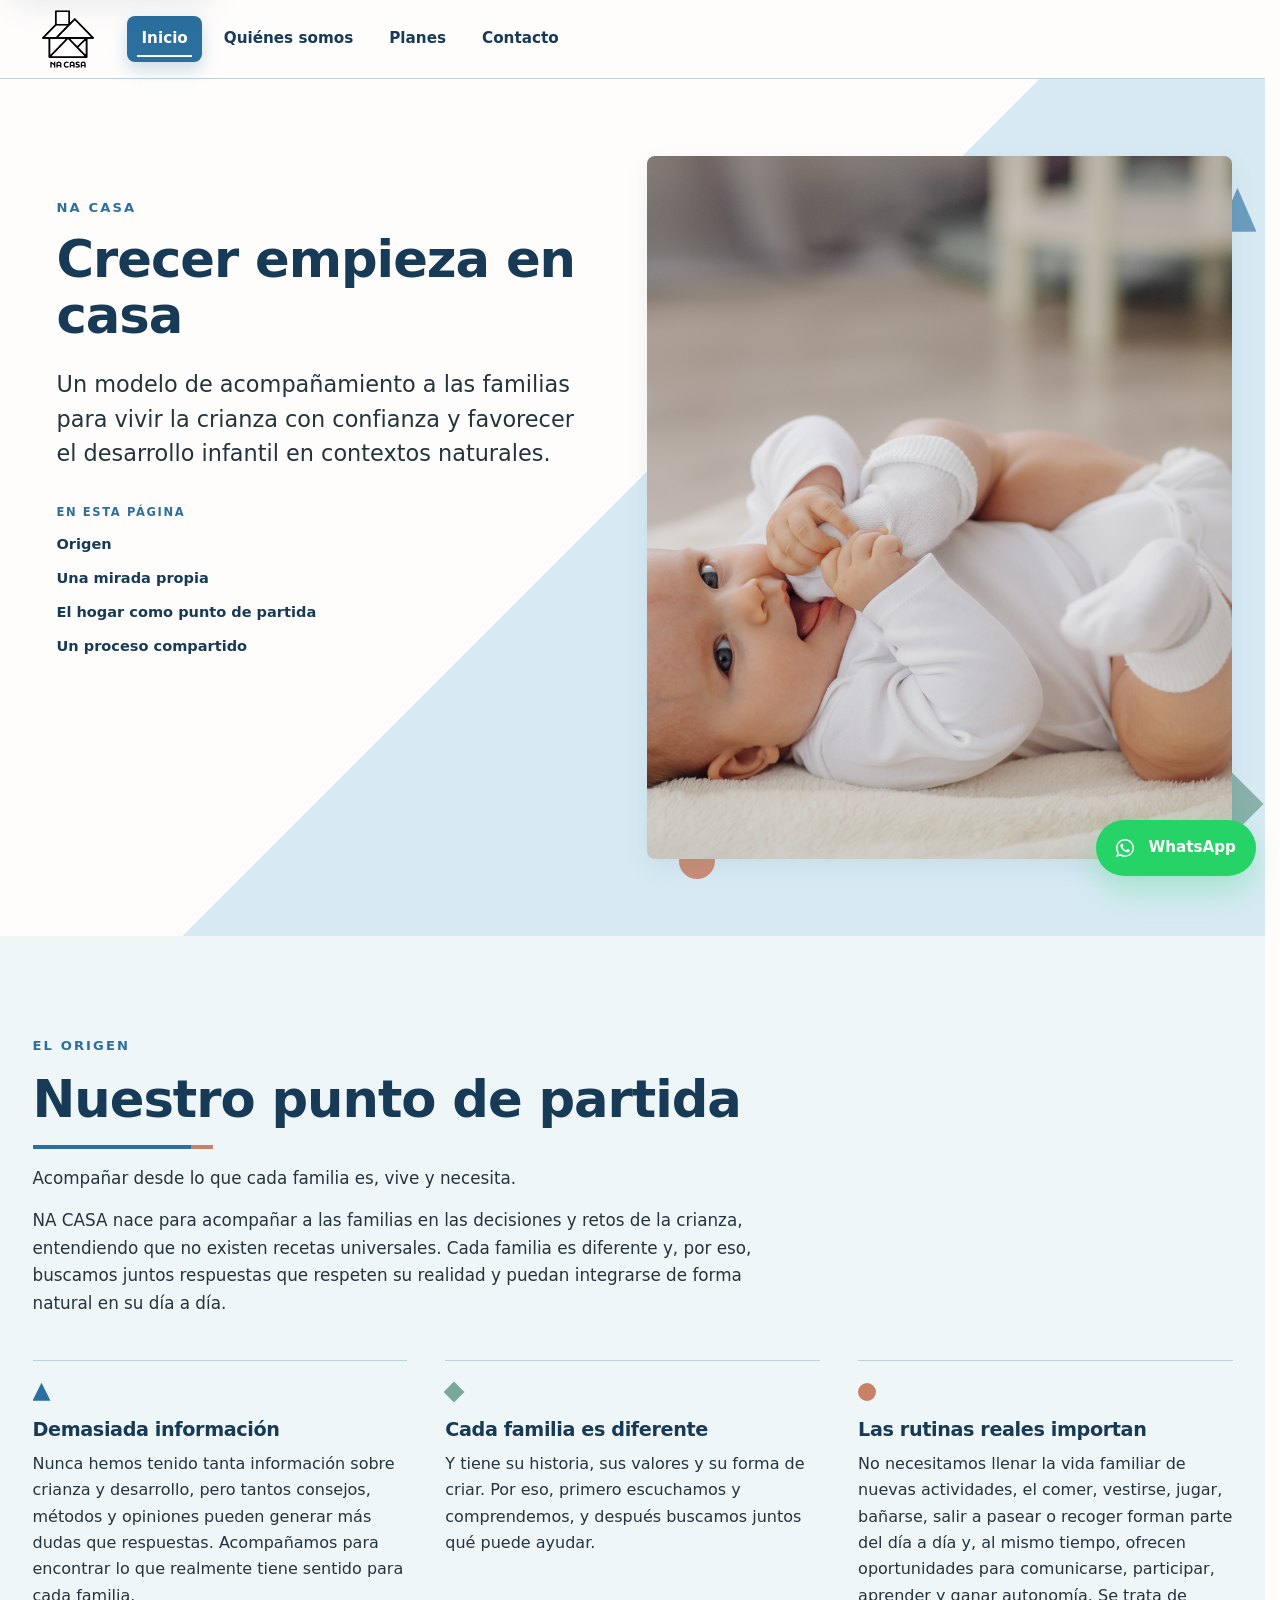
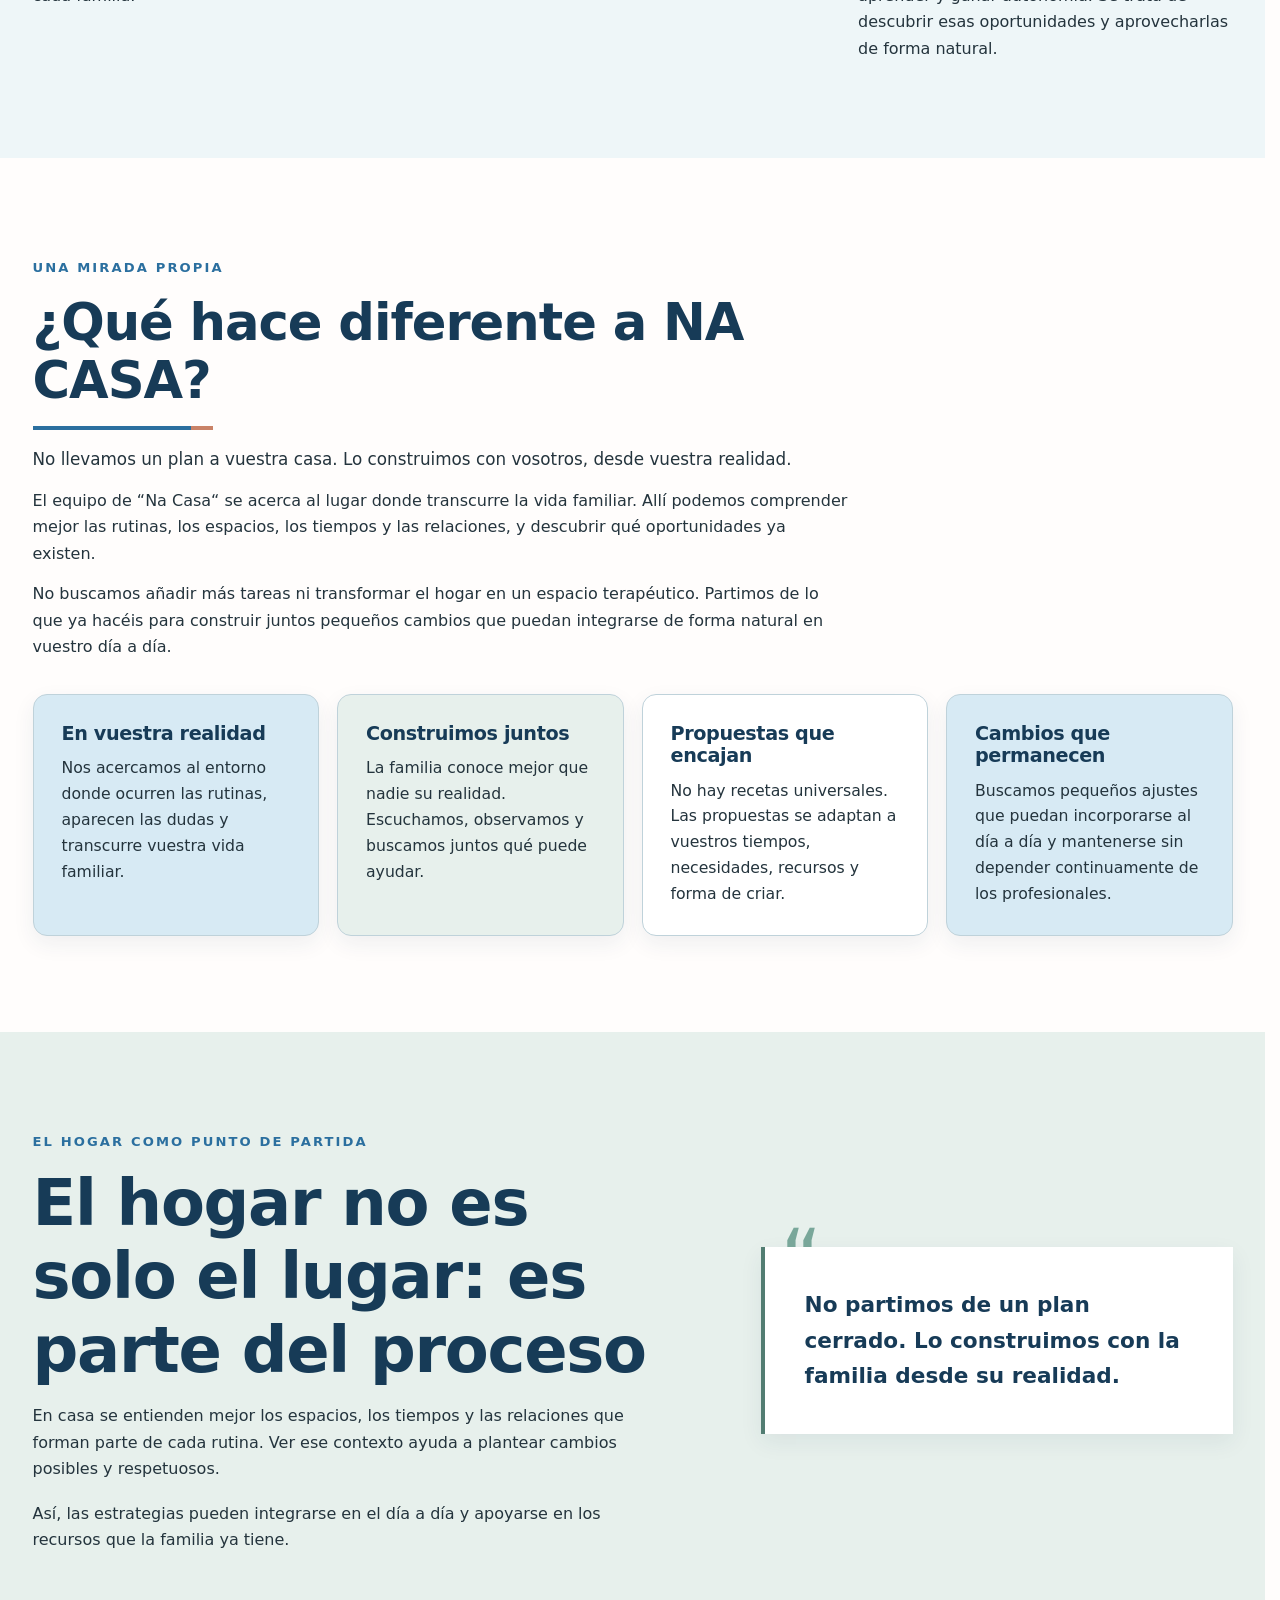
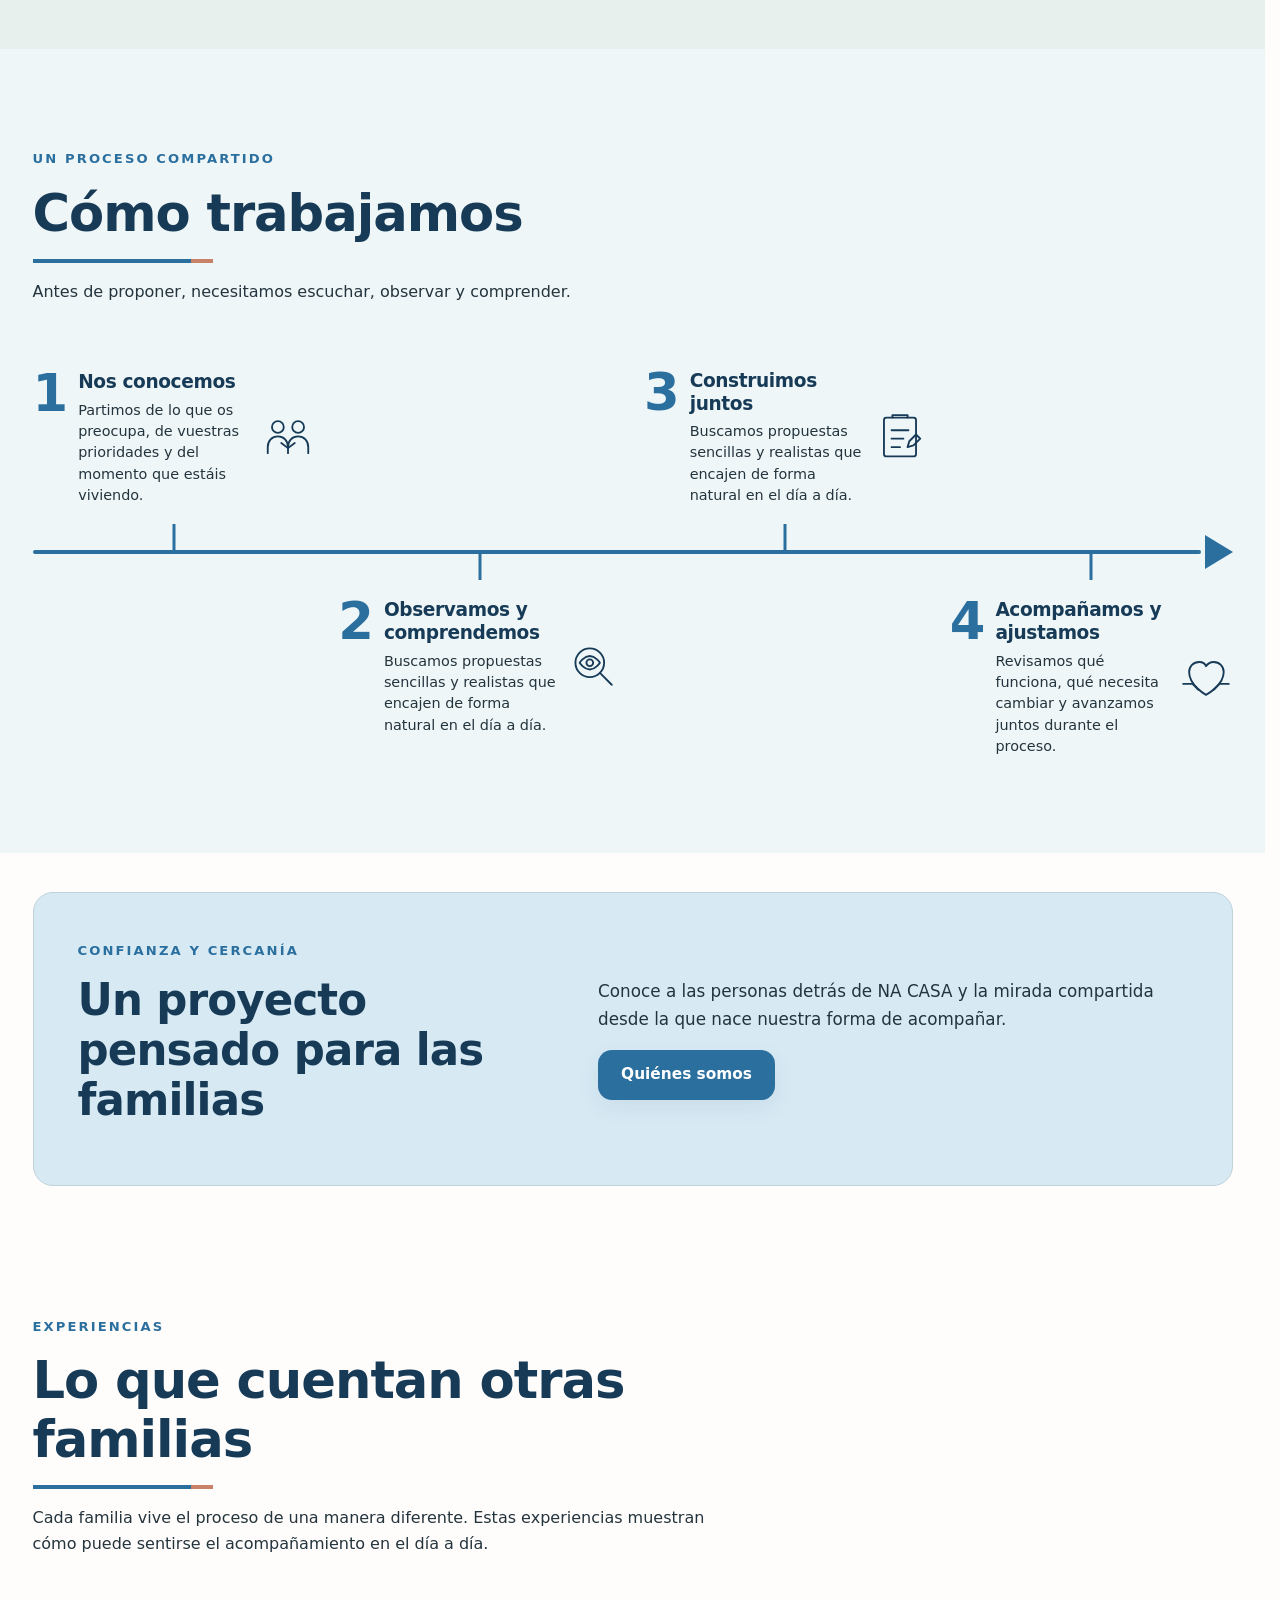
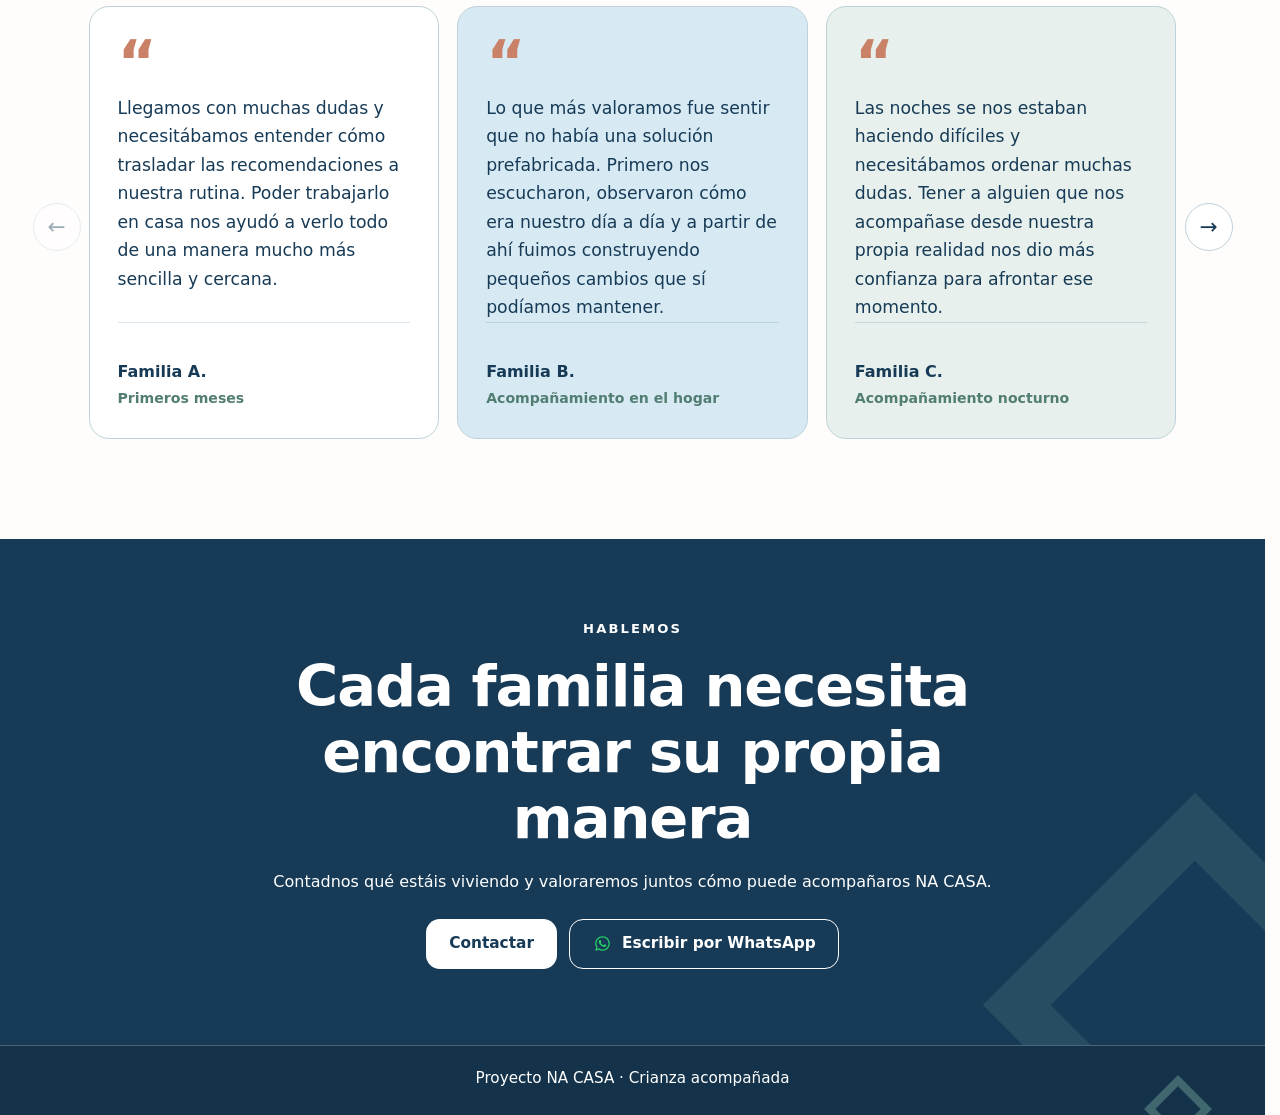
==== commit 0b064c2e: "Fixes" ====
--- a/index.html
+++ b/index.html
@@ -39,7 +39,7 @@
       <div class="container home-hero__layout">
         <div class="home-hero__content">
           <p class="section-label">NA CASA</p>
-          <h1>Porque en casa es donde todo sucede</h1>
+          <h1>Crecer empieza en casa</h1>
           <p class="home-hero__lead">
             Un modelo de acompañamiento a las familias para vivir la crianza con confianza y favorecer el desarrollo infantil en contextos naturales.
           </p>
@@ -80,26 +80,37 @@
       <div class="container">
         <div class="section-heading home-heading">
           <p class="section-label">EL ORIGEN</p>
-          <h2 id="por-que-nace-titulo">Por qué nace NA CASA</h2>
+          <h2 id="por-que-nace-titulo">Nuestro punto de partida</h2>
           <p class="home-intro">
-            La crianza está llena de decisiones y no siempre es fácil saber qué puede encajar en cada familia.
+            Acompañar desde lo que cada familia es, vive y necesita.
+          </p>
+          <p class="home-intro">
+            NA CASA nace para acompañar a las familias en las decisiones y retos de la crianza, entendiendo que no existen recetas universales. Cada familia es diferente y, por eso, buscamos juntos respuestas que respeten su realidad y puedan integrarse de forma natural en su día a día.
           </p>
         </div>
         <div class="insight-grid">
           <article class="insight-item">
             <span class="insight-item__mark insight-item__mark--triangle" aria-hidden="true"></span>
             <h3>Demasiada información</h3>
-            <p>Cuando los consejos se contradicen, decidir qué puede ayudar resulta más difícil.</p>
+            <p>
+              Nunca hemos tenido tanta información sobre crianza y desarrollo, pero tantos consejos, métodos y opiniones pueden generar más dudas que respuestas. 
+              Acompañamos para encontrar lo que realmente tiene sentido para cada familia.
+            </p>
           </article>
           <article class="insight-item">
             <span class="insight-item__mark insight-item__mark--diamond" aria-hidden="true"></span>
             <h3>Cada familia es diferente</h3>
-            <p>No existe una única manera de criar ni una respuesta que funcione igual para todos.</p>
+            <p>
+              Y tiene su historia, sus valores y su forma de criar. Por eso, primero escuchamos y comprendemos, y después buscamos juntos qué puede ayudar.
+            </p>
           </article>
           <article class="insight-item">
             <span class="insight-item__mark insight-item__mark--circle" aria-hidden="true"></span>
             <h3>Las rutinas reales importan</h3>
-            <p>Las propuestas tienen que poder incorporarse al día a día sin exigir una vida ideal.</p>
+            <p>
+              No necesitamos llenar la vida familiar de nuevas actividades, el comer, vestirse, jugar, bañarse, salir a pasear o recoger forman parte del día a día y, al mismo tiempo, ofrecen oportunidades para comunicarse, participar, aprender y ganar autonomía. 
+              Se trata de descubrir esas oportunidades y aprovecharlas de forma natural.
+            </p>
           </article>
         </div>
       </div>
@@ -109,25 +120,33 @@
       <div class="container">
         <div class="section-heading home-heading home-difference-heading">
           <p class="section-label">UNA MIRADA PROPIA</p>
-          <h2 id="diferencia-na-casa-titulo">Qué hace diferente a NA CASA</h2>
-          <p>Comprender primero permite construir propuestas que tengan sentido para cada familia.</p>
+          <h2 id="diferencia-na-casa-titulo">¿Qué hace diferente a NA CASA?</h2>
+          <p class="home-intro">No llevamos un plan a vuestra casa. Lo construimos con vosotros, desde vuestra realidad.</p>
+          <p>
+            El equipo de “Na Casa“ se acerca al lugar donde transcurre la vida familiar. 
+            Allí podemos comprender mejor las rutinas, los espacios, los tiempos y las relaciones, y descubrir qué oportunidades ya existen.
+          </p>
+          <p>
+            No buscamos añadir más tareas ni transformar el hogar en un espacio terapéutico. 
+            Partimos de lo que ya hacéis para construir juntos pequeños cambios que puedan integrarse de forma natural en vuestro día a día.
+          </p>
         </div>
         <div class="difference-grid">
           <article class="card card--blue difference-card">
-            <h3>En el entorno real</h3>
-            <p>El acompañamiento se acerca al lugar donde suceden las rutinas y aparecen las dudas.</p>
+            <h3>En vuestra realidad</h3>
+            <p>Nos acercamos al entorno donde ocurren las rutinas, aparecen las dudas y transcurre vuestra vida familiar.</p>
           </article>
           <article class="card card--wellbeing difference-card">
-            <h3>Estrategias personalizadas</h3>
-            <p>Las ideas se adaptan a las necesidades, los tiempos y la dinámica de cada hogar.</p>
+            <h3>Construimos juntos</h3>
+            <p>La familia conoce mejor que nadie su realidad. Escuchamos, observamos y buscamos juntos qué puede ayudar.</p>
           </article>
           <article class="card difference-card">
-            <h3>La familia participa</h3>
-            <p>Las decisiones se construyen junto a quienes conocen mejor su propia realidad.</p>
+            <h3>Propuestas que encajan</h3>
+            <p>No hay recetas universales. Las propuestas se adaptan a vuestros tiempos, necesidades, recursos y forma de criar.</p>
           </article>
           <article class="card card--blue difference-card">
-            <h3>Ajuste continuo</h3>
-            <p>Se escucha, se revisa lo que ocurre y se ajustan las propuestas cuando es necesario.</p>
+            <h3>Cambios que permanecen</h3>
+            <p>Buscamos pequeños ajustes que puedan incorporarse al día a día y mantenerse sin depender continuamente de los profesionales.</p>
           </article>
         </div>
       </div>
@@ -149,7 +168,7 @@
         </div>
         <aside class="home-editorial__note" aria-label="Idea principal">
           <span aria-hidden="true">“</span>
-          <p>No os damos un plan cerrado: lo construimos con vosotros, en vuestra casa.</p>
+          <p>No partimos de un plan cerrado. Lo construimos con la familia desde su realidad.</p>
         </aside>
       </div>
     </section>
@@ -180,7 +199,7 @@
         <div class="section-heading home-heading">
           <p class="section-label">UN PROCESO COMPARTIDO</p>
           <h2 id="como-trabajamos-titulo">Cómo trabajamos</h2>
-          <p>Antes de proponer cambios, necesitamos conocer y comprender vuestra realidad.</p>
+          <p>Antes de proponer, necesitamos escuchar, observar y comprender.</p>
         </div>
         <ol class="process-timeline">
           <li class="process-step">
@@ -188,7 +207,7 @@
               <span class="process-step__number">1</span>
               <div class="process-step__content">
                 <div class="process-step__heading"><h3>Nos conocemos</h3><svg class="process-step__icon" viewBox="0 0 64 64" aria-hidden="true" focusable="false"><circle cx="20" cy="19" r="7"></circle><circle cx="44" cy="19" r="7"></circle><path d="M8 50v-7c0-8 5-13 12-13s12 5 12 13v7M32 50v-7c0-8 5-13 12-13s12 5 12 13v7"></path><path d="M24 38l8 6 8-6"></path></svg></div>
-                <p>Partimos de vuestras dudas, prioridades y de cómo estáis viviendo el momento actual.</p>
+                <p>Partimos de lo que os preocupa, de vuestras prioridades y del momento que estáis viviendo.</p>
               </div>
             </div>
           </li>
@@ -197,7 +216,7 @@
               <span class="process-step__number">2</span>
               <div class="process-step__content">
                 <div class="process-step__heading"><h3>Observamos y comprendemos</h3><svg class="process-step__icon" viewBox="0 0 64 64" aria-hidden="true" focusable="false"><circle cx="27" cy="27" r="17"></circle><path d="M39 39l14 14M15 27s5-8 12-8 12 8 12 8-5 8-12 8-12-8-12-8z"></path><circle cx="27" cy="27" r="4"></circle></svg></div>
-                <p>Miramos las rutinas y el contexto para entender qué ocurre sin juzgar.</p>
+                <p>Buscamos propuestas sencillas y realistas que encajen de forma natural en el día a día.</p>
               </div>
             </div>
           </li>
@@ -205,8 +224,8 @@
             <div class="process-step__body">
               <span class="process-step__number">3</span>
               <div class="process-step__content">
-                <div class="process-step__heading"><h3>Diseñamos estrategias</h3><svg class="process-step__icon" viewBox="0 0 64 64" aria-hidden="true" focusable="false"><rect x="13" y="9" width="38" height="46" rx="3"></rect><path d="M23 9V6h18v3M22 24h20M22 34h14M22 44h10M43 37l8-8 5 5-8 8-7 2z"></path></svg></div>
-                <p>Construimos propuestas sencillas y realistas que puedan incorporarse a vuestro día a día.</p>
+                <div class="process-step__heading"><h3>Construimos juntos</h3><svg class="process-step__icon" viewBox="0 0 64 64" aria-hidden="true" focusable="false"><rect x="13" y="9" width="38" height="46" rx="3"></rect><path d="M23 9V6h18v3M22 24h20M22 34h14M22 44h10M43 37l8-8 5 5-8 8-7 2z"></path></svg></div>
+                <p>Buscamos propuestas sencillas y realistas que encajen de forma natural en el día a día.</p>
               </div>
             </div>
           </li>
@@ -215,7 +234,7 @@
               <span class="process-step__number">4</span>
               <div class="process-step__content">
                 <div class="process-step__heading"><h3>Acompañamos y ajustamos</h3><svg class="process-step__icon" viewBox="0 0 64 64" aria-hidden="true" focusable="false"><path d="M32 52S12 41 12 25c0-7 5-12 12-12 4 0 7 2 8 5 2-3 5-5 9-5 7 0 12 5 12 12 0 16-21 27-21 27z"></path><path d="M5 39h11l7 7M59 39H48l-7 7"></path></svg></div>
-                <p>Revisamos cómo funcionan las propuestas y adaptamos lo necesario durante el proceso.</p>
+                <p>Revisamos qué funciona, qué necesita cambiar y avanzamos juntos durante el proceso.</p>
               </div>
             </div>
           </li>
--- a/css/styles.css
+++ b/css/styles.css
@@ -2843,19 +2843,23 @@
   border-radius: var(--radius-large);
 }
 
+.about-hero__portraits {
+  display: flex;
+  gap: clamp(4px, 0.8vw, 10px);
+  background: var(--color-background);
+}
+
+.about-hero__portrait {
+  flex: 1 1 0;
+  min-width: 0;
+}
+
 .about-hero__media img {
   display: block;
   width: 100%;
   height: 100%;
   object-fit: cover;
-}
-
-.about-hero__media figcaption {
-  position: relative;
-  margin-top: 10px;
-  color: var(--color-sage);
-  font-size: 0.82rem;
-  font-weight: 700;
+  object-position: center;
 }
 
 .about-intro,
@@ -2897,7 +2901,7 @@
   display: grid;
   grid-template-columns: repeat(2, minmax(0, 1fr));
   gap: clamp(1.25rem, 3vw, 2rem);
-  align-items: stretch;
+  align-items: start;
 }
 
 .about-profile {
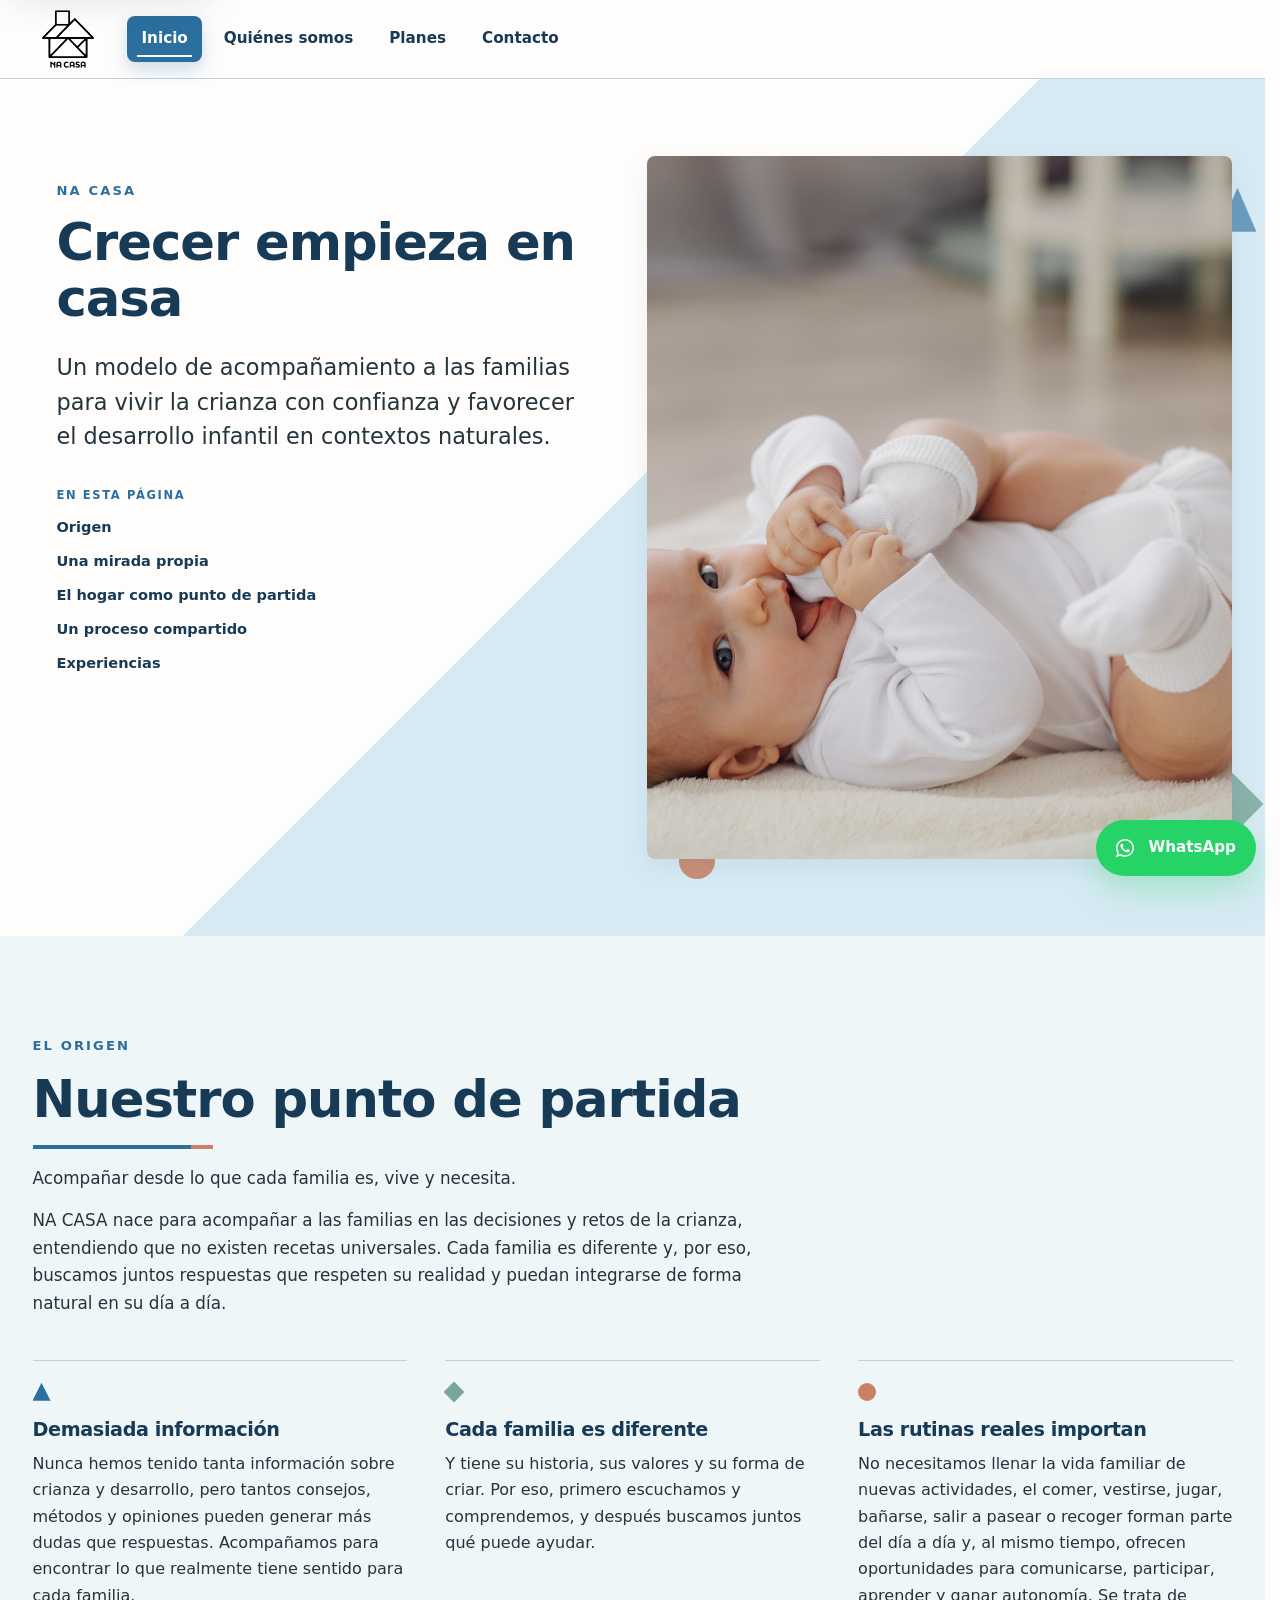
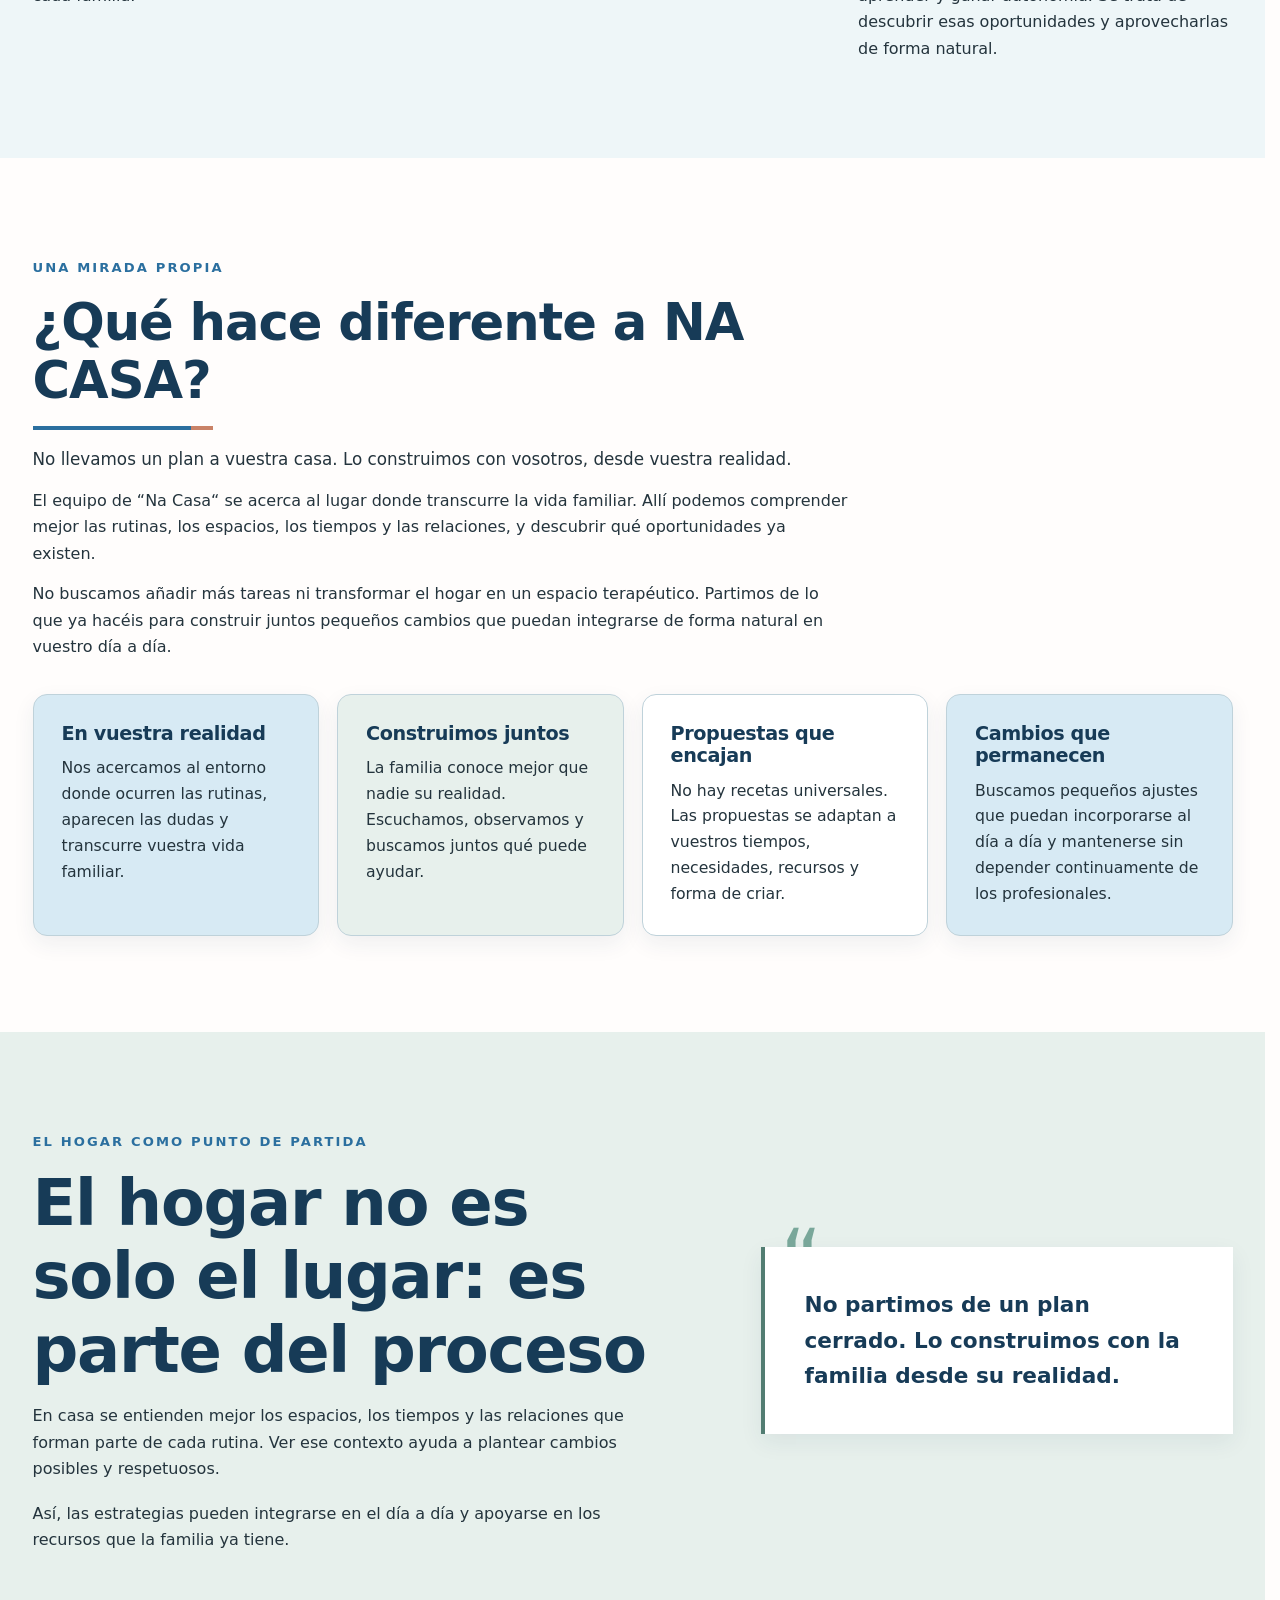
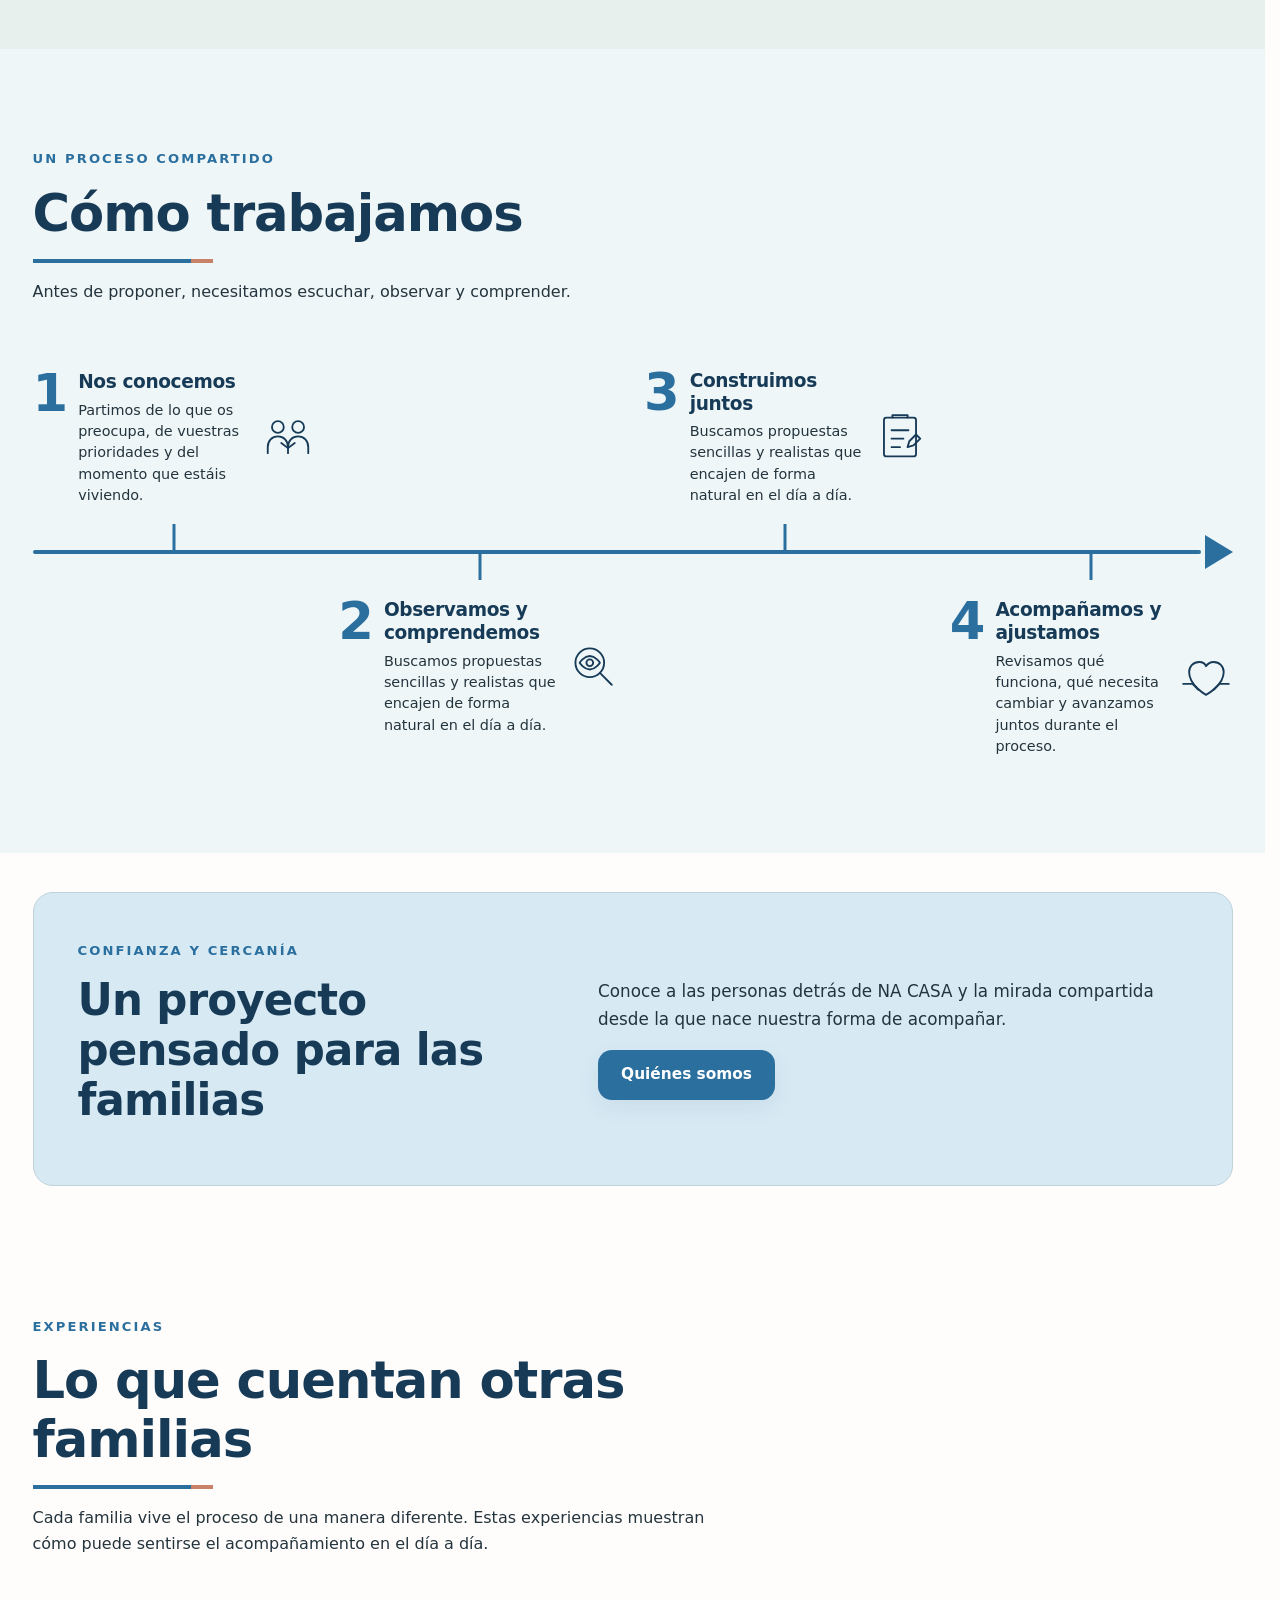
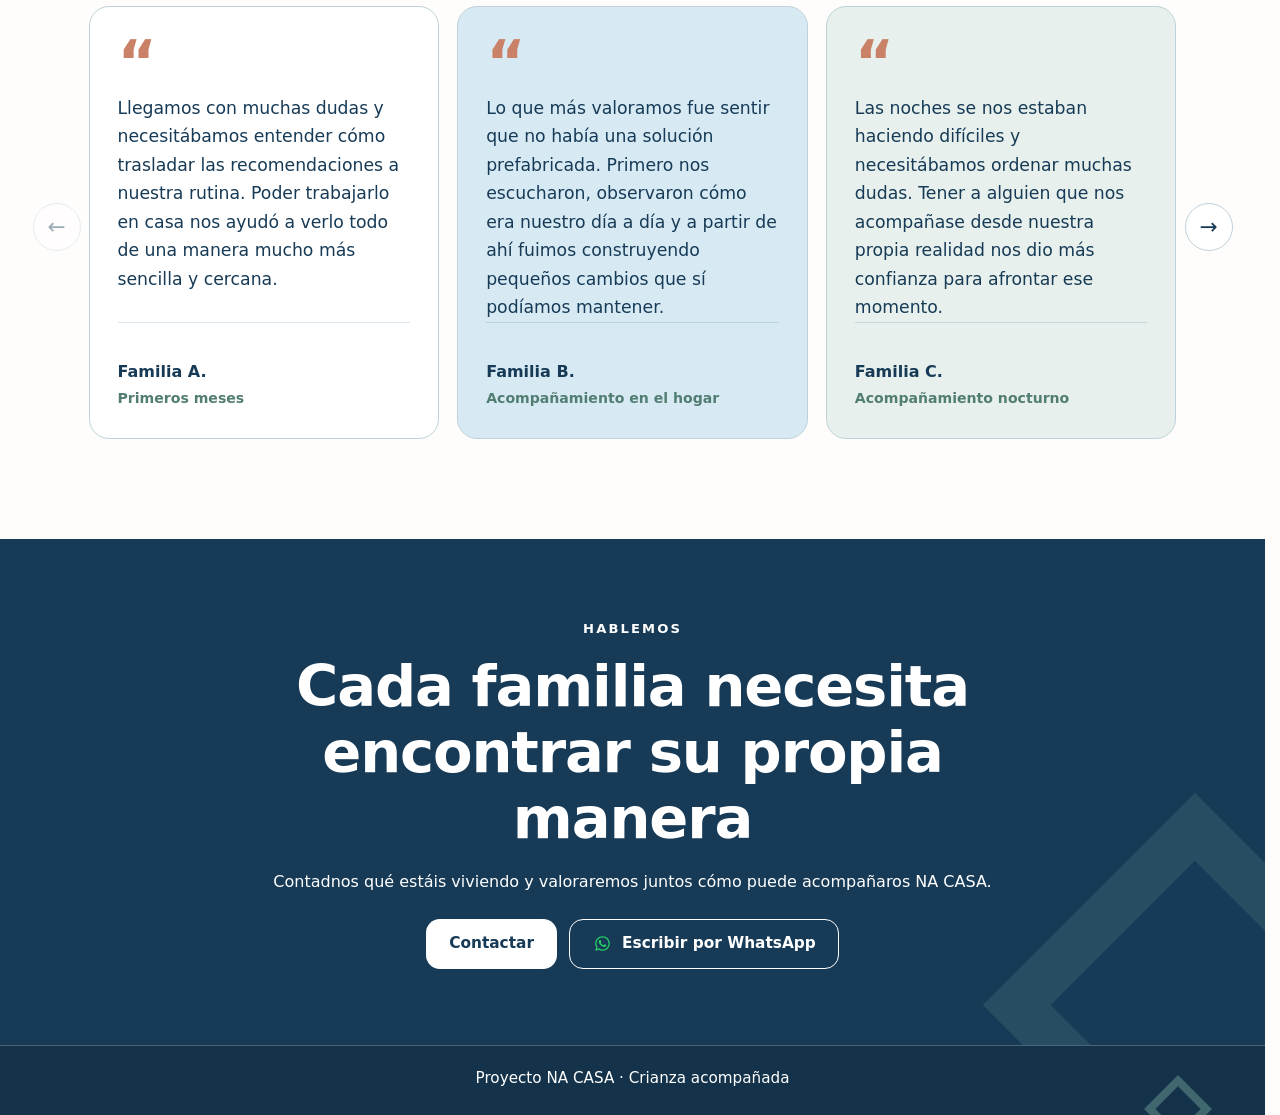
==== commit b50629e6: "link to experiences" ====
--- a/index.html
+++ b/index.html
@@ -52,6 +52,7 @@
                 <li><a href="#por-que-en-casa">El hogar como punto de partida</a></li>
                 <li hidden><a href="#accesos-principales">Encontrad vuestro siguiente paso</a></li>
                 <li><a href="#como-trabajamos">Un proceso compartido</a></li>
+                <li><a href="#experiencias">Experiencias</a></li>
               </ul>
             </nav>
             <div class="home-actions" hidden>
@@ -256,7 +257,7 @@
       </div>
     </section>
 
-    <section class="section home-experiences-section" aria-labelledby="experiencias-titulo">
+    <section id="experiencias" class="section home-experiences-section" aria-labelledby="experiencias-titulo">
       <div class="container">
         <div class="experiences-header">
           <div class="section-heading home-heading">
--- a/css/styles.css
+++ b/css/styles.css
@@ -179,7 +179,8 @@
 #diferencia-na-casa,
 #por-que-en-casa,
 #accesos-principales,
-#como-trabajamos {
+#como-trabajamos,
+#experiencias {
   scroll-margin-top: 20px;
 }
 
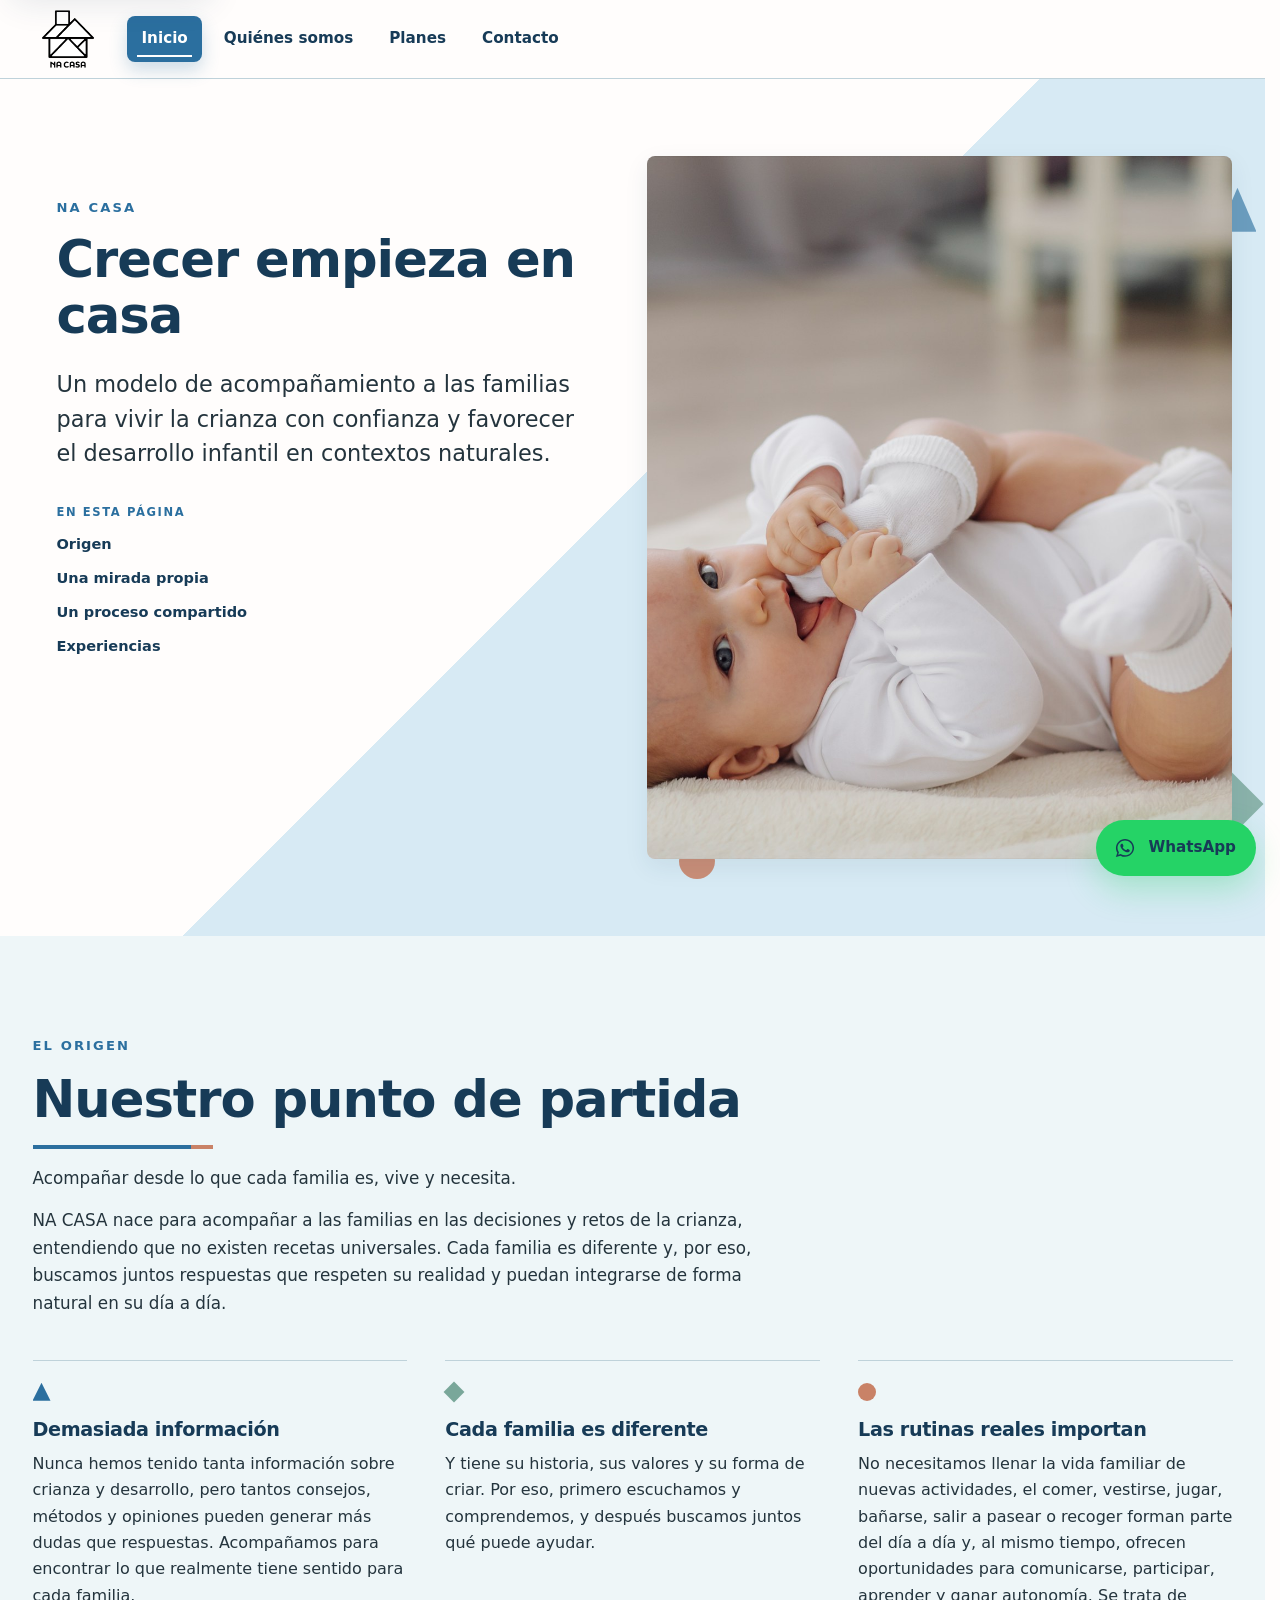
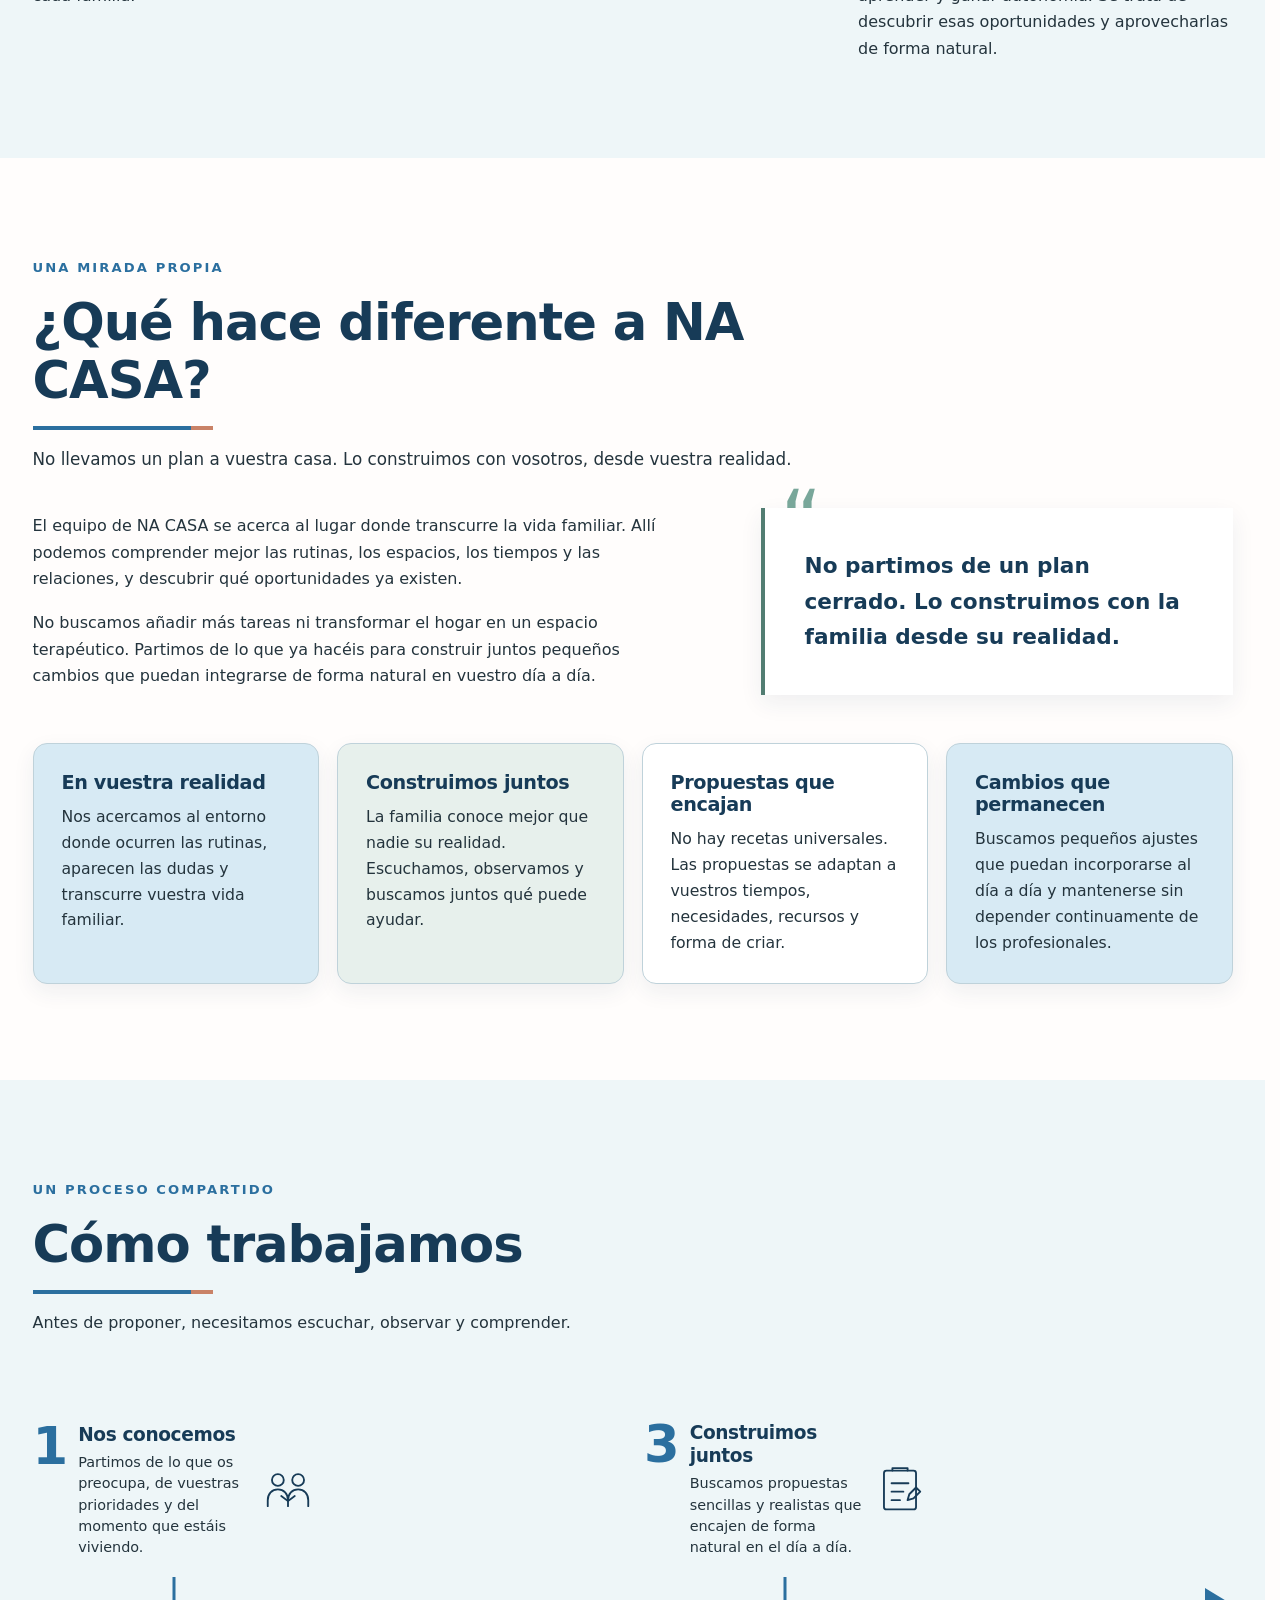
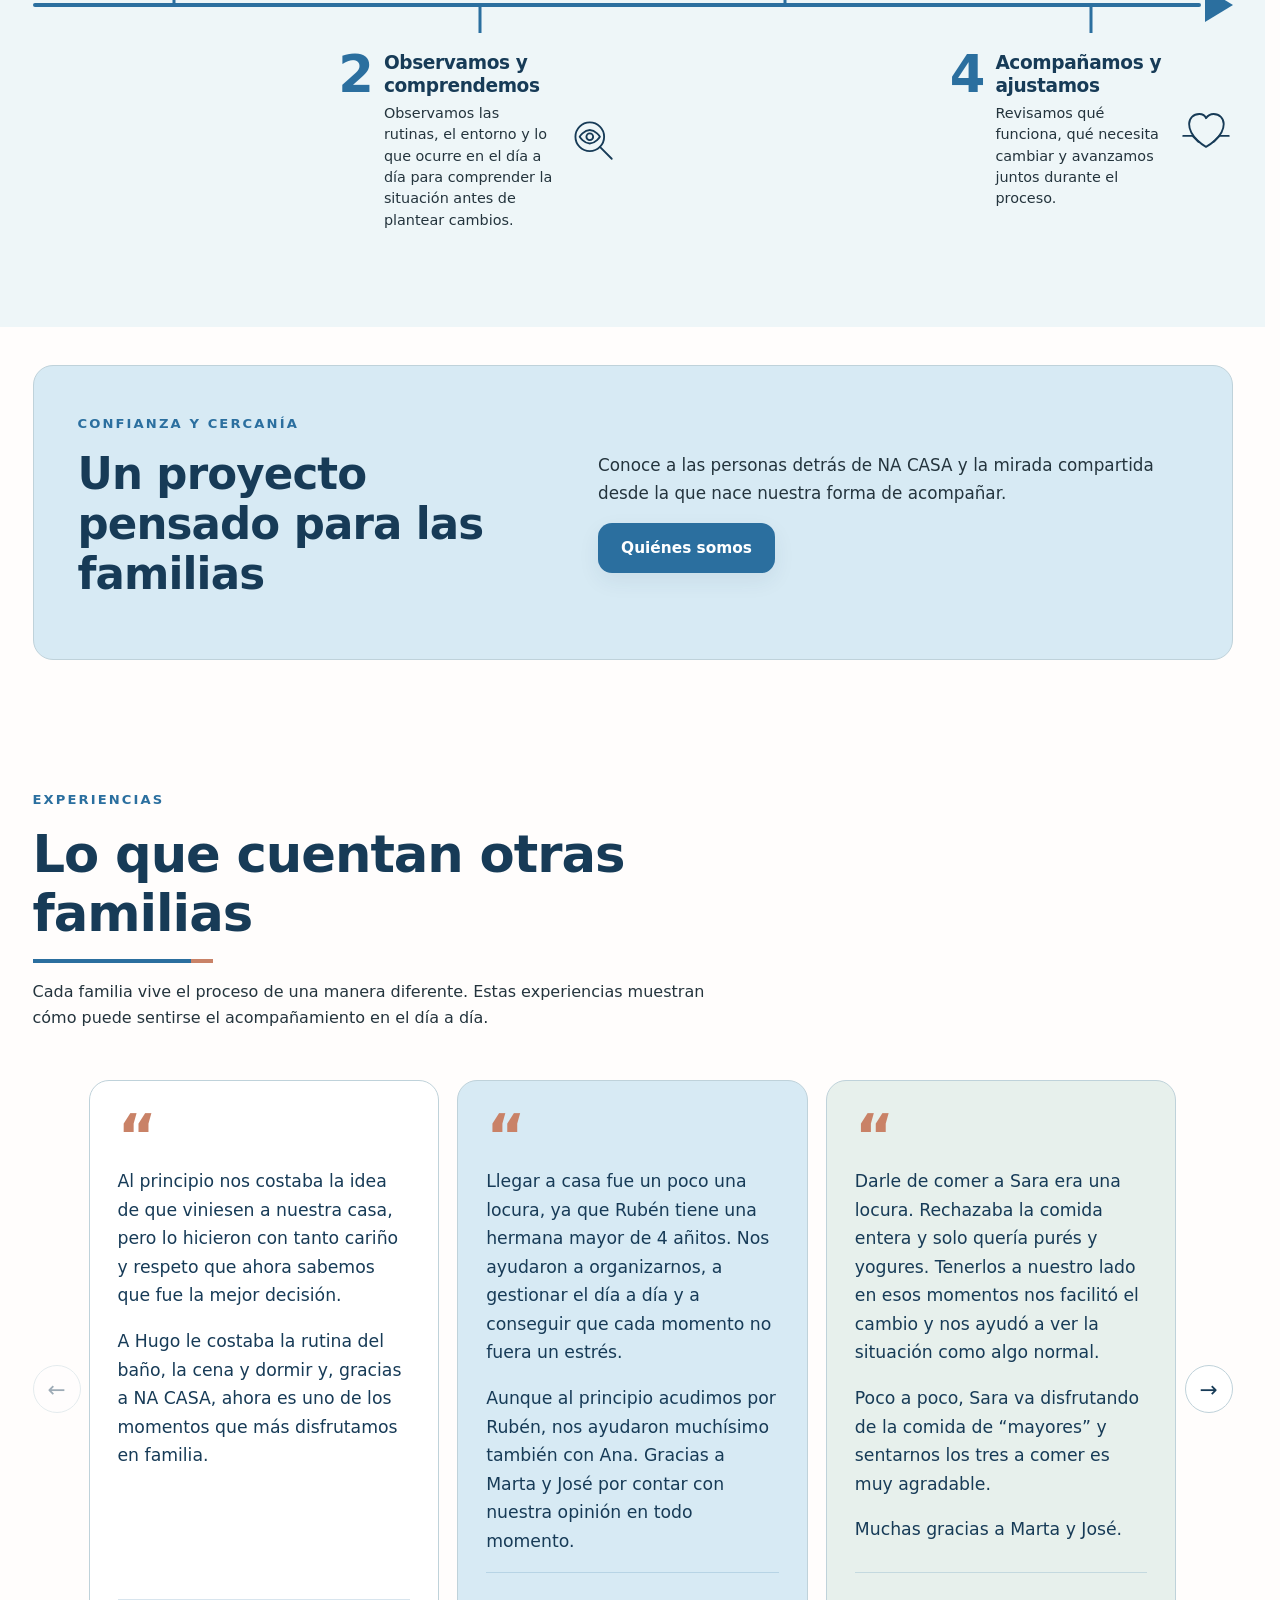
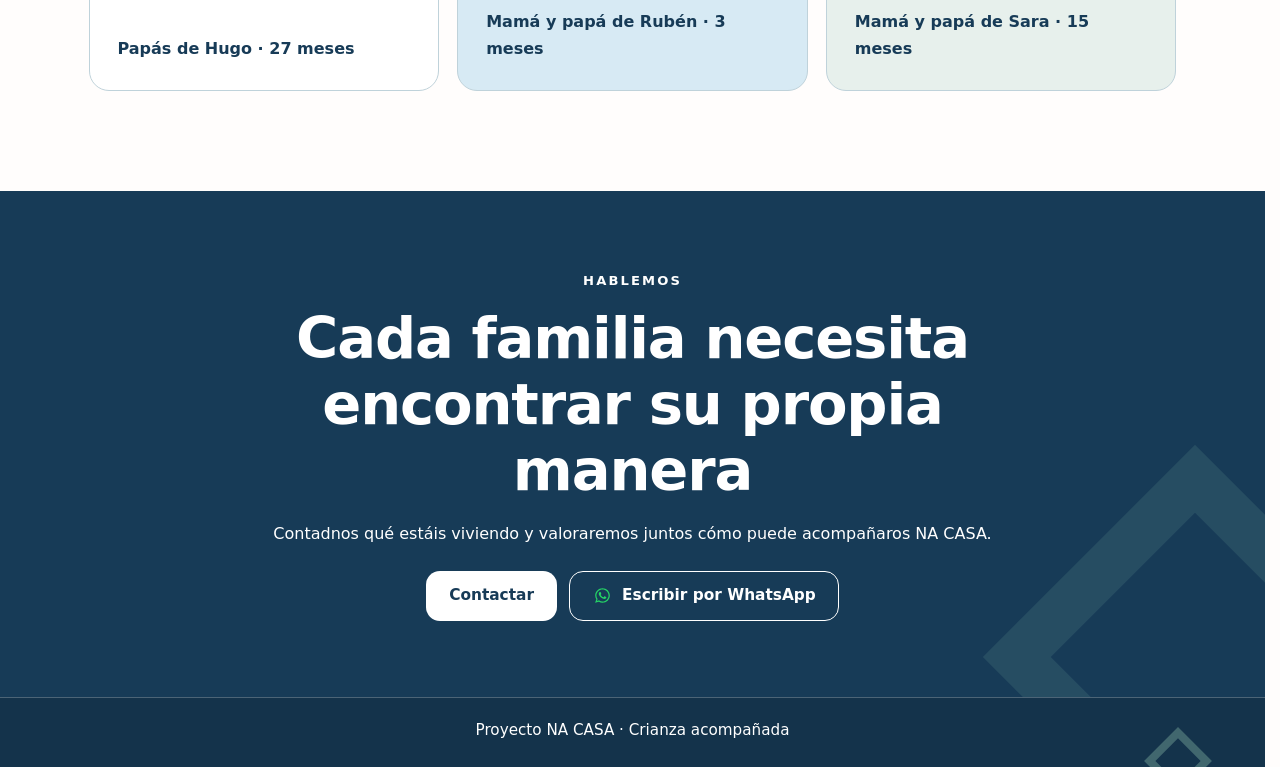
==== commit 27470a89: "clean code and experiences" ====
--- a/index.html
+++ b/index.html
@@ -22,12 +22,10 @@
         <img src="img/NA CASA LOGO_LOGO POSITIVO.png" alt="NA CASA" class="logo-img">
       </a>
 
-      <nav class="main-nav">
+      <nav class="main-nav" aria-label="Navegación principal">
         <a href="index.html" class="active" aria-current="page">Inicio</a>
         <a href="quienes-somos.html">Quiénes somos</a>
-        <a href="proyecto.html">Proyecto</a>
         <a href="planes.html">Planes</a>
-        <a href="cero-a-seis-meses.html">6 meses a 6 años</a>
         <a href="contacto.html">Contacto</a>
       </nav>
     </div>
@@ -49,15 +47,12 @@
               <ul class="home-page-index__list">
                 <li><a href="#por-que-nace">Origen</a></li>
                 <li><a href="#diferencia-na-casa">Una mirada propia</a></li>
-                <li><a href="#por-que-en-casa">El hogar como punto de partida</a></li>
+                <li hidden><a href="#por-que-en-casa">El hogar como punto de partida</a></li>
                 <li hidden><a href="#accesos-principales">Encontrad vuestro siguiente paso</a></li>
                 <li><a href="#como-trabajamos">Un proceso compartido</a></li>
                 <li><a href="#experiencias">Experiencias</a></li>
               </ul>
             </nav>
-            <div class="home-actions" hidden>
-              <a href="proyecto.html" class="button button--secondary review-hidden-destination">Conoce el proyecto</a>
-            </div>
           </div>
         </div>
         <figure class="home-hero__visual">
@@ -65,8 +60,8 @@
             class="home-hero__image"
             src="img/hero.jpg"
             alt="Bebé jugando tumbado en casa"
-            width="3960"
-            height="2640"
+            width="1920"
+            height="1280"
             decoding="async"
             fetchpriority="high"
           />
@@ -123,14 +118,22 @@
           <p class="section-label">UNA MIRADA PROPIA</p>
           <h2 id="diferencia-na-casa-titulo">¿Qué hace diferente a NA CASA?</h2>
           <p class="home-intro">No llevamos un plan a vuestra casa. Lo construimos con vosotros, desde vuestra realidad.</p>
-          <p>
-            El equipo de “Na Casa“ se acerca al lugar donde transcurre la vida familiar. 
-            Allí podemos comprender mejor las rutinas, los espacios, los tiempos y las relaciones, y descubrir qué oportunidades ya existen.
-          </p>
-          <p>
-            No buscamos añadir más tareas ni transformar el hogar en un espacio terapéutico. 
-            Partimos de lo que ya hacéis para construir juntos pequeños cambios que puedan integrarse de forma natural en vuestro día a día.
-          </p>
+        </div>
+        <div class="home-editorial home-difference-editorial">
+          <div class="home-editorial__content">
+            <p>
+              El equipo de NA CASA se acerca al lugar donde transcurre la vida familiar.
+              Allí podemos comprender mejor las rutinas, los espacios, los tiempos y las relaciones, y descubrir qué oportunidades ya existen.
+            </p>
+            <p>
+              No buscamos añadir más tareas ni transformar el hogar en un espacio terapéutico.
+              Partimos de lo que ya hacéis para construir juntos pequeños cambios que puedan integrarse de forma natural en vuestro día a día.
+            </p>
+          </div>
+          <aside class="home-editorial__note" aria-label="Idea principal">
+            <span aria-hidden="true">“</span>
+            <p>No partimos de un plan cerrado. Lo construimos con la familia desde su realidad.</p>
+          </aside>
         </div>
         <div class="difference-grid">
           <article class="card card--blue difference-card">
@@ -153,7 +156,7 @@
       </div>
     </section>
 
-    <section id="por-que-en-casa" class="section section--wellbeing" aria-labelledby="por-que-en-casa-titulo">
+    <section id="por-que-en-casa" class="section section--wellbeing" aria-labelledby="por-que-en-casa-titulo" hidden>
       <div class="container home-editorial">
         <div class="home-editorial__content">
           <p class="section-label">EL HOGAR COMO PUNTO DE PARTIDA</p>
@@ -189,7 +192,6 @@
           <article class="access-card access-card--wellbeing">
             <h3>6 meses a 6 años</h3>
             <p>Diferentes formas de organizar el apoyo según el momento y las necesidades de la familia.</p>
-            <a href="cero-a-seis-meses.html" class="text-link review-hidden-destination">Descubrir 6 meses a 6 años <span aria-hidden="true">→</span></a>
           </article>
         </div>
       </div>
@@ -217,7 +219,7 @@
               <span class="process-step__number">2</span>
               <div class="process-step__content">
                 <div class="process-step__heading"><h3>Observamos y comprendemos</h3><svg class="process-step__icon" viewBox="0 0 64 64" aria-hidden="true" focusable="false"><circle cx="27" cy="27" r="17"></circle><path d="M39 39l14 14M15 27s5-8 12-8 12 8 12 8-5 8-12 8-12-8-12-8z"></path><circle cx="27" cy="27" r="4"></circle></svg></div>
-                <p>Buscamos propuestas sencillas y realistas que encajen de forma natural en el día a día.</p>
+                <p>Observamos las rutinas, el entorno y lo que ocurre en el día a día para comprender la situación antes de plantear cambios.</p>
               </div>
             </div>
           </li>
@@ -276,59 +278,72 @@
               <span aria-hidden="true">→</span>
             </button>
           </div>
-          <!-- TODO: sustituir testimonios de mockup por experiencias reales validadas antes de producción -->
           <div id="experiences-track" class="experiences-track" data-experiences-track role="list" aria-label="Experiencias de familias" tabindex="0">
             <article class="experience-card" role="listitem">
               <blockquote>
                 <span class="experience-card__quote" aria-hidden="true">“</span>
-                <p>Llegamos con muchas dudas y necesitábamos entender cómo trasladar las recomendaciones a nuestra rutina. Poder trabajarlo en casa nos ayudó a verlo todo de una manera mucho más sencilla y cercana.</p>
-                <footer class="experience-card__footer">
-                  <cite>Familia A.</cite>
-                  <span>Primeros meses</span>
-                </footer>
-              </blockquote>
-            </article>
-
-            <article class="experience-card" role="listitem">
-              <blockquote>
-                <span class="experience-card__quote" aria-hidden="true">“</span>
-                <p>Lo que más valoramos fue sentir que no había una solución prefabricada. Primero nos escucharon, observaron cómo era nuestro día a día y a partir de ahí fuimos construyendo pequeños cambios que sí podíamos mantener.</p>
-                <footer class="experience-card__footer">
-                  <cite>Familia B.</cite>
-                  <span>Acompañamiento en el hogar</span>
-                </footer>
-              </blockquote>
-            </article>
-
-            <article class="experience-card" role="listitem">
-              <blockquote>
-                <span class="experience-card__quote" aria-hidden="true">“</span>
-                <p>Las noches se nos estaban haciendo difíciles y necesitábamos ordenar muchas dudas. Tener a alguien que nos acompañase desde nuestra propia realidad nos dio más confianza para afrontar ese momento.</p>
-                <footer class="experience-card__footer">
-                  <cite>Familia C.</cite>
-                  <span>Acompañamiento nocturno</span>
-                </footer>
-              </blockquote>
-            </article>
-
-            <article class="experience-card" role="listitem">
-              <blockquote>
-                <span class="experience-card__quote" aria-hidden="true">“</span>
-                <p>Nos gustó especialmente que las propuestas encajaran con nuestra forma de organizarnos. No sentimos que tuviéramos que cambiar toda nuestra vida, sino ir ajustando cosas concretas poco a poco.</p>
-                <footer class="experience-card__footer">
-                  <cite>Familia D.</cite>
-                  <span>Rutinas familiares</span>
-                </footer>
-              </blockquote>
-            </article>
-
-            <article class="experience-card" role="listitem">
-              <blockquote>
-                <span class="experience-card__quote" aria-hidden="true">“</span>
-                <p>Sentirnos escuchados y poder revisar juntos qué funcionaba y qué no fue muy importante para nosotros. El acompañamiento fue adaptándose a medida que también cambiaban nuestras necesidades.</p>
-                <footer class="experience-card__footer">
-                  <cite>Familia E.</cite>
-                  <span>Proceso de acompañamiento</span>
+                <p>Al principio nos costaba la idea de que viniesen a nuestra casa, pero lo hicieron con tanto cariño y respeto que ahora sabemos que fue la mejor decisión.</p>
+                <p>A Hugo le costaba la rutina del baño, la cena y dormir y, gracias a NA CASA, ahora es uno de los momentos que más disfrutamos en familia.</p>
+                <footer class="experience-card__footer">
+                  <cite>Papás de Hugo · 27 meses</cite>
+                </footer>
+              </blockquote>
+            </article>
+
+            <article class="experience-card" role="listitem">
+              <blockquote>
+                <span class="experience-card__quote" aria-hidden="true">“</span>
+                <p>Llegar a casa fue un poco una locura, ya que Rubén tiene una hermana mayor de 4 añitos. Nos ayudaron a organizarnos, a gestionar el día a día y a conseguir que cada momento no fuera un estrés.</p>
+                <p>Aunque al principio acudimos por Rubén, nos ayudaron muchísimo también con Ana. Gracias a Marta y José por contar con nuestra opinión en todo momento.</p>
+                <footer class="experience-card__footer">
+                  <cite>Mamá y papá de Rubén · 3 meses</cite>
+                </footer>
+              </blockquote>
+            </article>
+
+            <article class="experience-card" role="listitem">
+              <blockquote>
+                <span class="experience-card__quote" aria-hidden="true">“</span>
+                <p>Darle de comer a Sara era una locura. Rechazaba la comida entera y solo quería purés y yogures. Tenerlos a nuestro lado en esos momentos nos facilitó el cambio y nos ayudó a ver la situación como algo normal.</p>
+                <p>Poco a poco, Sara va disfrutando de la comida de “mayores” y sentarnos los tres a comer es muy agradable.</p>
+                <p>Muchas gracias a Marta y José.</p>
+                <footer class="experience-card__footer">
+                  <cite>Mamá y papá de Sara · 15 meses</cite>
+                </footer>
+              </blockquote>
+            </article>
+
+            <article class="experience-card" role="listitem">
+              <blockquote>
+                <span class="experience-card__quote" aria-hidden="true">“</span>
+                <p>Salir a pasear era una auténtica locura: que si la silla, la moto… para al final acabar en brazos, cuando no salía corriendo.</p>
+                <p>Tener a Marta en esos paseos nos ayudó a entender lo que pasaba y a aprender a disfrutar de esos momentos. Nos dio seguridad y herramientas para poder gestionar sus enfados.</p>
+                <p>Con paciencia y cariño lo hemos conseguido. Gracias a NA CASA.</p>
+                <footer class="experience-card__footer">
+                  <cite>Mamás de Iker · 38 meses</cite>
+                </footer>
+              </blockquote>
+            </article>
+
+            <article class="experience-card" role="listitem">
+              <blockquote>
+                <span class="experience-card__quote" aria-hidden="true">“</span>
+                <p>El día a día era un poco loco, con nuestras hijas corriendo todo el día de un lado a otro. Tener rutinas era algo impensable. Pero con su acompañamiento, ¡lo hemos conseguido!</p>
+                <p>Gracias por todo. Por estar ahí con tanto cariño hacia nuestro día a día como familia. Realmente nos habéis hecho sentir especiales.</p>
+                <p>José y Marta, sin duda estaremos en contacto.</p>
+                <footer class="experience-card__footer">
+                  <cite>Familia de Leire y Paula · 18 meses</cite>
+                </footer>
+              </blockquote>
+            </article>
+
+            <article class="experience-card" role="listitem">
+              <blockquote>
+                <span class="experience-card__quote" aria-hidden="true">“</span>
+                <p>Estamos muy contentos. Nuestro hijo de 5 años tenía una rabieta cada vez que íbamos al súper y quería algo. Con Marta supimos controlar esas rabietas.</p>
+                <p>Súper agradecidos con el método y, sobre todo, con la paciencia de Marta.</p>
+                <footer class="experience-card__footer">
+                  <cite>Papás de Óscar · 5 años</cite>
                 </footer>
               </blockquote>
             </article>
@@ -345,7 +360,6 @@
         <p>Contadnos qué estáis viviendo y valoraremos juntos cómo puede acompañaros NA CASA.</p>
         <div class="home-actions">
           <a href="contacto.html" class="button button--light">Contactar</a>
-          <!-- TODO: confirmar número oficial de WhatsApp -->
           <a href="https://wa.me/34686826958?text=Hola%2C%20he%20visto%20la%20web%20de%20NA%20CASA%20y%20me%20gustar%C3%ADa%20recibir%20m%C3%A1s%20informaci%C3%B3n."
              class="button button--outline-light" target="_blank" rel="noopener noreferrer">
             <svg class="button-whatsapp-icon" viewBox="0 0 32 32" aria-hidden="true" focusable="false">
@@ -365,7 +379,6 @@
     </div>
   </footer>
 
-  <!-- TODO: confirmar número oficial de WhatsApp -->
   <a class="whatsapp-float"
      href="https://wa.me/34686826958?text=Hola%2C%20he%20visto%20la%20web%20de%20NA%20CASA%20y%20me%20gustar%C3%ADa%20recibir%20m%C3%A1s%20informaci%C3%B3n."
      target="_blank"
--- a/css/styles.css
+++ b/css/styles.css
@@ -108,7 +108,7 @@
 .plans-guidance > .review-note p:last-child { font-size: 0.93rem; }
 .plans-final-cta { padding-block: clamp(3.25rem, 6vw, 4.75rem); }
 .plans-final-cta__content { max-width: 820px; text-align: center; }
-.plans-final-cta .section-label { color: var(--color-sage-soft); }
+.plans-final-cta .section-label { color: #86afa4; }
 .plans-final-cta .home-actions { justify-content: center; margin-top: 26px; }
 
 @media (max-width: 1024px) {
@@ -144,21 +144,6 @@
 @media (max-width: 420px) {
   .service-card__facts { grid-template-columns: 1fr; gap: 10px; }
 }
-/* 0 a 6 años */
-.first-months-hero { padding: clamp(4rem, 8vw, 6.5rem) 0; background: linear-gradient(138deg, var(--color-background) 0 74%, var(--color-card-blue) 74% 100%); }
-.first-months-hero__content { max-width: 900px; }
-.first-months-hero__content h1 { max-width: 15ch; margin-bottom: 24px; font-size: clamp(2.7rem, 5.6vw, 4.9rem); }
-.first-months-hero__lead { max-width: 67ch; margin-bottom: 14px; font-size: clamp(1.08rem, 1.7vw, 1.25rem); }
-.first-months-hero__content > p:last-child { max-width: 61ch; }
-.first-months-final { padding-block: clamp(3.25rem, 6vw, 4.75rem); }
-.first-months-final__content { max-width: 820px; text-align: center; }
-.first-months-final .section-label { color: var(--color-sage-soft); }
-.first-months-final__content > p:not(.section-label) { max-width: 65ch; margin-inline: auto; color: var(--color-text-inverse); font-size: clamp(1.05rem, 1.6vw, 1.2rem); }
-.first-months-final .home-actions { justify-content: center; margin-top: 26px; }
-@media (max-width: 640px) {
-  .first-months-hero { padding-block: clamp(3.25rem, 12vw, 4.5rem); background: linear-gradient(155deg, var(--color-background) 0 84%, var(--color-card-blue) 84% 100%); }
-}
-
 *,
 *::before,
 *::after {
@@ -494,12 +479,6 @@
   left: 10px;
   height: 2px;
   background: var(--color-text-inverse);
-}
-
-/* Revisión temporal: estas pantallas se conservan, pero no aparecen en el menú. */
-.main-nav a[href="proyecto.html"],
-.main-nav a[href="cero-a-seis-meses.html"] {
-  display: none;
 }
 
 .hero {
@@ -752,7 +731,7 @@
 .contact-form input,
 .contact-form textarea {
   width: 100%;
-  border: 1px solid var(--color-border);
+  border: 1px solid #7896a2;
   border-radius: var(--radius-small);
   padding: 14px 16px;
   font: inherit;
@@ -1068,6 +1047,10 @@
   margin-bottom: 34px;
 }
 
+.home-difference-editorial {
+  margin-bottom: clamp(2.5rem, 4vw, 3rem);
+}
+
 .difference-card {
   display: flex;
   height: 100%;
@@ -1162,31 +1145,6 @@
 
 .text-link:hover {
   color: var(--color-primary);
-}
-
-/* Marca temporal para localizar enlaces que todavía apuntan a pantallas ocultas. */
-.review-hidden-destination,
-.review-hidden-destination:hover {
-  display: inline-flex;
-  width: fit-content;
-  max-width: 100%;
-  min-height: var(--control-height);
-  align-items: center;
-  justify-content: center;
-  padding: 12px 22px;
-  border: 1px solid #8f1d1d;
-  border-radius: var(--radius-medium);
-  background: #c62828;
-  color: #ffffff;
-  text-align: center;
-  text-decoration: none;
-  box-shadow: 0 8px 18px rgba(143, 29, 29, 0.24);
-}
-
-.review-hidden-destination:hover {
-  background: #a61b1b;
-  color: #ffffff;
-  transform: translateY(-2px);
 }
 
 .process-timeline {
@@ -1402,6 +1360,10 @@
   line-height: 1.65;
 }
 
+.experience-card blockquote > p + p {
+  margin-top: 1em;
+}
+
 .experience-card__footer {
   display: grid;
   gap: 2px;
@@ -2270,7 +2232,7 @@
   padding: 0 20px 0 16px;
   border-radius: 999px;
   background: #25d366;
-  color: var(--color-text-inverse);
+  color: var(--color-primary-deep);
   font-weight: 800;
   line-height: 1;
   box-shadow: 0 14px 32px rgba(37, 211, 102, 0.28);
@@ -2280,13 +2242,13 @@
 
 .whatsapp-float:hover {
   background: #1ebe5d;
-  color: var(--color-text-inverse);
+  color: var(--color-primary-deep);
   transform: translateY(-3px);
   box-shadow: 0 18px 42px rgba(37, 211, 102, 0.38);
 }
 
 .whatsapp-float:focus-visible {
-  outline: 3px solid rgba(37, 211, 102, 0.36);
+  outline: 3px solid var(--color-primary-deep);
   outline-offset: 4px;
 }
 
@@ -2317,246 +2279,6 @@
   }
 }
 
-/* Proyecto */
-.project-hero {
-  position: relative;
-  overflow: hidden;
-  padding: clamp(4rem, 9vw, 7.5rem) 0;
-  background: linear-gradient(118deg, var(--color-background) 0 58%, var(--color-card-blue) 58% 100%);
-}
-
-.project-hero__layout {
-  display: grid;
-  grid-template-columns: minmax(0, 1.08fr) minmax(300px, 0.92fr);
-  gap: clamp(2.5rem, 7vw, 6.5rem);
-  align-items: center;
-}
-
-.project-hero__content {
-  position: relative;
-  z-index: 1;
-}
-
-.project-hero__content h1 {
-  max-width: 14ch;
-  margin-bottom: 24px;
-  font-size: clamp(2.75rem, 5.5vw, 4.8rem);
-}
-
-.project-hero__lead {
-  max-width: 64ch;
-  margin-bottom: 28px;
-  font-size: clamp(1.05rem, 1.6vw, 1.2rem);
-}
-
-.project-hero__identity {
-  position: relative;
-  display: grid;
-  min-height: clamp(330px, 38vw, 480px);
-  place-items: center;
-}
-
-.project-hero__identity::before {
-  content: "";
-  position: absolute;
-  width: min(92%, 430px);
-  aspect-ratio: 1;
-  border: 1px solid var(--color-border);
-  background: rgba(255, 255, 255, 0.58);
-  transform: rotate(45deg);
-}
-
-.project-hero__identity > img {
-  position: relative;
-  z-index: 1;
-  width: min(70%, 330px);
-}
-
-.project-shape {
-  position: absolute;
-  z-index: 1;
-  display: block;
-  pointer-events: none;
-}
-
-.project-shape--blue {
-  top: 8%;
-  right: 5%;
-  width: 58px;
-  height: 58px;
-  background: var(--color-primary);
-  clip-path: polygon(0 0, 100% 100%, 0 100%);
-}
-
-.project-shape--sage {
-  right: 12%;
-  bottom: 4%;
-  width: 48px;
-  height: 48px;
-  background: var(--color-sage-soft);
-  transform: rotate(45deg);
-}
-
-.project-shape--human {
-  bottom: 13%;
-  left: 3%;
-  width: 28px;
-  height: 28px;
-  border-radius: 50%;
-  background: var(--color-human);
-}
-
-.project-origin,
-.project-editorial,
-.project-profile {
-  display: grid;
-  grid-template-columns: minmax(0, 0.9fr) minmax(0, 1.1fr);
-  gap: clamp(2rem, 7vw, 6rem);
-  align-items: start;
-}
-
-.project-heading {
-  margin-bottom: 34px;
-}
-
-.project-origin .project-heading,
-.project-profile .section-label {
-  margin-bottom: 0;
-}
-
-.project-prose {
-  max-width: 680px;
-  font-size: clamp(1.02rem, 1.4vw, 1.12rem);
-}
-
-.project-prose p + p,
-.project-identity__content p + p {
-  margin-top: 20px;
-}
-
-.project-principles {
-  display: grid;
-  grid-template-columns: repeat(4, minmax(0, 1fr));
-  gap: 20px;
-}
-
-.project-principle {
-  min-height: 260px;
-  padding: clamp(1.4rem, 2.5vw, 2rem);
-  border: 1px solid var(--color-border);
-  border-radius: var(--radius-medium);
-  background: var(--color-surface);
-}
-
-.project-principle--blue {
-  background: var(--color-card-blue);
-}
-
-.project-principle--sage {
-  background: var(--color-card-wellbeing);
-}
-
-.project-principle__shape {
-  display: block;
-  width: 20px;
-  height: 20px;
-  margin-bottom: 38px;
-  pointer-events: none;
-}
-
-.project-principle__shape--triangle {
-  background: var(--color-primary);
-  clip-path: polygon(50% 0, 100% 100%, 0 100%);
-}
-
-.project-principle__shape--diamond {
-  background: var(--color-sage);
-  transform: rotate(45deg) scale(0.78);
-}
-
-.project-principle__shape--outline {
-  border: 2px solid var(--color-primary);
-  border-radius: 2px;
-  transform: rotate(45deg) scale(0.78);
-}
-
-.project-principle__shape--circle {
-  border-radius: 50%;
-  background: var(--color-human);
-}
-
-.project-editorial > div:first-child {
-  max-width: 580px;
-}
-
-.project-family {
-  display: grid;
-  grid-template-columns: minmax(0, 0.85fr) minmax(0, 1.15fr);
-  overflow: hidden;
-  border-radius: var(--radius-large);
-  background: var(--color-primary-deep);
-}
-
-.project-family__statement,
-.project-family__points {
-  padding: clamp(2rem, 5vw, 4rem);
-}
-
-.project-family__statement h2,
-.project-family__statement p,
-.project-family__points h3,
-.project-family__points p {
-  color: var(--color-text-inverse);
-}
-
-.project-family__statement .section-label {
-  color: var(--color-sage-soft);
-}
-
-.project-family__statement > p:last-child {
-  max-width: 46ch;
-  font-size: 1.08rem;
-}
-
-.project-family__points {
-  background: rgba(255, 255, 255, 0.07);
-}
-
-.project-family__points article {
-  padding-block: 24px;
-  border-top: 1px solid rgba(255, 255, 255, 0.24);
-}
-
-.project-family__points article:first-child {
-  padding-top: 0;
-  border-top: 0;
-}
-
-.project-family__points article:last-child {
-  padding-bottom: 0;
-}
-
-.project-identity {
-  display: grid;
-  grid-template-columns: minmax(0, 0.95fr) minmax(0, 1.05fr);
-  gap: clamp(2rem, 7vw, 6rem);
-  align-items: start;
-}
-
-.project-identity__heading h2::after {
-  content: "";
-  display: block;
-  width: min(150px, 38vw);
-  height: 3px;
-  margin-top: 20px;
-  background: linear-gradient(90deg, var(--color-primary) 0 86%, var(--color-human) 86% 100%);
-}
-
-.project-identity__content {
-  max-width: 640px;
-  padding-top: 36px;
-}
-
 .review-note {
   padding: clamp(1.4rem, 3vw, 2rem);
   border: 1px solid var(--color-border);
@@ -2584,207 +2306,12 @@
 }
 
 .project-final-cta .section-label {
-  color: var(--color-sage-soft);
+  color: #86afa4;
 }
 
 .project-final-cta .home-actions {
   justify-content: center;
   margin-top: 26px;
-}
-
-@media (max-width: 1100px) {
-  .project-principles {
-    grid-template-columns: repeat(2, minmax(0, 1fr));
-  }
-}
-
-@media (max-width: 820px) {
-  .project-hero {
-    padding: 4rem 0;
-    background: linear-gradient(160deg, var(--color-background) 0 66%, var(--color-card-blue) 66% 100%);
-  }
-
-  .project-hero__layout,
-  .project-origin,
-  .project-editorial,
-  .project-profile,
-  .project-family,
-  .project-identity {
-    grid-template-columns: 1fr;
-  }
-
-  .project-hero__identity {
-    min-height: 330px;
-  }
-
-  .project-origin .project-heading {
-    margin-bottom: 0;
-  }
-
-  .project-family__points {
-    padding-top: 0;
-    background: transparent;
-  }
-
-  .project-identity__content {
-    padding-top: 0;
-  }
-}
-
-@media (max-width: 640px) {
-  .project-hero__content h1 {
-    font-size: clamp(2.45rem, 13vw, 3.5rem);
-  }
-
-  .project-hero__identity {
-    min-height: 270px;
-  }
-
-  .project-hero__identity::before {
-    width: min(76vw, 290px);
-  }
-
-  .project-shape--blue {
-    width: 42px;
-    height: 42px;
-  }
-
-  .project-shape--sage {
-    width: 36px;
-    height: 36px;
-  }
-
-  .project-principles {
-    grid-template-columns: 1fr;
-  }
-
-  .project-principle {
-    min-height: 0;
-  }
-
-  .project-principle__shape {
-    margin-bottom: 24px;
-  }
-
-  .project-family__statement,
-  .project-family__points {
-    padding: 28px 22px;
-  }
-
-  .project-family__points {
-    padding-top: 0;
-  }
-
-}
-
-/* Servicios de 0 a 6 años */
-.first-months-services {
-  padding-block: clamp(3.75rem, 7vw, 5.5rem);
-}
-
-.first-months-services__heading {
-  margin-bottom: clamp(1.75rem, 4vw, 2.75rem);
-}
-
-.first-months-services__heading h2::after {
-  display: none;
-}
-
-.first-months-services__heading > p:last-child {
-  font-size: clamp(1.05rem, 1.5vw, 1.18rem);
-}
-
-.first-months-services__grid {
-  align-items: stretch;
-}
-
-.first-months-services__grid .first-months-service {
-  border-color: var(--color-border);
-  box-shadow: none;
-}
-
-.first-months-service .service-card__commercial {
-  padding-top: 18px;
-  border-top: 1px solid var(--color-border);
-}
-
-.first-months-service__place {
-  grid-template-columns: 1fr;
-  padding: 0 0 18px;
-  border: 0;
-  border-radius: 0;
-  background: transparent;
-}
-
-.first-months-service__options {
-  margin: 0;
-  padding: 0;
-  border: 0;
-  border-top: 1px solid var(--color-border);
-  border-radius: 0;
-  background: transparent;
-  list-style: none;
-}
-
-.first-months-service__options li {
-  display: grid;
-  grid-template-columns: minmax(0, 1fr) minmax(88px, auto);
-  gap: 16px;
-  align-items: end;
-  padding: 18px 0 0;
-}
-
-.first-months-service__options li + li {
-  margin-top: 18px;
-  padding-top: 18px;
-  border-top: 1px solid var(--color-border);
-}
-
-.first-months-service__field {
-  display: grid;
-  min-width: 0;
-  gap: 4px;
-  color: var(--color-text-heading);
-  font-weight: 700;
-}
-
-.first-months-service__field--price {
-  justify-items: end;
-  text-align: right;
-  white-space: nowrap;
-}
-
-.first-months-service__field--price strong {
-  font-size: clamp(1.15rem, 2vw, 1.4rem);
-}
-
-.first-months-service__label {
-  color: var(--color-primary);
-  font-size: 0.72rem;
-  font-weight: 800;
-  letter-spacing: 0.12em;
-}
-
-.first-months-services__cta {
-  margin-top: clamp(1.75rem, 4vw, 2.5rem);
-}
-
-@media (max-width: 640px) {
-  .first-months-services__cta {
-    width: 100%;
-  }
-}
-
-@media (max-width: 360px) {
-  .first-months-service__options li {
-    grid-template-columns: 1fr;
-    gap: 10px;
-  }
-
-  .first-months-service__field--price {
-    justify-items: start;
-    text-align: left;
-  }
 }
 
 /* Quiénes somos */
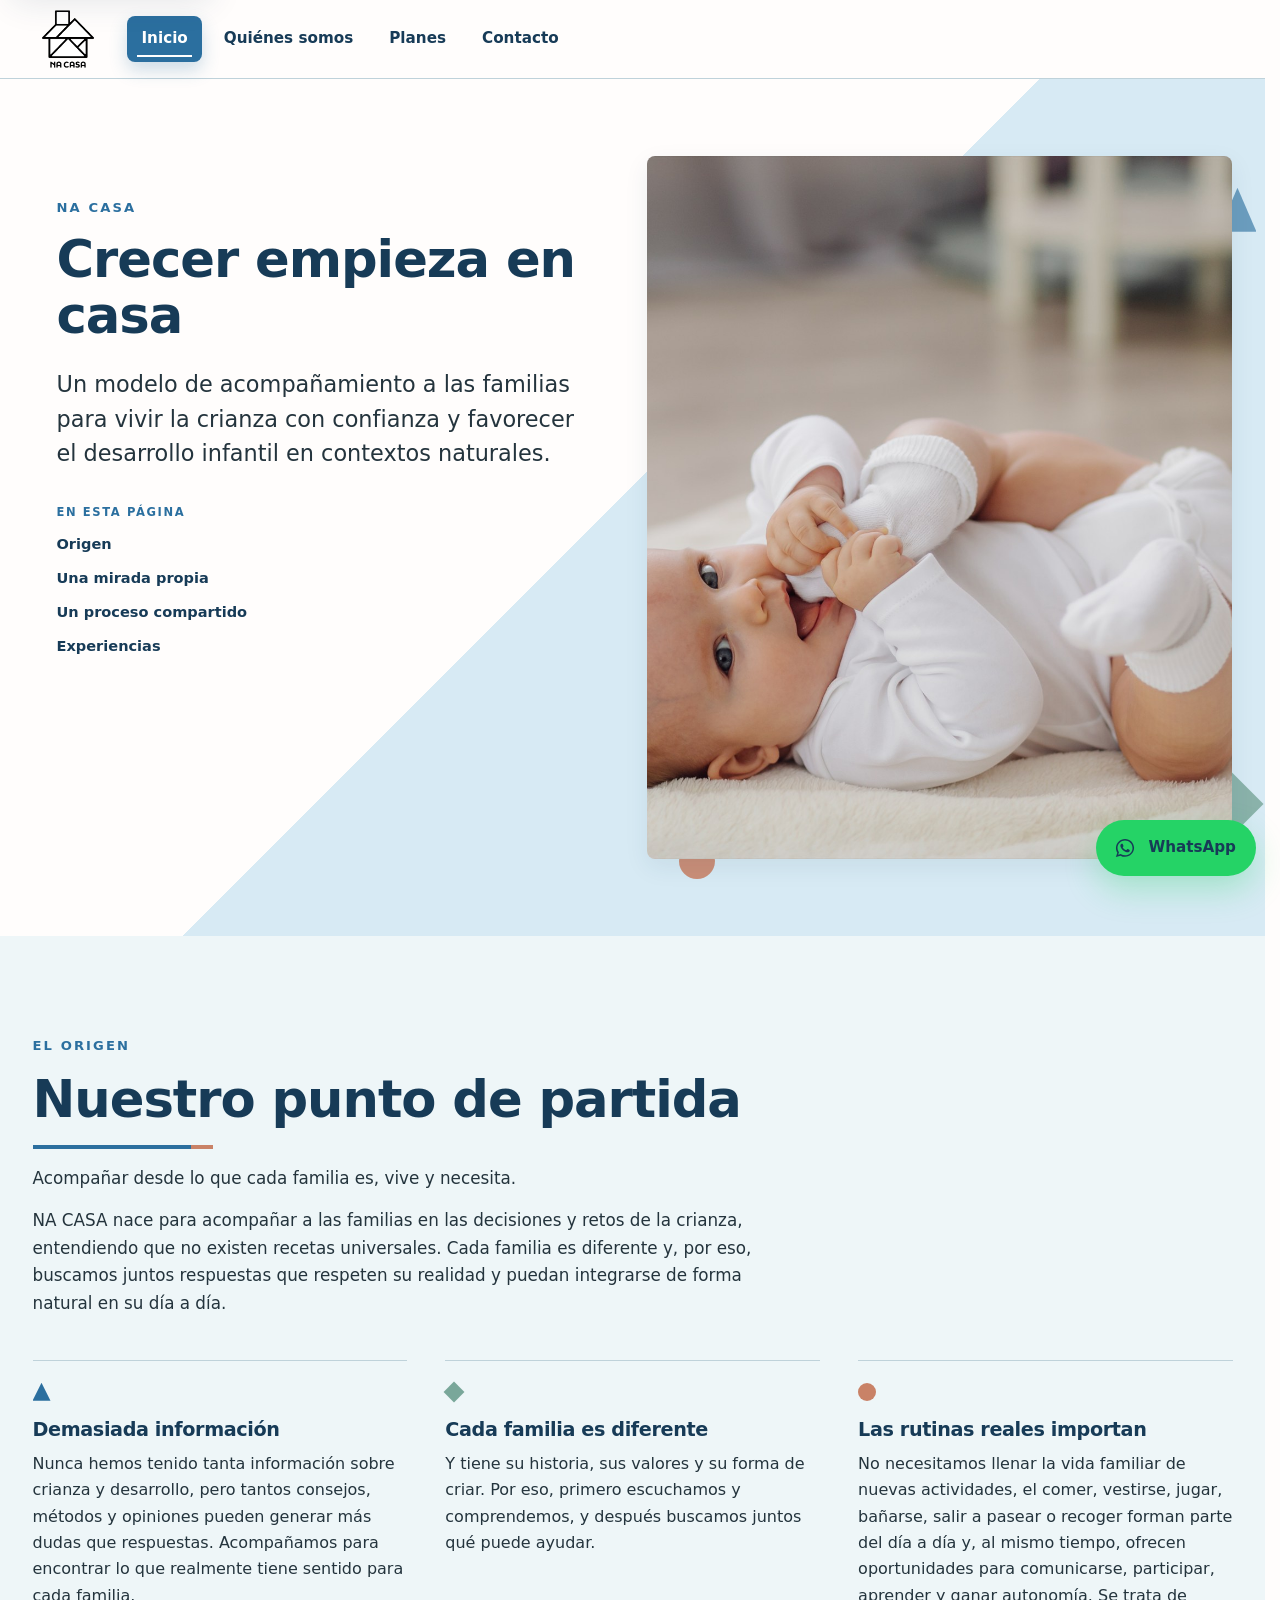
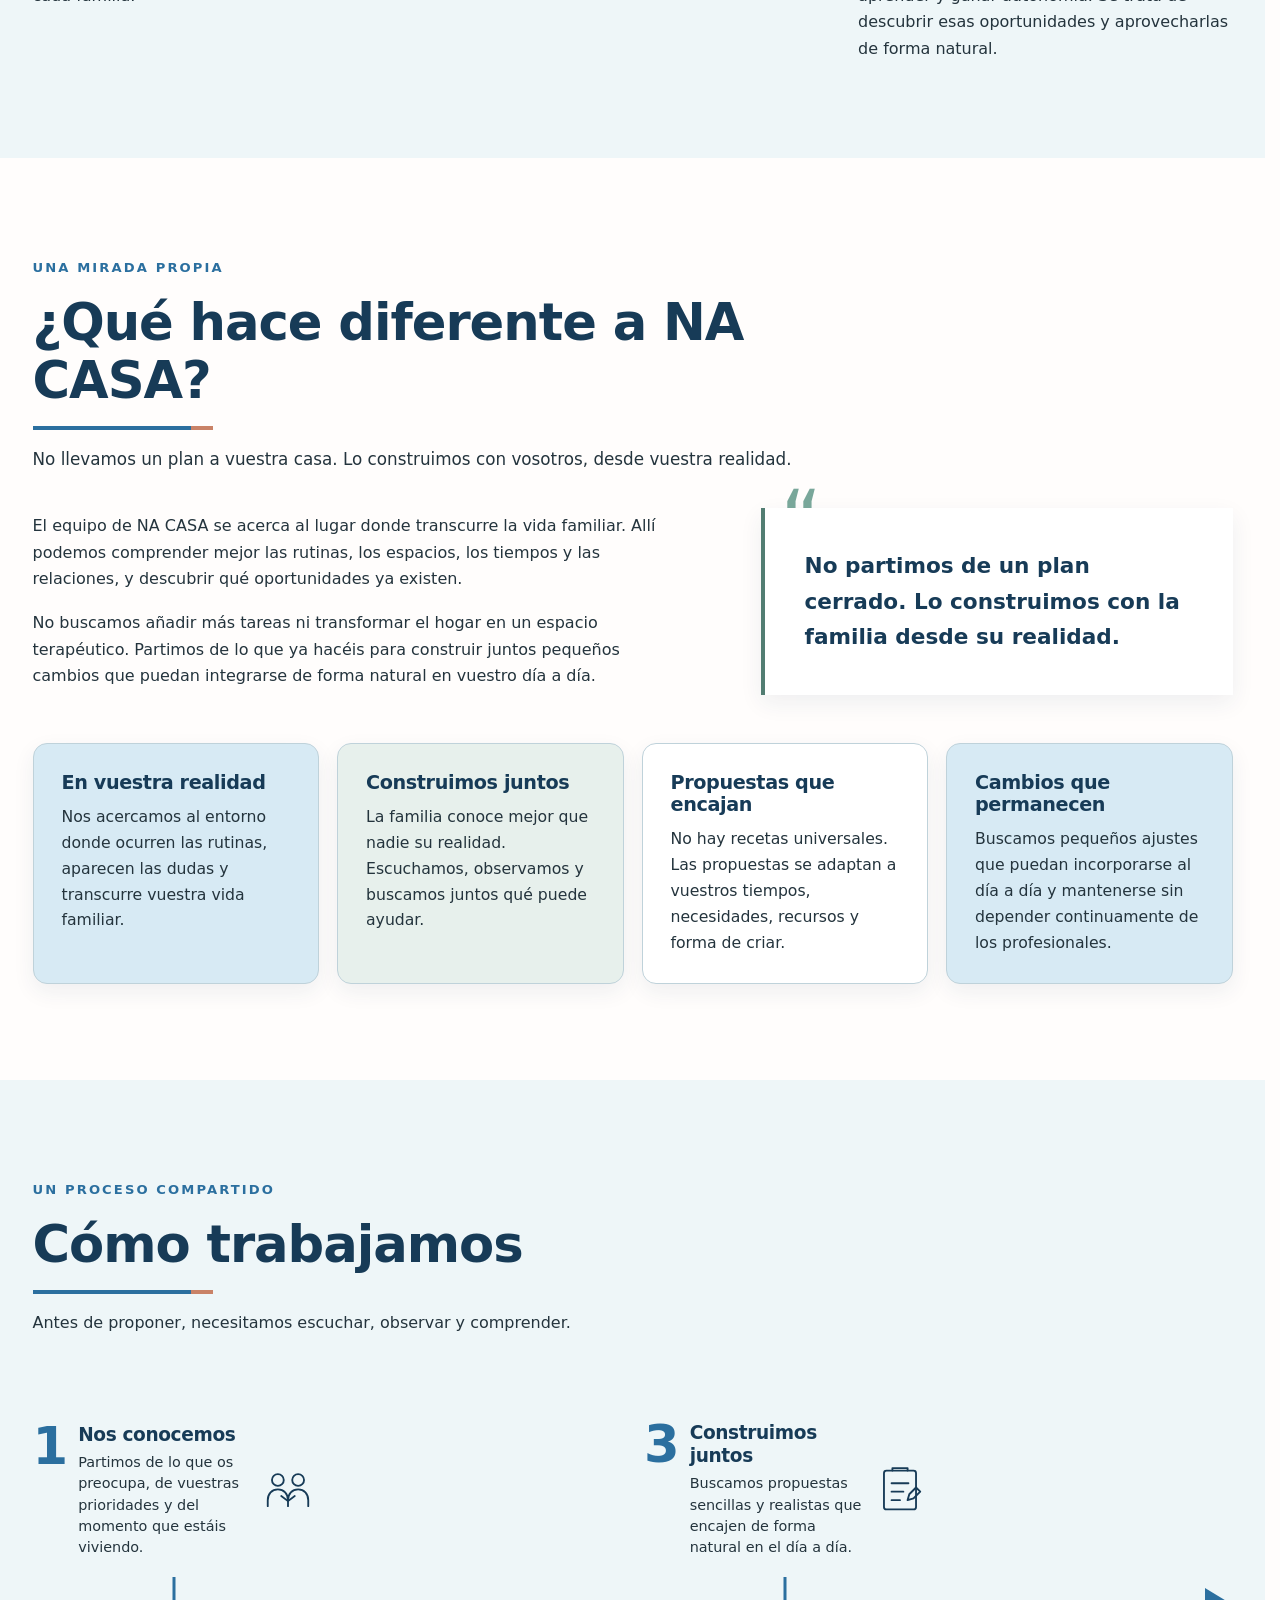
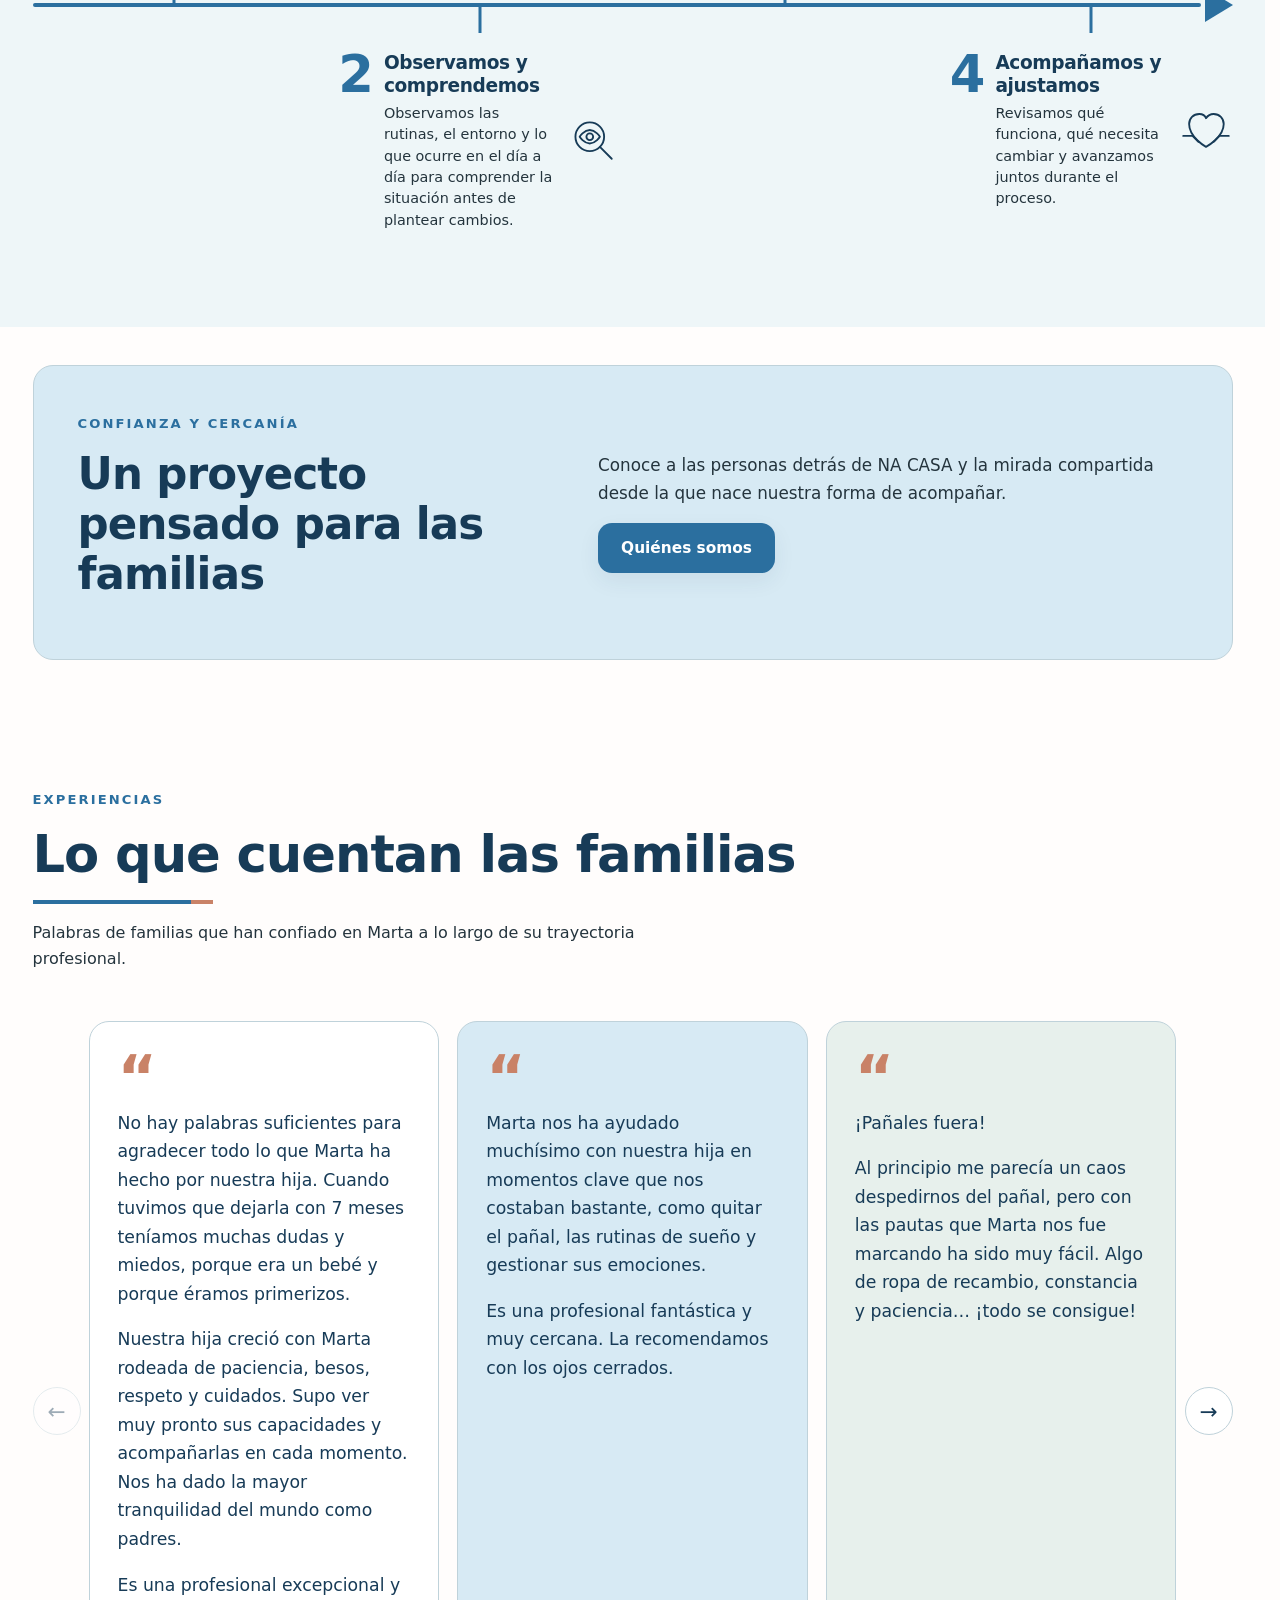
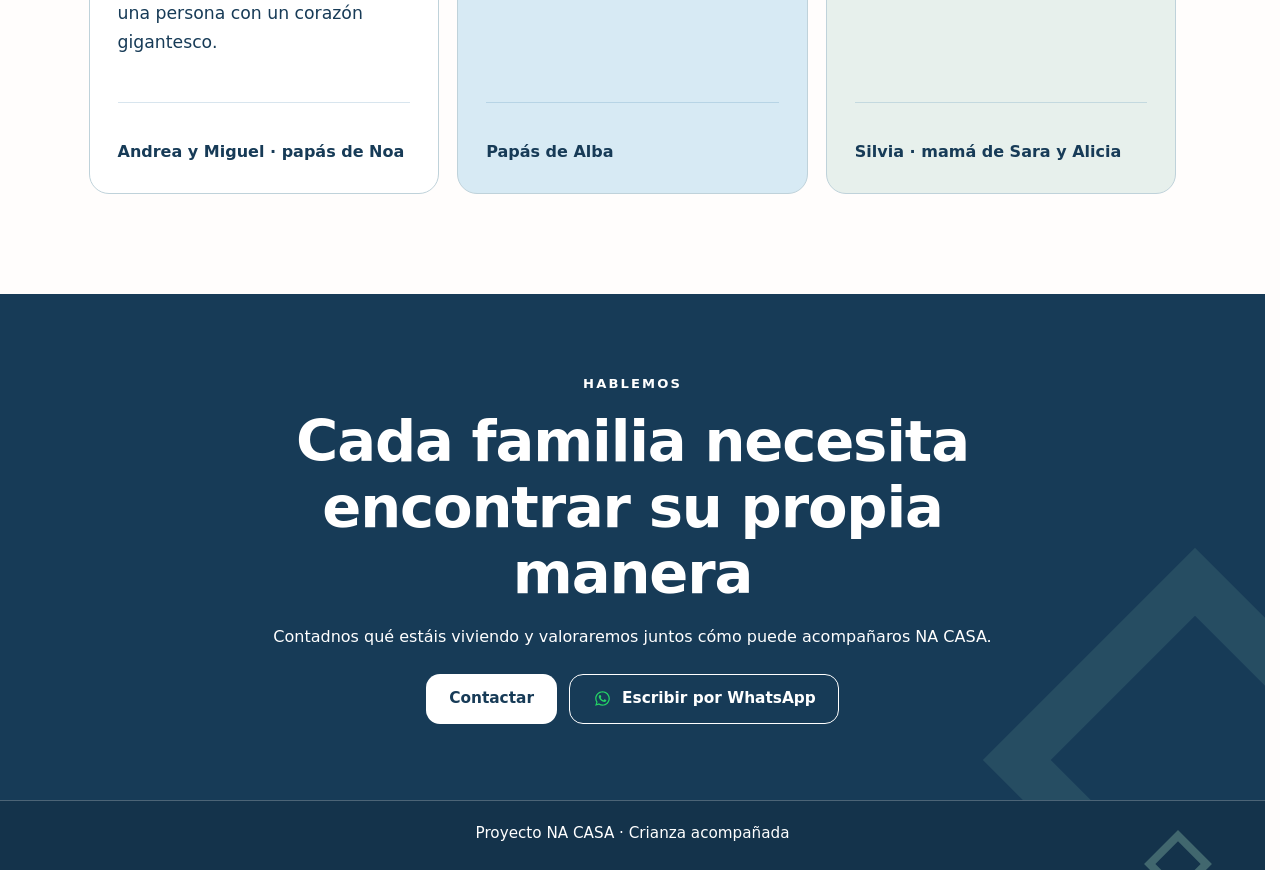
==== commit 0b3ec050: "New experiencies" ====
--- a/index.html
+++ b/index.html
@@ -264,8 +264,8 @@
         <div class="experiences-header">
           <div class="section-heading home-heading">
             <p class="section-label">EXPERIENCIAS</p>
-            <h2 id="experiencias-titulo">Lo que cuentan otras familias</h2>
-            <p>Cada familia vive el proceso de una manera diferente. Estas experiencias muestran cómo puede sentirse el acompañamiento en el día a día.</p>
+            <h2 id="experiencias-titulo">Lo que cuentan las familias</h2>
+            <p>Palabras de familias que han confiado en Marta a lo largo de su trayectoria profesional.</p>
           </div>
         </div>
 
@@ -282,68 +282,91 @@
             <article class="experience-card" role="listitem">
               <blockquote>
                 <span class="experience-card__quote" aria-hidden="true">“</span>
-                <p>Al principio nos costaba la idea de que viniesen a nuestra casa, pero lo hicieron con tanto cariño y respeto que ahora sabemos que fue la mejor decisión.</p>
-                <p>A Hugo le costaba la rutina del baño, la cena y dormir y, gracias a NA CASA, ahora es uno de los momentos que más disfrutamos en familia.</p>
-                <footer class="experience-card__footer">
-                  <cite>Papás de Hugo · 27 meses</cite>
-                </footer>
-              </blockquote>
-            </article>
-
-            <article class="experience-card" role="listitem">
-              <blockquote>
-                <span class="experience-card__quote" aria-hidden="true">“</span>
-                <p>Llegar a casa fue un poco una locura, ya que Rubén tiene una hermana mayor de 4 añitos. Nos ayudaron a organizarnos, a gestionar el día a día y a conseguir que cada momento no fuera un estrés.</p>
-                <p>Aunque al principio acudimos por Rubén, nos ayudaron muchísimo también con Ana. Gracias a Marta y José por contar con nuestra opinión en todo momento.</p>
-                <footer class="experience-card__footer">
-                  <cite>Mamá y papá de Rubén · 3 meses</cite>
-                </footer>
-              </blockquote>
-            </article>
-
-            <article class="experience-card" role="listitem">
-              <blockquote>
-                <span class="experience-card__quote" aria-hidden="true">“</span>
-                <p>Darle de comer a Sara era una locura. Rechazaba la comida entera y solo quería purés y yogures. Tenerlos a nuestro lado en esos momentos nos facilitó el cambio y nos ayudó a ver la situación como algo normal.</p>
-                <p>Poco a poco, Sara va disfrutando de la comida de “mayores” y sentarnos los tres a comer es muy agradable.</p>
-                <p>Muchas gracias a Marta y José.</p>
-                <footer class="experience-card__footer">
-                  <cite>Mamá y papá de Sara · 15 meses</cite>
-                </footer>
-              </blockquote>
-            </article>
-
-            <article class="experience-card" role="listitem">
-              <blockquote>
-                <span class="experience-card__quote" aria-hidden="true">“</span>
-                <p>Salir a pasear era una auténtica locura: que si la silla, la moto… para al final acabar en brazos, cuando no salía corriendo.</p>
-                <p>Tener a Marta en esos paseos nos ayudó a entender lo que pasaba y a aprender a disfrutar de esos momentos. Nos dio seguridad y herramientas para poder gestionar sus enfados.</p>
-                <p>Con paciencia y cariño lo hemos conseguido. Gracias a NA CASA.</p>
-                <footer class="experience-card__footer">
-                  <cite>Mamás de Iker · 38 meses</cite>
-                </footer>
-              </blockquote>
-            </article>
-
-            <article class="experience-card" role="listitem">
-              <blockquote>
-                <span class="experience-card__quote" aria-hidden="true">“</span>
-                <p>El día a día era un poco loco, con nuestras hijas corriendo todo el día de un lado a otro. Tener rutinas era algo impensable. Pero con su acompañamiento, ¡lo hemos conseguido!</p>
-                <p>Gracias por todo. Por estar ahí con tanto cariño hacia nuestro día a día como familia. Realmente nos habéis hecho sentir especiales.</p>
-                <p>José y Marta, sin duda estaremos en contacto.</p>
-                <footer class="experience-card__footer">
-                  <cite>Familia de Leire y Paula · 18 meses</cite>
-                </footer>
-              </blockquote>
-            </article>
-
-            <article class="experience-card" role="listitem">
-              <blockquote>
-                <span class="experience-card__quote" aria-hidden="true">“</span>
-                <p>Estamos muy contentos. Nuestro hijo de 5 años tenía una rabieta cada vez que íbamos al súper y quería algo. Con Marta supimos controlar esas rabietas.</p>
-                <p>Súper agradecidos con el método y, sobre todo, con la paciencia de Marta.</p>
-                <footer class="experience-card__footer">
-                  <cite>Papás de Óscar · 5 años</cite>
+                <p>No hay palabras suficientes para agradecer todo lo que Marta ha hecho por nuestra hija. Cuando tuvimos que dejarla con 7 meses teníamos muchas dudas y miedos, porque era un bebé y porque éramos primerizos.</p>
+                <p>Nuestra hija creció con Marta rodeada de paciencia, besos, respeto y cuidados. Supo ver muy pronto sus capacidades y acompañarlas en cada momento. Nos ha dado la mayor tranquilidad del mundo como padres.</p>
+                <p>Es una profesional excepcional y una persona con un corazón gigantesco.</p>
+                <footer class="experience-card__footer">
+                  <cite>Andrea y Miguel · papás de Noa</cite>
+                </footer>
+              </blockquote>
+            </article>
+
+            <article class="experience-card" role="listitem">
+              <blockquote>
+                <span class="experience-card__quote" aria-hidden="true">“</span>
+                <p>Marta nos ha ayudado muchísimo con nuestra hija en momentos clave que nos costaban bastante, como quitar el pañal, las rutinas de sueño y gestionar sus emociones.</p>
+                <p>Es una profesional fantástica y muy cercana. La recomendamos con los ojos cerrados.</p>
+                <footer class="experience-card__footer">
+                  <cite>Papás de Alba</cite>
+                </footer>
+              </blockquote>
+            </article>
+
+            <article class="experience-card" role="listitem">
+              <blockquote>
+                <span class="experience-card__quote" aria-hidden="true">“</span>
+                <p>¡Pañales fuera!</p>
+                <p>Al principio me parecía un caos despedirnos del pañal, pero con las pautas que Marta nos fue marcando ha sido muy fácil. Algo de ropa de recambio, constancia y paciencia… ¡todo se consigue!</p>
+                <footer class="experience-card__footer">
+                  <cite>Silvia · mamá de Sara y Alicia</cite>
+                </footer>
+              </blockquote>
+            </article>
+
+            <article class="experience-card" role="listitem">
+              <blockquote>
+                <span class="experience-card__quote" aria-hidden="true">“</span>
+                <p>Conocemos a Marta desde hace 4 años. Ella fue la primera persona con la que dejamos a nuestro hijo y siempre estuvo desde el minuto uno para guiarnos como familia, dándonos herramientas para llevar bien las cosas.</p>
+                <p>Marta es una persona muy empática, pero también muy sincera y directa: te va a decir lo que te gusta y, algo súper importante, también lo que no te gusta.</p>
+                <p>Nuestro hijo la quiere con locura y sabemos que dejó una huella imborrable en él.</p>
+                <p>¿La volveríamos a elegir? Evidentemente, sí.</p>
+                <footer class="experience-card__footer">
+                  <cite>Mamá y papá de Thiago</cite>
+                </footer>
+              </blockquote>
+            </article>
+
+            <article class="experience-card" role="listitem">
+              <blockquote>
+                <span class="experience-card__quote" aria-hidden="true">“</span>
+                <p>Tuve la suerte de encontrar a Marta cuando mi primera hija era pequeña. Nos ha guiado en todas las dudas sobre la crianza y nos ha acompañado en el camino hacia la autonomía de nuestros hijos.</p>
+                <p>Cuando llegó mi segundo hijo, no tuve ninguna duda en volver a confiar en ella. En Marta encontré una persona totalmente de confianza, con unos valores muy necesarios en la vida actual.</p>
+                <footer class="experience-card__footer">
+                  <cite>María · mamá de Hugo y Paula</cite>
+                </footer>
+              </blockquote>
+            </article>
+
+            <article class="experience-card" role="listitem">
+              <blockquote>
+                <span class="experience-card__quote" aria-hidden="true">“</span>
+                <p>Marta, quería agradecerte todo lo que nos has ayudado con la educación y las diferentes etapas de nuestro pequeño Alex.</p>
+                <p>También quiero agradecerte tus consejos y la manera en que siempre supiste aportarme conocimiento y cariño.</p>
+                <p>Gracias, gracias, gracias por tu labor. Un abrazo enorme. Te queremos.</p>
+                <footer class="experience-card__footer">
+                  <cite>Naomi · mamá de Alex</cite>
+                </footer>
+              </blockquote>
+            </article>
+
+            <article class="experience-card" role="listitem">
+              <blockquote>
+                <span class="experience-card__quote" aria-hidden="true">“</span>
+                <p>Marta es la mejor. Reúne todas las cualidades para acompañar a nuestros hijos: alegría desbordante, paciencia infinita, rigurosa disciplina y amor por la crianza.</p>
+                <p>Nuestra confianza en ella es y será absoluta.</p>
+                <footer class="experience-card__footer">
+                  <cite>Tati y Juan · papás de Paulo y Xulia</cite>
+                </footer>
+              </blockquote>
+            </article>
+
+            <article class="experience-card" role="listitem">
+              <blockquote>
+                <span class="experience-card__quote" aria-hidden="true">“</span>
+                <p>Gran profesional, muy cercana y siempre dispuesta a ayudarte con todo. Para nosotros fue muy fácil confiarte a nuestro peque; nos transmitiste confianza desde el primer momento.</p>
+                <p>Muchas gracias por todo, Marta.</p>
+                <footer class="experience-card__footer">
+                  <cite>Meli y Miguel · papás de Martín</cite>
                 </footer>
               </blockquote>
             </article>
--- a/css/styles.css
+++ b/css/styles.css
@@ -757,6 +757,38 @@
   justify-self: start;
 }
 
+.contact-form__honeypot {
+  position: absolute;
+  width: 1px;
+  height: 1px;
+  overflow: hidden;
+  clip-path: inset(50%);
+  white-space: nowrap;
+}
+
+.contact-form__status {
+  margin: 0;
+  color: var(--color-text-heading);
+  font-size: 0.95rem;
+  font-weight: 700;
+}
+
+.contact-form__status:empty {
+  position: absolute;
+  width: 1px;
+  height: 1px;
+  overflow: hidden;
+  clip-path: inset(50%);
+}
+
+.contact-form__status[data-state="success"] {
+  color: var(--color-sage);
+}
+
+.contact-form__status[data-state="error"] {
+  color: var(--color-primary-deep);
+}
+
 .form-error {
   color: var(--color-primary-deep);
   font-size: 0.9rem;
